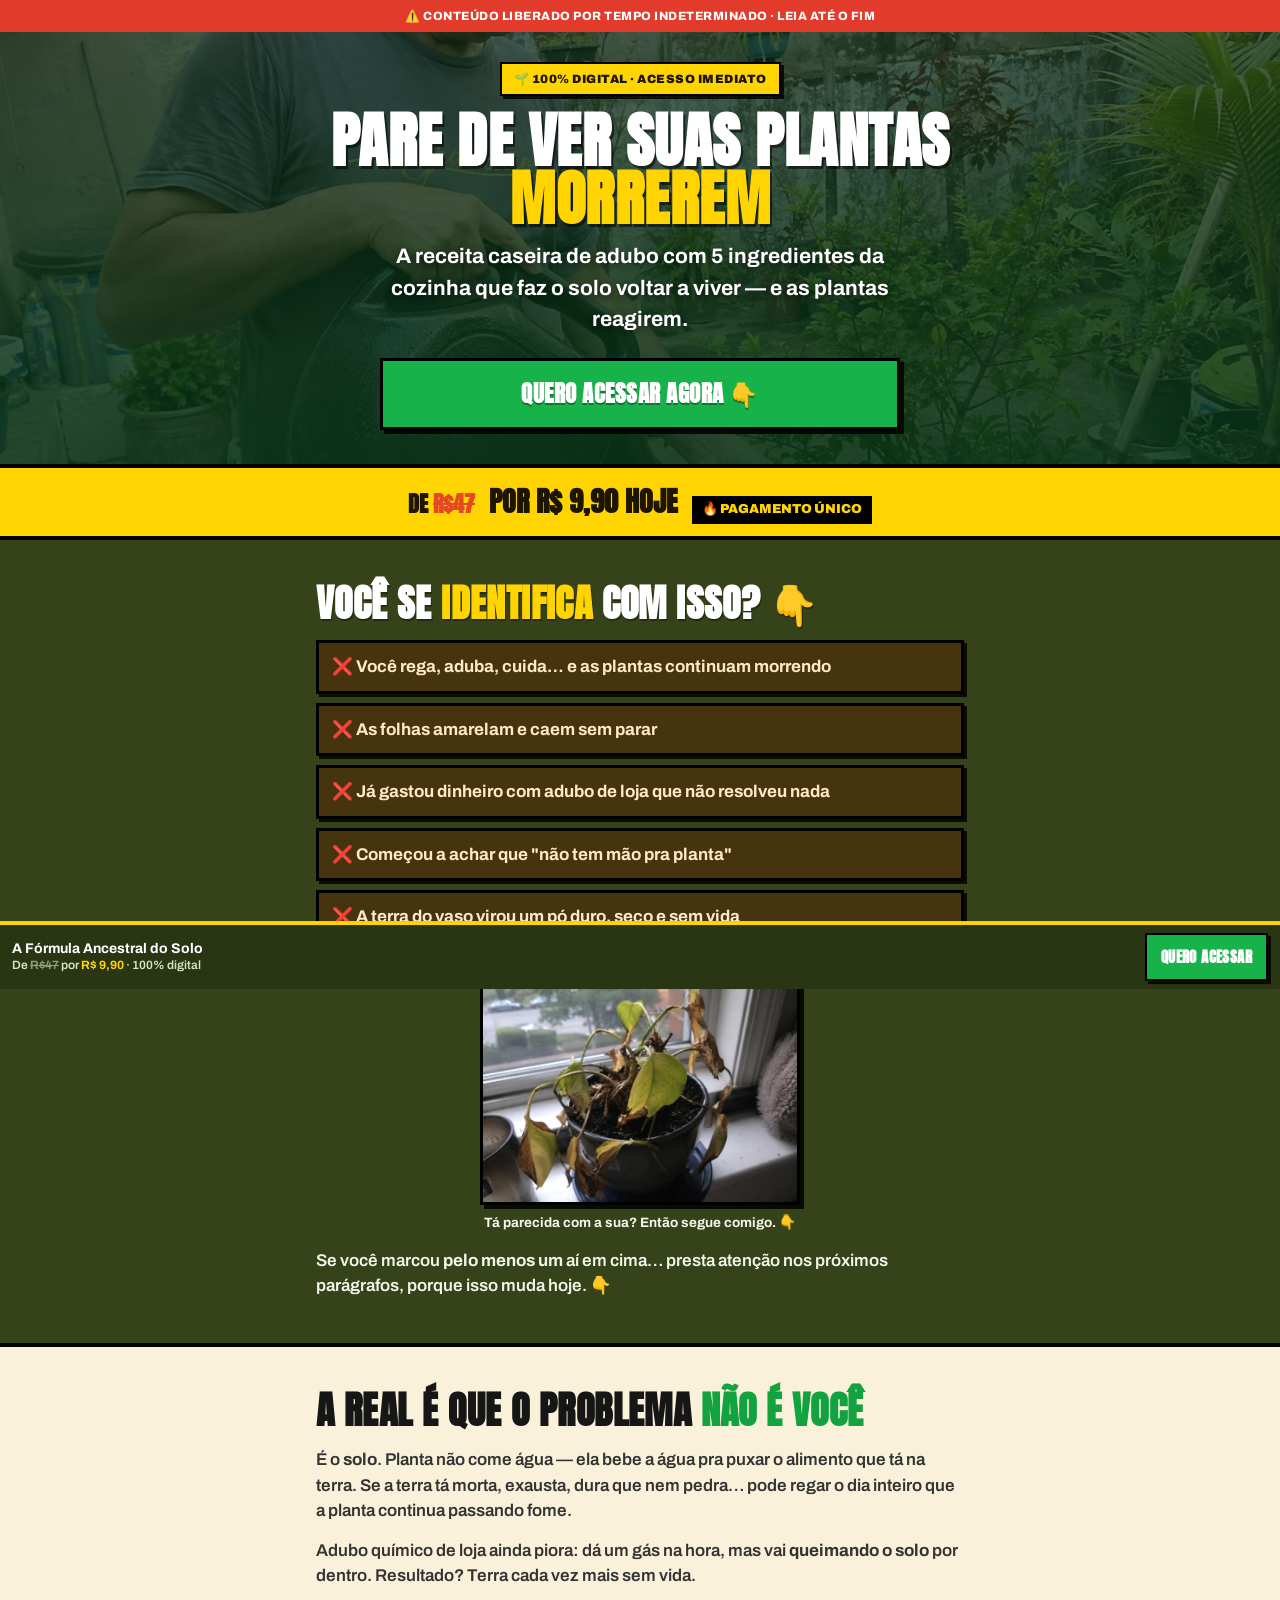
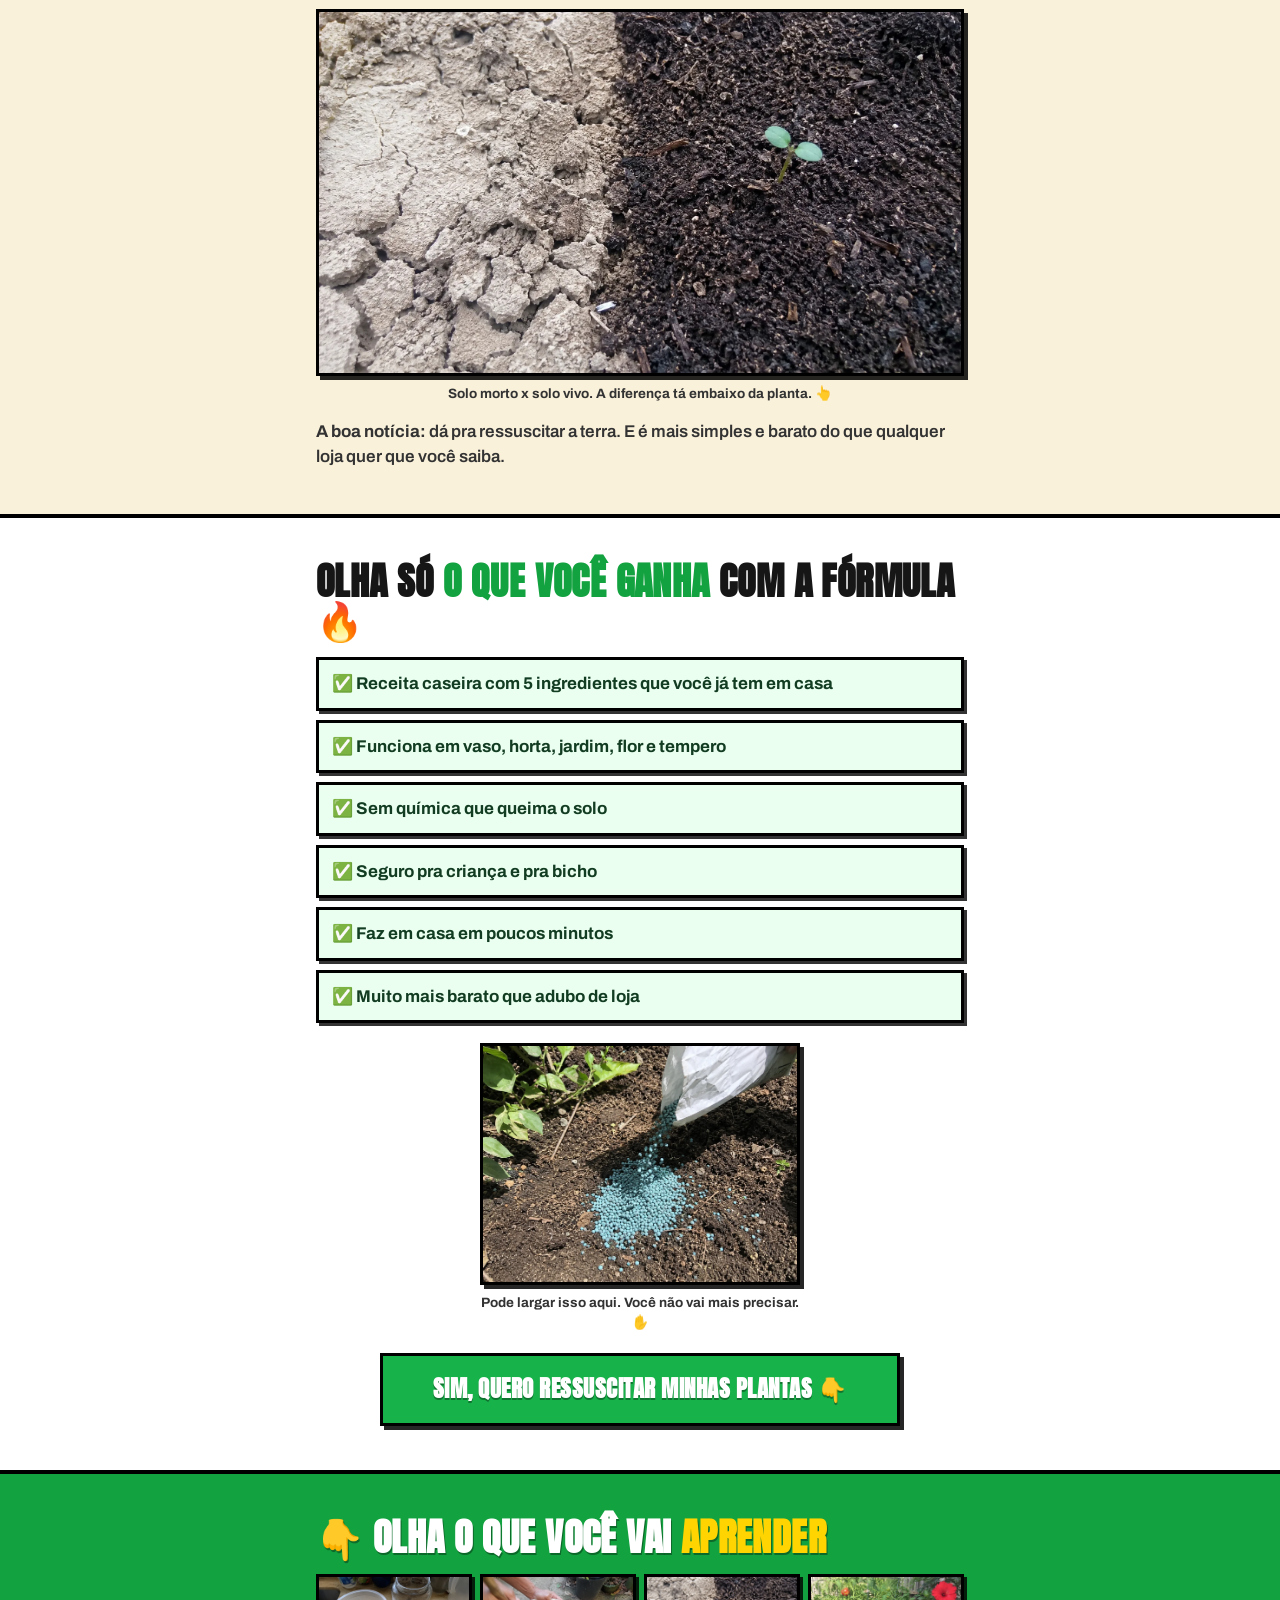
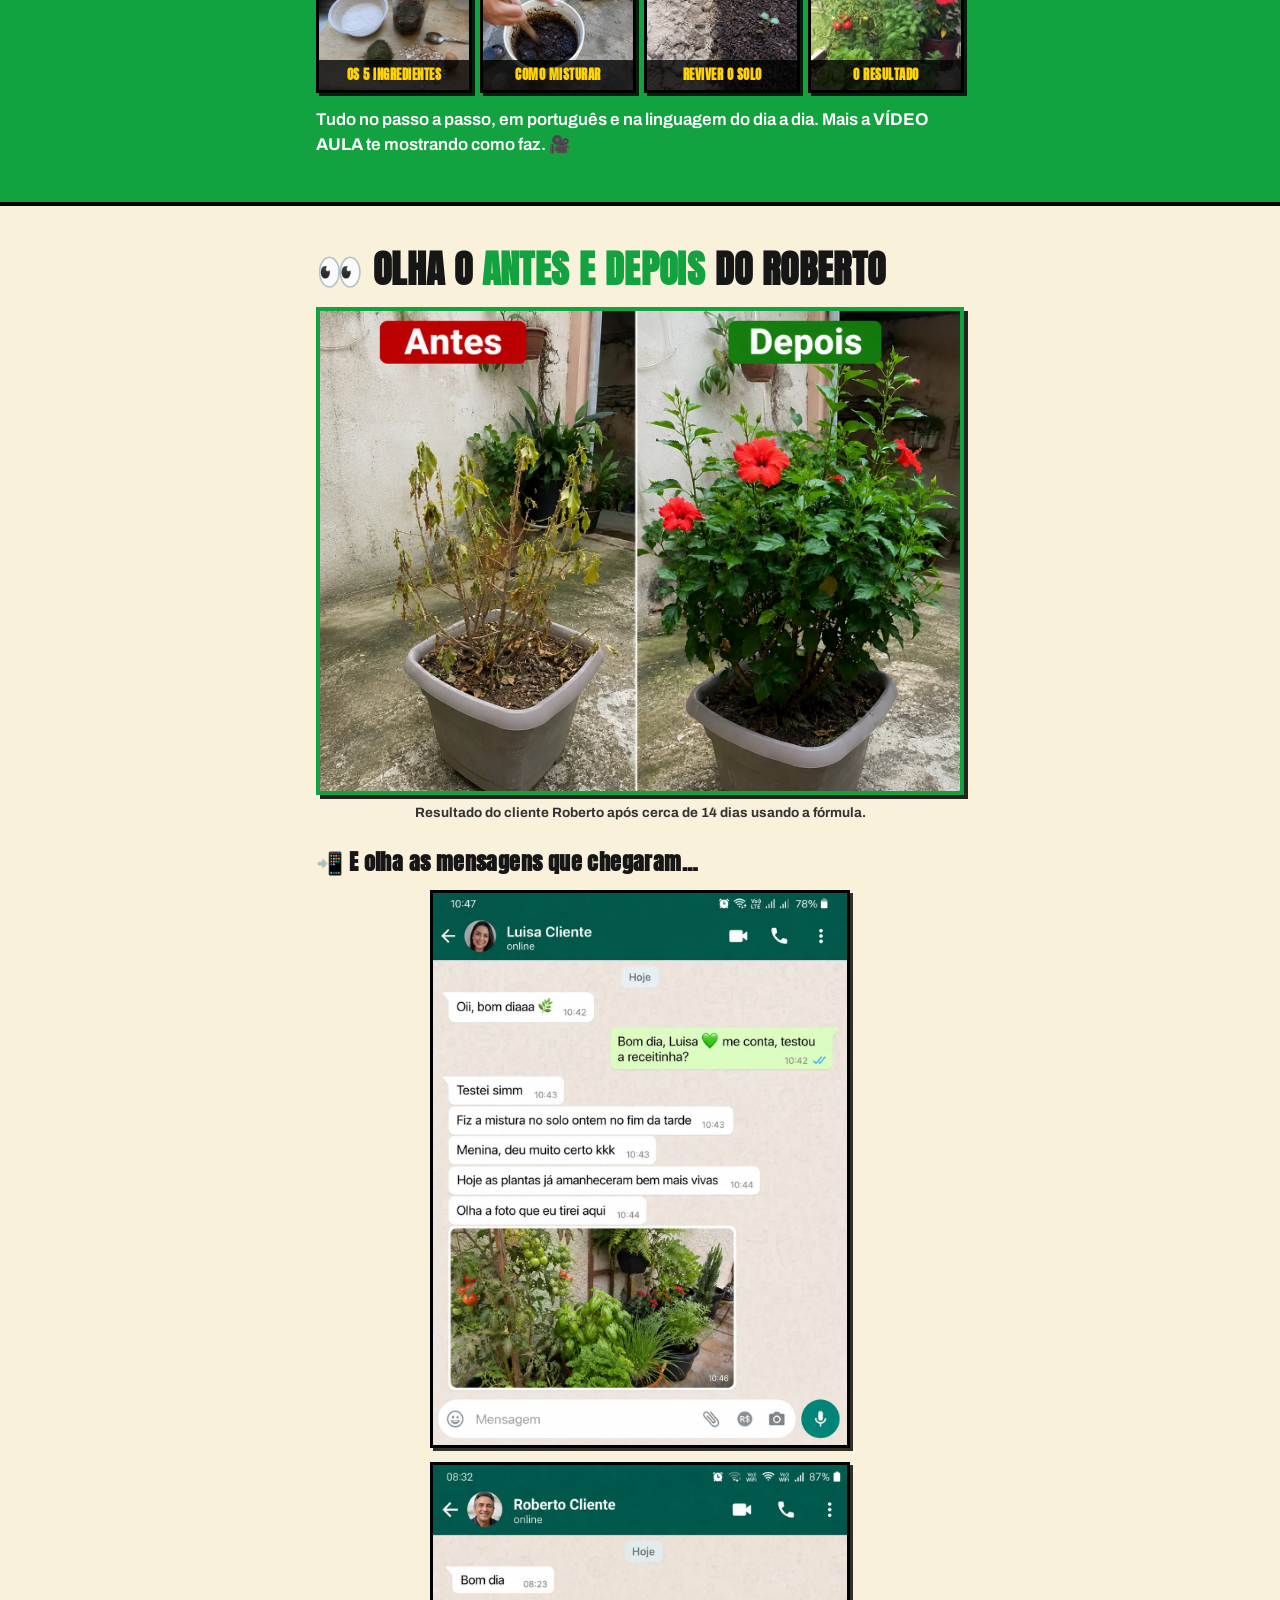
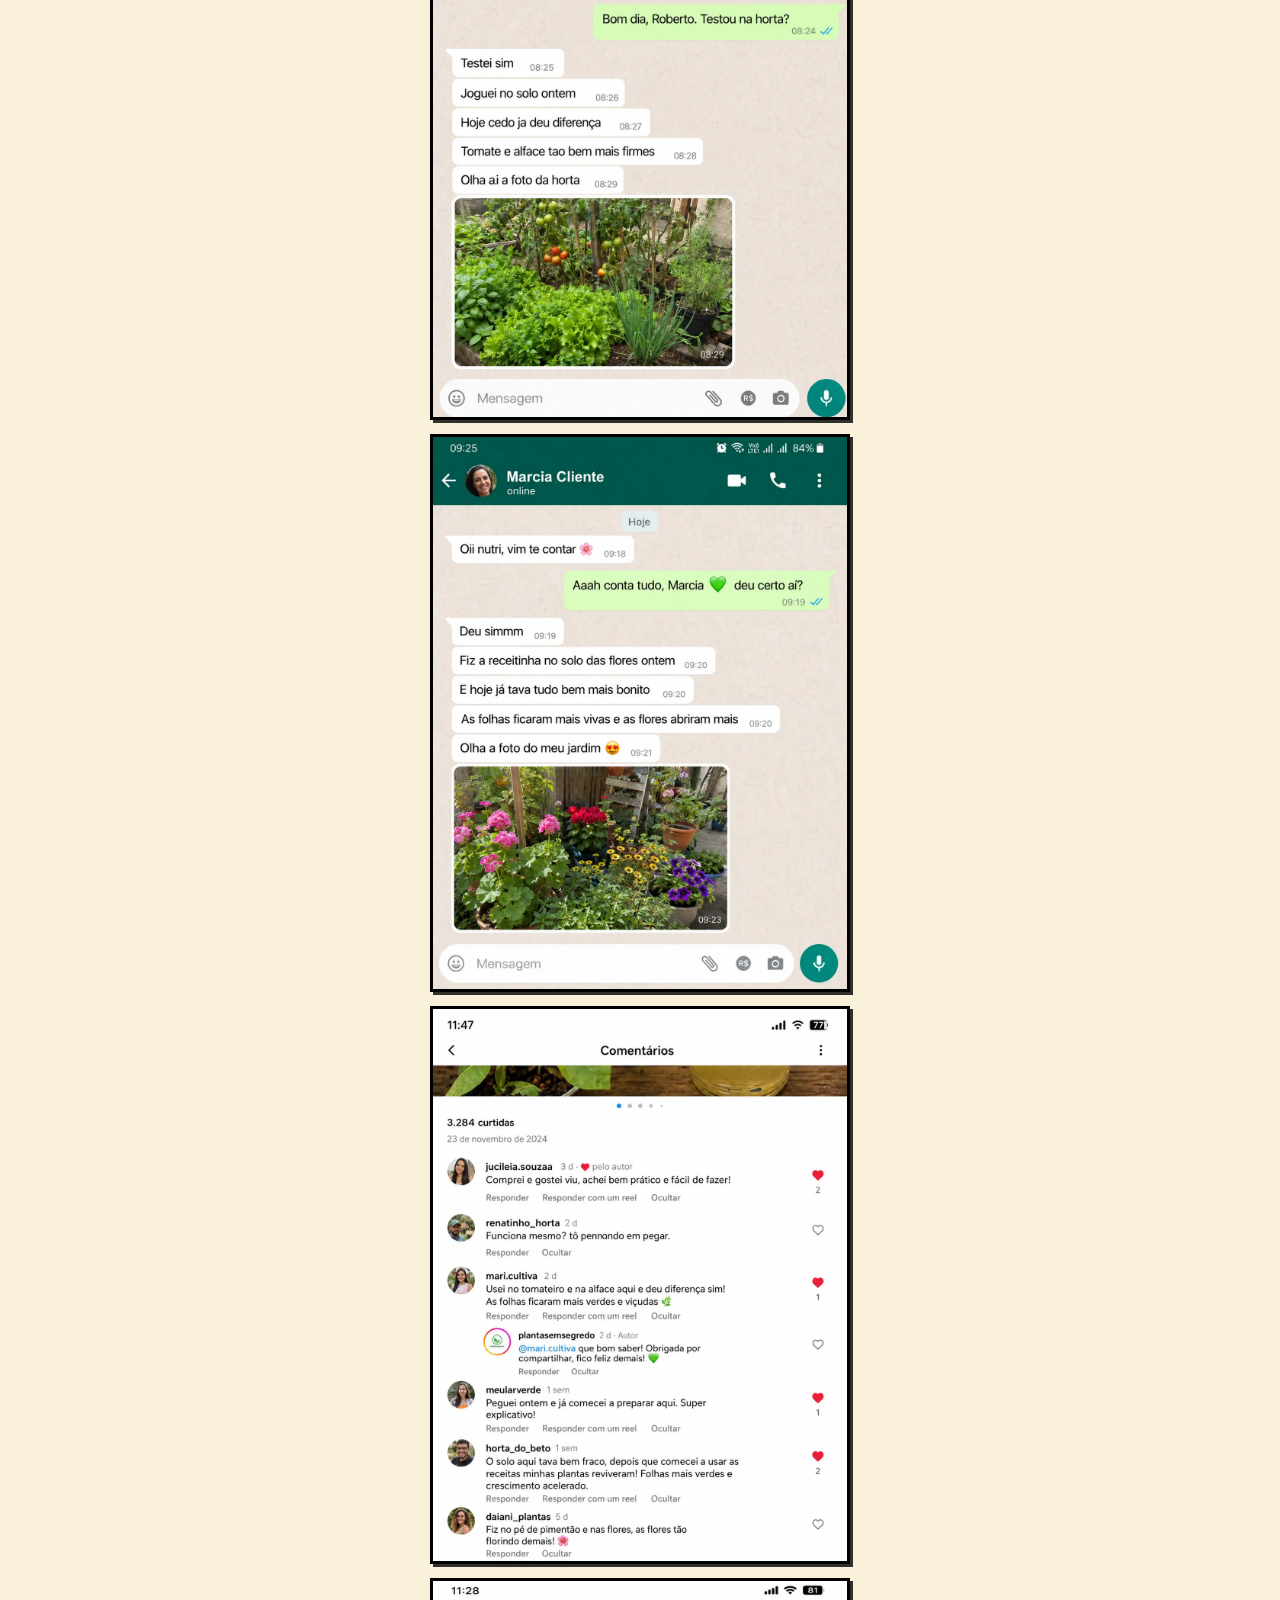
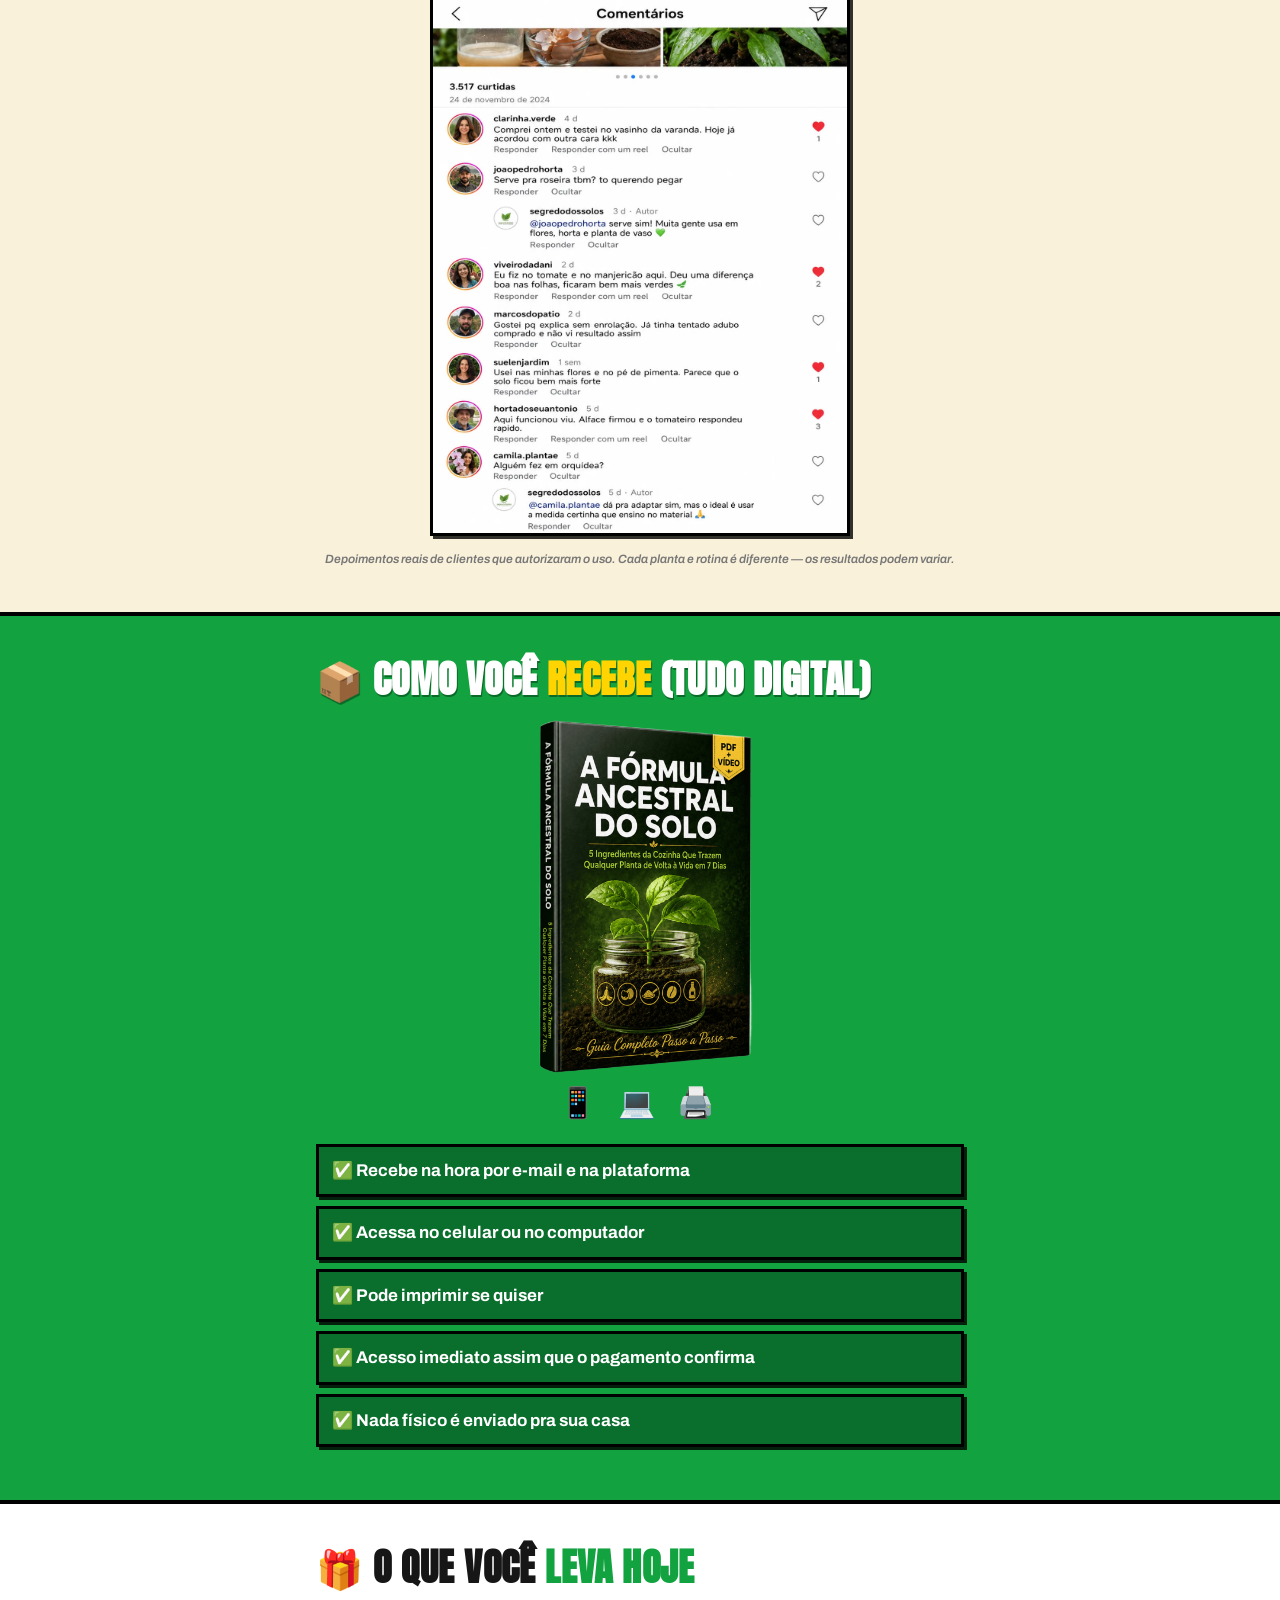
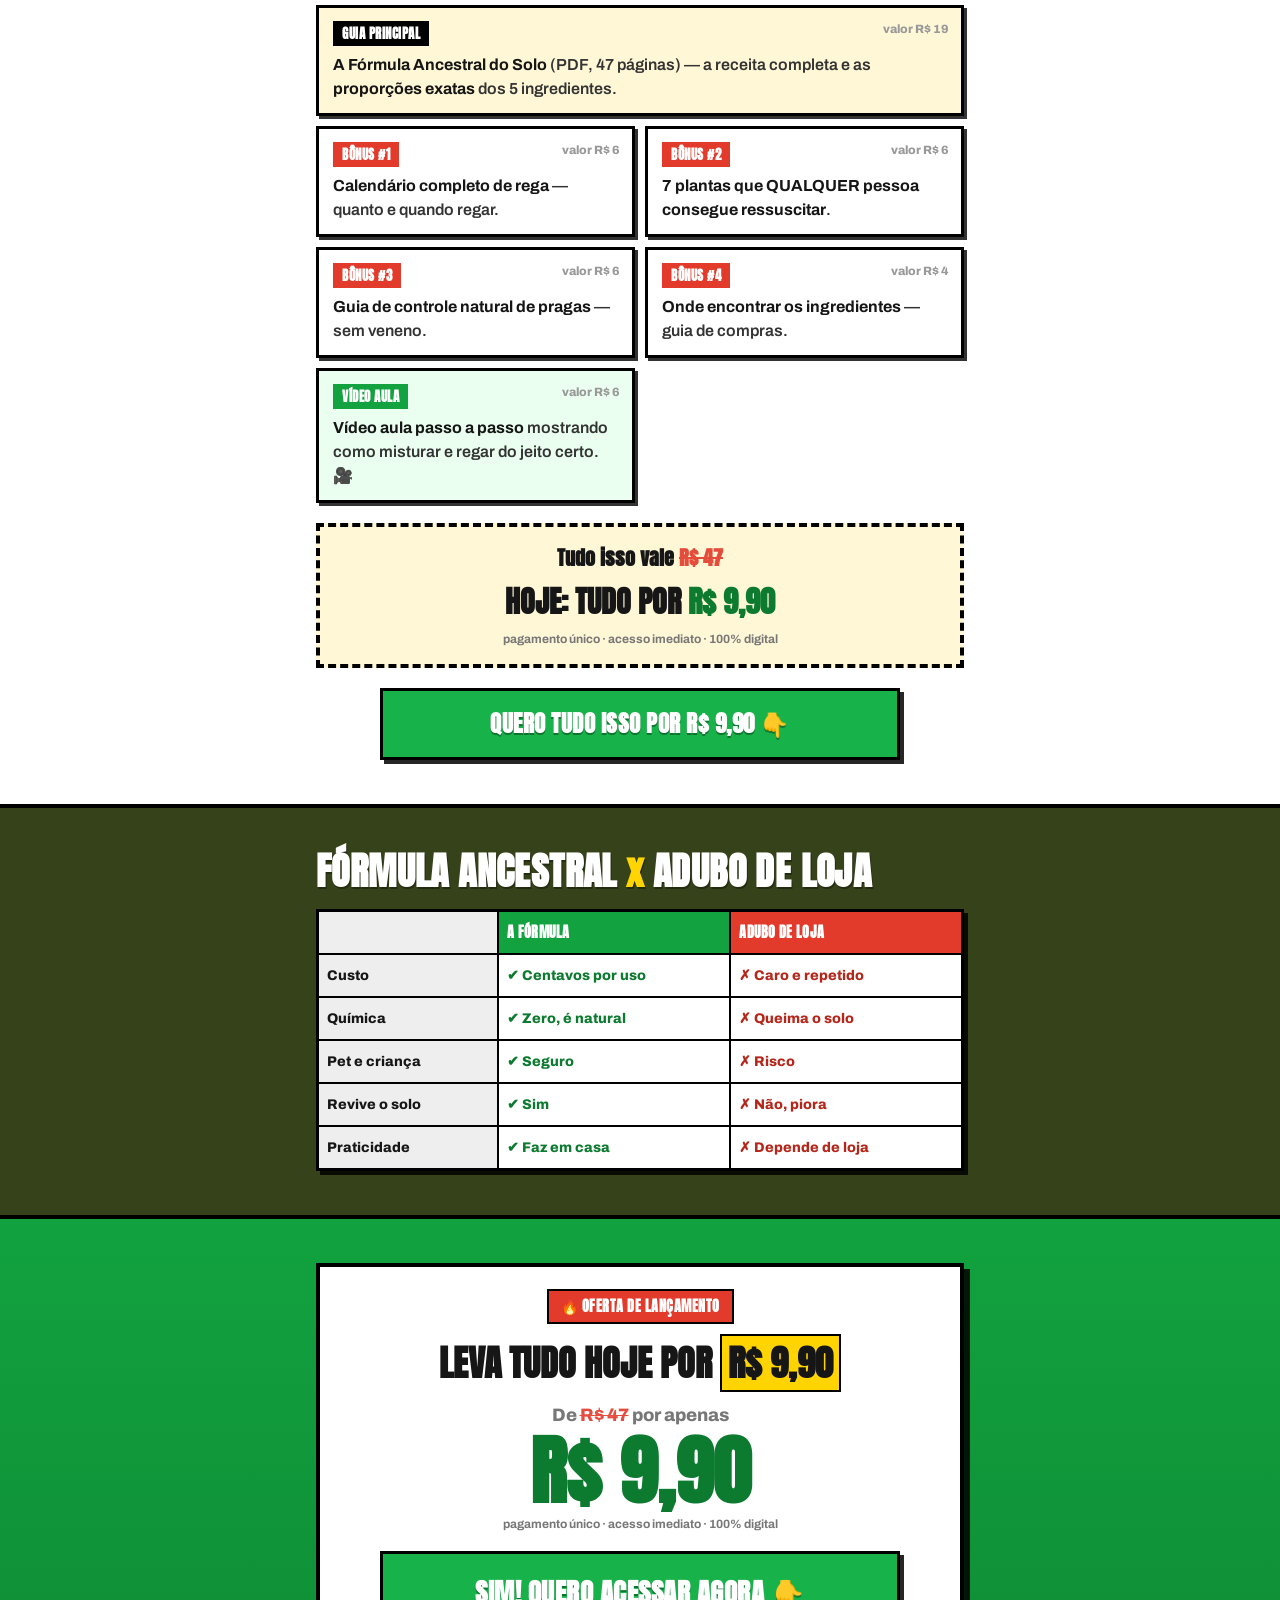
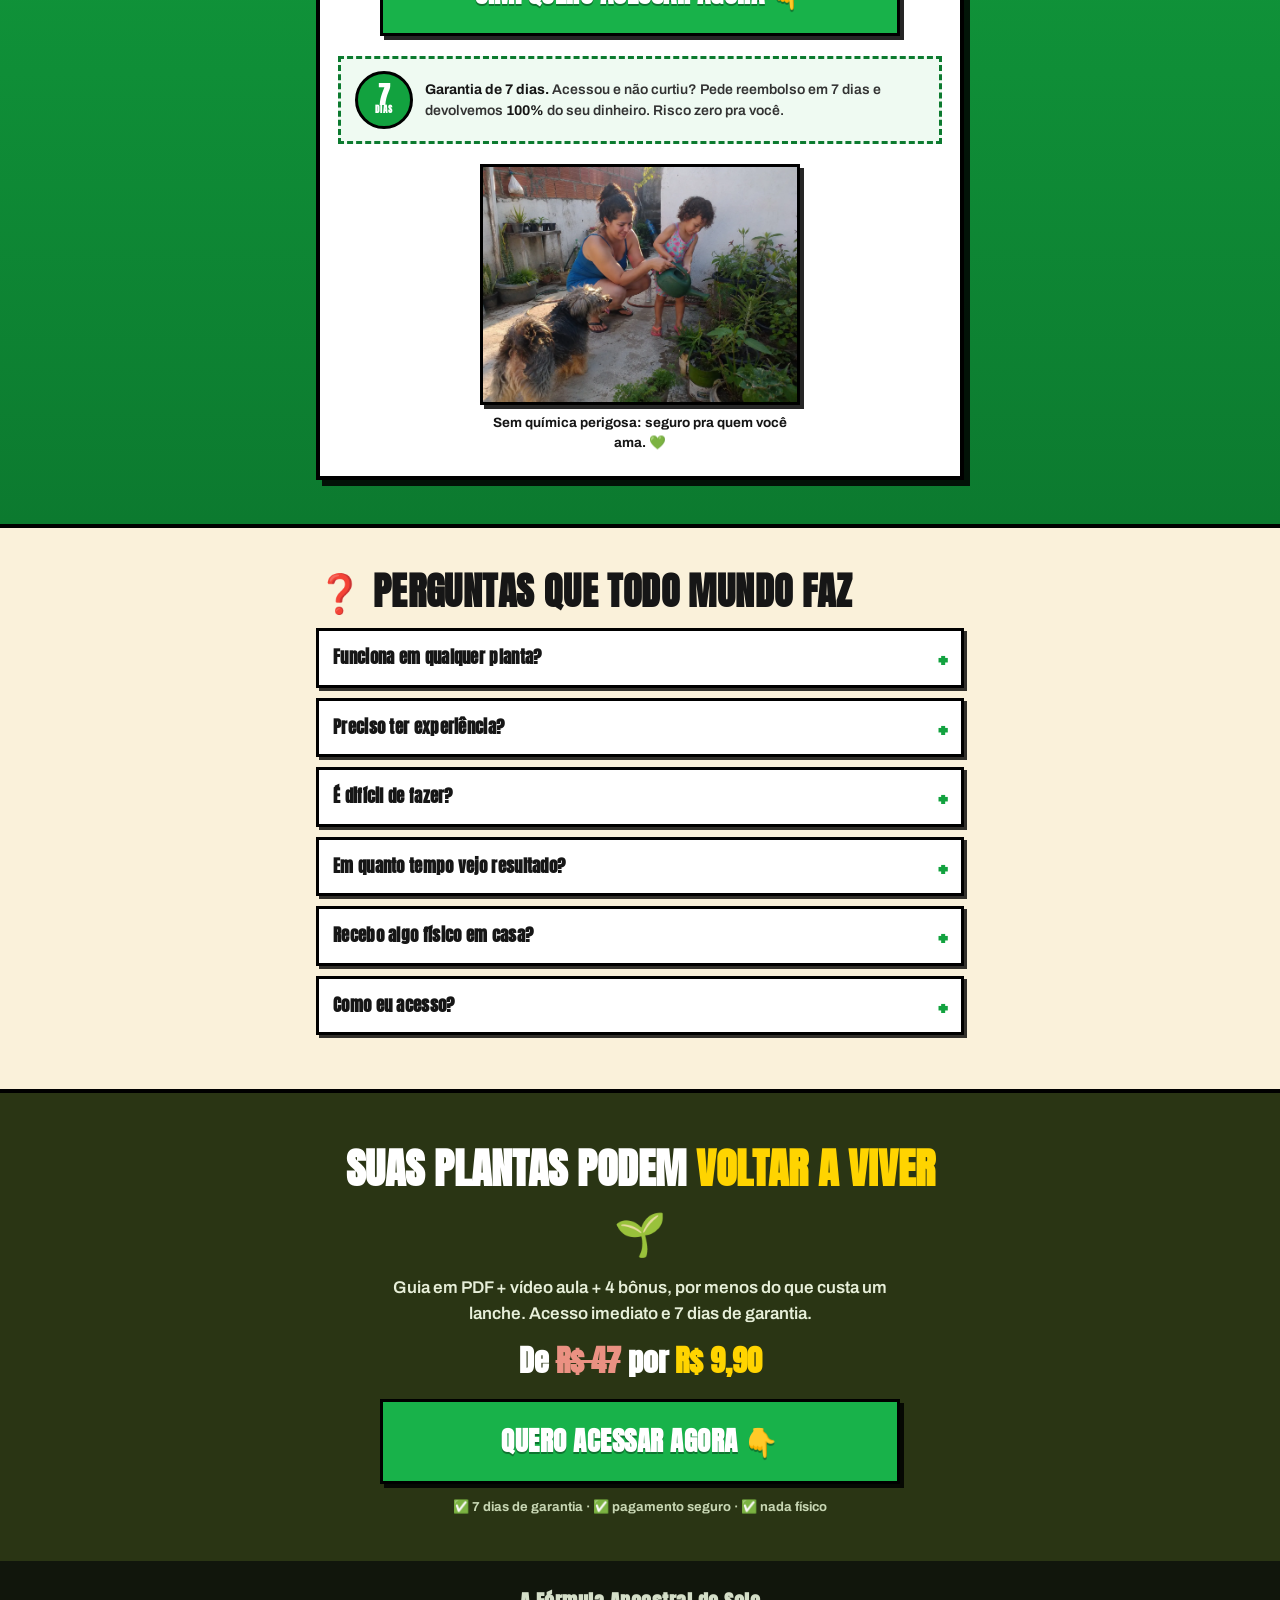
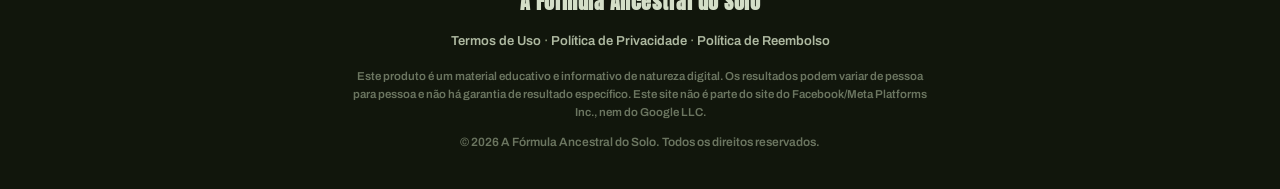
==== 2/index.html @ ae2955c7 "LP 1-4: link unico de checkout + Pixel do Facebook + repasse de UTMs - Cada LP (R$9,90) agora aponta" ====
<!DOCTYPE html>
<html lang="pt-BR">
<head>
  <meta charset="UTF-8">
  <meta name="viewport" content="width=device-width, initial-scale=1.0">
  <title>PARE de ver suas plantas morrerem — A Fórmula Ancestral do Solo (R$ 9,90)</title>
  <meta name="description" content="A receita caseira de adubo com 5 ingredientes da cozinha que faz o solo voltar a viver. Guia digital em PDF + vídeo aula. 100% digital, acesso imediato. De R$47 por R$ 9,90 hoje.">

  <meta property="og:title" content="PARE de ver suas plantas morrerem — A Fórmula Ancestral do Solo">
  <meta property="og:description" content="A receita caseira de adubo com 5 ingredientes da cozinha que faz o solo voltar a viver. 100% digital. De R$47 por R$ 9,90 hoje.">
  <meta property="og:image" content="../images/plants-thriving.webp">
  <meta property="og:type" content="website">
  <meta name="twitter:card" content="summary_large_image">

  <link rel="preconnect" href="https://fonts.googleapis.com">
  <link rel="preconnect" href="https://fonts.gstatic.com" crossorigin>
  <link href="https://fonts.googleapis.com/css2?family=Anton&family=Archivo:wght@600;700;800;900&display=swap" rel="stylesheet">
  <link rel="stylesheet" href="style.css">
  <!-- Meta Pixel Code -->
  <script>
    !function(f,b,e,v,n,t,s)
    {if(f.fbq)return;n=f.fbq=function(){n.callMethod?
    n.callMethod.apply(n,arguments):n.queue.push(arguments)};
    if(!f._fbq)f._fbq=n;n.push=n;n.loaded=!0;n.version='2.0';
    n.queue=[];t=b.createElement(e);t.async=!0;
    t.src=v;s=b.getElementsByTagName(e)[0];
    s.parentNode.insertBefore(t,s)}(window, document,'script',
    'https://connect.facebook.net/en_US/fbevents.js');
    fbq('init', '2196370131762753');
    fbq('track', 'PageView');
  </script>
  <noscript><img height="1" width="1" style="display:none"
    src="https://www.facebook.com/tr?id=2196370131762753&ev=PageView&noscript=1"
  /></noscript>
  <!-- End Meta Pixel Code -->
</head>
<body>

  <!-- Selo topo -->
  <div class="topbar">⚠️ CONTEÚDO LIBERADO POR TEMPO INDETERMINADO &middot; LEIA ATÉ O FIM</div>

  <!-- ====== 1. HERO BANNER ====== -->
  <header class="hero">
    <div class="hero__overlay"></div>
    <div class="hero__inner">
      <span class="hero__badge">🌱 100% DIGITAL &middot; ACESSO IMEDIATO</span>
      <h1 class="hero__title">PARE DE VER SUAS PLANTAS <span class="txt-yellow">MORREREM</span></h1>
      <p class="hero__sub">A receita caseira de adubo com <b>5 ingredientes da cozinha</b> que faz o solo voltar a viver — e as plantas reagirem.</p>
      <a href="https://pay.hotmart.com/N106351965H?off=jktg8pqb&checkoutMode=10" class="btn btn--hero">QUERO ACESSAR AGORA 👇</a>
    </div>
  </header>

  <!-- Faixa de preço -->
  <div class="pricebar">
    <span class="pricebar__old">DE <s>R$47</s></span>
    <span class="pricebar__new">POR R$ 9,90 HOJE</span>
    <span class="pricebar__tag">🔥 PAGAMENTO ÚNICO</span>
  </div>

  <!-- ====== 2. CTA STICKY ====== -->
  <div class="sticky" id="stickyCta" aria-hidden="true">
    <div class="sticky__txt">
      <strong>A Fórmula Ancestral do Solo</strong>
      <span>De <s>R$47</s> por <b>R$ 9,90</b> &middot; 100% digital</span>
    </div>
    <a href="https://pay.hotmart.com/N106351965H?off=jktg8pqb&checkoutMode=10" class="sticky__btn">QUERO ACESSAR</a>
  </div>

  <main>

    <!-- ====== 3. PRA QUEM É / VOCÊ SE IDENTIFICA ====== -->
    <section class="blk blk--olive">
      <div class="wrap">
        <h2 class="blk__h">VOCÊ SE <span class="txt-yellow">IDENTIFICA</span> COM ISSO? 👇</h2>
        <ul class="checklist checklist--bad">
          <li>❌ Você rega, aduba, cuida… e as plantas <b>continuam morrendo</b></li>
          <li>❌ As folhas <b>amarelam e caem</b> sem parar</li>
          <li>❌ Já gastou dinheiro com <b>adubo de loja</b> que não resolveu nada</li>
          <li>❌ Começou a achar que <b>"não tem mão pra planta"</b></li>
          <li>❌ A terra do vaso virou um <b>pó duro, seco e sem vida</b></li>
        </ul>
        <figure class="hardfig hardfig--small">
          <img src="../images/problem-dying-plant.webp" alt="Planta com folhas amareladas e murchas" loading="lazy" decoding="async">
          <figcaption>Tá parecida com a sua? Então segue comigo. 👇</figcaption>
        </figure>
        <p class="blk__p">Se você marcou <b>pelo menos um</b> aí em cima… presta atenção nos próximos parágrafos, porque isso muda hoje. 👇</p>
      </div>
    </section>

    <!-- ====== 4. O PROBLEMA NÃO É VOCÊ ====== -->
    <section class="blk blk--cream">
      <div class="wrap">
        <h2 class="blk__h blk__h--dark">A REAL É QUE O PROBLEMA <span class="txt-green">NÃO É VOCÊ</span></h2>
        <p class="blk__p blk__p--dark">É o <b>solo</b>. Planta não come água — ela bebe a água pra puxar o alimento que tá na terra. Se a terra tá morta, exausta, dura que nem pedra… pode regar o dia inteiro que a planta continua passando fome.</p>
        <p class="blk__p blk__p--dark">Adubo químico de loja ainda piora: dá um gás na hora, mas vai <b>queimando o solo</b> por dentro. Resultado? Terra cada vez mais sem vida.</p>
        <figure class="hardfig">
          <img src="../images/soil-dead-vs-rich.webp" alt="Comparação entre solo morto e seco e solo vivo e escuro" loading="lazy" decoding="async">
          <figcaption>Solo morto x solo vivo. A diferença tá embaixo da planta. 👆</figcaption>
        </figure>
        <p class="blk__p blk__p--dark"><b>A boa notícia:</b> dá pra ressuscitar a terra. E é mais simples e barato do que qualquer loja quer que você saiba.</p>
      </div>
    </section>

    <!-- ====== 5. VEJA AS VANTAGENS ====== -->
    <section class="blk blk--white">
      <div class="wrap">
        <h2 class="blk__h blk__h--dark">OLHA SÓ <span class="txt-green">O QUE VOCÊ GANHA</span> COM A FÓRMULA 🔥</h2>
        <ul class="checklist checklist--good">
          <li>✅ Receita caseira com <b>5 ingredientes</b> que você já tem em casa</li>
          <li>✅ Funciona em <b>vaso, horta, jardim, flor e tempero</b></li>
          <li>✅ <b>Sem química</b> que queima o solo</li>
          <li>✅ <b>Seguro</b> pra criança e pra bicho</li>
          <li>✅ Faz em casa em <b>poucos minutos</b></li>
          <li>✅ <b>Muito mais barato</b> que adubo de loja</li>
        </ul>
        <figure class="hardfig hardfig--small">
          <img src="../images/chemical-fertilizer.webp" alt="Adubo químico industrializado de loja" loading="lazy" decoding="async">
          <figcaption>Pode largar isso aqui. Você não vai mais precisar. ✋</figcaption>
        </figure>
        <a href="https://pay.hotmart.com/N106351965H?off=jktg8pqb&checkoutMode=10" class="btn btn--block">SIM, QUERO RESSUSCITAR MINHAS PLANTAS 👇</a>
      </div>
    </section>

    <!-- ====== 6. O QUE VOCÊ VAI APRENDER (grade densa) ====== -->
    <section class="blk blk--green">
      <div class="wrap">
        <h2 class="blk__h">👇 OLHA O QUE VOCÊ VAI <span class="txt-yellow">APRENDER</span></h2>
        <div class="grid">
          <figure class="grid__item">
            <img src="../images/ingredients-counter.webp" alt="Ingredientes de cozinha na bancada" loading="lazy" decoding="async">
            <figcaption>OS 5 INGREDIENTES</figcaption>
          </figure>
          <figure class="grid__item">
            <img src="../images/mixing-fertilizer.webp" alt="Mistura do adubo sendo preparada" loading="lazy" decoding="async">
            <figcaption>COMO MISTURAR</figcaption>
          </figure>
          <figure class="grid__item">
            <img src="../images/soil-dead-vs-rich.webp" alt="Solo morto comparado a solo vivo" loading="lazy" decoding="async">
            <figcaption>REVIVER O SOLO</figcaption>
          </figure>
          <figure class="grid__item">
            <img src="../images/plants-thriving.webp" alt="Plantas saudáveis e cheias de vida" loading="lazy" decoding="async">
            <figcaption>O RESULTADO</figcaption>
          </figure>
        </div>
        <p class="blk__p">Tudo no passo a passo, em português e na linguagem do dia a dia. Mais a <b>VÍDEO AULA</b> te mostrando como faz. 🎥</p>
      </div>
    </section>

    <!-- ====== 7. PROVA REAL ====== -->
    <section class="blk blk--cream">
      <div class="wrap">
        <h2 class="blk__h blk__h--dark">👀 OLHA O <span class="txt-green">ANTES E DEPOIS</span> DO ROBERTO</h2>
        <figure class="proof-ba">
          <img src="../images/antes-e-depois.webp" alt="Antes e depois das plantas do cliente Roberto" loading="lazy" decoding="async">
          <figcaption>Resultado do cliente Roberto após cerca de 14 dias usando a fórmula.</figcaption>
        </figure>

        <h3 class="proof-h3">📲 E olha as mensagens que chegaram…</h3>
        <div class="proof-prints">
          <img src="../images/print-wpp-luisa.webp" alt="Print de WhatsApp da cliente Luísa" loading="lazy" decoding="async">
          <img src="../images/print-wpp-roberto.webp" alt="Print de WhatsApp do cliente Roberto" loading="lazy" decoding="async">
          <img src="../images/print-wpp-marcia.webp" alt="Print de WhatsApp da cliente Márcia" loading="lazy" decoding="async">
          <img src="../images/print-instagram-1.webp" alt="Comentário de cliente no Instagram" loading="lazy" decoding="async">
          <img src="../images/print-instagram-2.webp" alt="Comentário de cliente no Instagram" loading="lazy" decoding="async">
        </div>
        <p class="microaviso">Depoimentos reais de clientes que autorizaram o uso. Cada planta e rotina é diferente — os resultados podem variar.</p>
      </div>
    </section>

    <!-- ====== 8. COMO VOCÊ RECEBE ====== -->
    <section class="blk blk--green">
      <div class="wrap">
        <h2 class="blk__h">📦 COMO VOCÊ <span class="txt-yellow">RECEBE</span> (TUDO DIGITAL)</h2>
        <figure class="devicefig">
          <img src="../images/product-mockup-main.png" alt="Mockup do guia digital A Fórmula Ancestral do Solo" loading="lazy" decoding="async">
          <span class="devicefig__icons">📱 💻 🖨️</span>
        </figure>
        <ul class="checklist checklist--good checklist--onGreen">
          <li>✅ Recebe na hora por <b>e-mail</b> e na <b>plataforma</b></li>
          <li>✅ Acessa no <b>celular ou no computador</b></li>
          <li>✅ Pode <b>imprimir</b> se quiser</li>
          <li>✅ <b>Acesso imediato</b> assim que o pagamento confirma</li>
          <li>✅ <b>Nada físico</b> é enviado pra sua casa</li>
        </ul>
      </div>
    </section>

    <!-- ====== 9. O QUE VOCÊ LEVA HOJE ====== -->
    <section class="blk blk--white">
      <div class="wrap">
        <h2 class="blk__h blk__h--dark">🎁 O QUE VOCÊ <span class="txt-green">LEVA HOJE</span></h2>

        <div class="deliver">
          <div class="deliver__card deliver__card--main">
            <span class="deliver__tag">GUIA PRINCIPAL</span>
            <p><b>A Fórmula Ancestral do Solo</b> (PDF, 47 páginas) — a receita completa e as <b>proporções exatas</b> dos 5 ingredientes.</p>
            <span class="deliver__val">valor R$ 19</span>
          </div>
          <div class="deliver__card">
            <span class="deliver__tag deliver__tag--bonus">BÔNUS #1</span>
            <p><b>Calendário completo de rega</b> — quanto e quando regar.</p>
            <span class="deliver__val">valor R$ 6</span>
          </div>
          <div class="deliver__card">
            <span class="deliver__tag deliver__tag--bonus">BÔNUS #2</span>
            <p><b>7 plantas que QUALQUER pessoa consegue ressuscitar</b>.</p>
            <span class="deliver__val">valor R$ 6</span>
          </div>
          <div class="deliver__card">
            <span class="deliver__tag deliver__tag--bonus">BÔNUS #3</span>
            <p><b>Guia de controle natural de pragas</b> — sem veneno.</p>
            <span class="deliver__val">valor R$ 6</span>
          </div>
          <div class="deliver__card">
            <span class="deliver__tag deliver__tag--bonus">BÔNUS #4</span>
            <p><b>Onde encontrar os ingredientes</b> — guia de compras.</p>
            <span class="deliver__val">valor R$ 4</span>
          </div>
          <div class="deliver__card deliver__card--video">
            <span class="deliver__tag deliver__tag--video">VÍDEO AULA</span>
            <p><b>Vídeo aula passo a passo</b> mostrando como misturar e regar do jeito certo. 🎥</p>
            <span class="deliver__val">valor R$ 6</span>
          </div>
        </div>

        <div class="anchor">
          <p class="anchor__line">Tudo isso vale <s>R$ 47</s></p>
          <p class="anchor__today">HOJE: TUDO POR <span class="anchor__price">R$ 9,90</span></p>
          <p class="anchor__note">pagamento único &middot; acesso imediato &middot; 100% digital</p>
        </div>
        <a href="https://pay.hotmart.com/N106351965H?off=jktg8pqb&checkoutMode=10" class="btn btn--block">QUERO TUDO ISSO POR R$ 9,90 👇</a>
      </div>
    </section>

    <!-- ====== 10. TABELA COMPARATIVA ====== -->
    <section class="blk blk--olive">
      <div class="wrap">
        <h2 class="blk__h">FÓRMULA ANCESTRAL <span class="txt-yellow">x</span> ADUBO DE LOJA</h2>
        <table class="vs">
          <thead>
            <tr><th>&nbsp;</th><th class="vs__win">A FÓRMULA</th><th class="vs__lose">ADUBO DE LOJA</th></tr>
          </thead>
          <tbody>
            <tr><td>Custo</td><td class="yes">Centavos por uso</td><td class="no">Caro e repetido</td></tr>
            <tr><td>Química</td><td class="yes">Zero, é natural</td><td class="no">Queima o solo</td></tr>
            <tr><td>Pet e criança</td><td class="yes">Seguro</td><td class="no">Risco</td></tr>
            <tr><td>Revive o solo</td><td class="yes">Sim</td><td class="no">Não, piora</td></tr>
            <tr><td>Praticidade</td><td class="yes">Faz em casa</td><td class="no">Depende de loja</td></tr>
          </tbody>
        </table>
      </div>
    </section>

    <!-- ====== 11. OFERTA FINAL ====== -->
    <section class="blk blk--green blk--offer">
      <div class="wrap">
        <div class="offerbox">
          <span class="offerbox__eyebrow">🔥 OFERTA DE LANÇAMENTO</span>
          <h2 class="offerbox__h">LEVA TUDO HOJE POR <span class="txt-yellow">R$ 9,90</span></h2>
          <p class="offerbox__from">De <s>R$ 47</s> por apenas</p>
          <p class="offerbox__price">R$ 9,90</p>
          <p class="offerbox__note">pagamento único &middot; acesso imediato &middot; 100% digital</p>
          <a href="https://pay.hotmart.com/N106351965H?off=jktg8pqb&checkoutMode=10" class="btn btn--giant">SIM! QUERO ACESSAR AGORA 👇</a>

          <div class="guarantee">
            <div class="guarantee__seal">7<small>DIAS</small></div>
            <p><b>Garantia de 7 dias.</b> Acessou e não curtiu? Pede reembolso em 7 dias e devolvemos <b>100%</b> do seu dinheiro. Risco zero pra você.</p>
          </div>

          <figure class="hardfig hardfig--small">
            <img src="../images/family-pet-safe.webp" alt="Família com criança e pet perto das plantas, em segurança" loading="lazy" decoding="async">
            <figcaption>Sem química perigosa: seguro pra quem você ama. 💚</figcaption>
          </figure>
        </div>
      </div>
    </section>

    <!-- ====== 12. FAQ ====== -->
    <section class="blk blk--cream">
      <div class="wrap">
        <h2 class="blk__h blk__h--dark">❓ PERGUNTAS QUE TODO MUNDO FAZ</h2>
        <div class="faq">
          <details><summary>Funciona em qualquer planta?</summary><div><p>A fórmula age no solo, que é a base de quase toda planta de vaso ou horta — das suculentas e samambaias às hortaliças (alface, cebolinha, salsinha) e flores como rosa, girassol e orquídea. Cada planta tem seu tempo, mas todas se dão bem com solo vivo.</p></div></details>
          <details><summary>Preciso ter experiência?</summary><div><p>Não. Foi feito pra quem acha que tem "mão preta". É passo a passo e ainda tem a vídeo aula mostrando tudo na prática.</p></div></details>
          <details><summary>É difícil de fazer?</summary><div><p>Nada. São 5 ingredientes de cozinha e poucos minutos. Se você faz uma vitamina no liquidificador, faz a fórmula.</p></div></details>
          <details><summary>Em quanto tempo vejo resultado?</summary><div><p>Varia de planta pra planta. Na média que os clientes relatam, as plantas costumam começar a se revigorar <b>a partir de cerca de 14 dias</b>. Não é promessa cravada pra toda planta — é a tendência quando o solo volta a ficar vivo.</p></div></details>
          <details><summary>Recebo algo físico em casa?</summary><div><p>Não. É <b>100% digital</b>. Você recebe o guia em PDF + a vídeo aula e prepara o adubo você mesmo, em casa.</p></div></details>
          <details><summary>Como eu acesso?</summary><div><p>Assim que o pagamento confirma, o acesso libera <b>na hora</b>. Chega no seu e-mail e fica na plataforma, pra abrir no celular ou no PC quando quiser.</p></div></details>
        </div>
      </div>
    </section>

    <!-- ====== 13. CTA FINAL ====== -->
    <section class="blk blk--finalcta">
      <div class="wrap">
        <h2 class="finalcta__h">SUAS PLANTAS PODEM <span class="txt-yellow">VOLTAR A VIVER</span> 🌱</h2>
        <p class="finalcta__p">Guia em PDF + vídeo aula + 4 bônus, por menos do que custa um lanche. Acesso imediato e 7 dias de garantia.</p>
        <p class="finalcta__price">De <s>R$ 47</s> por <b>R$ 9,90</b></p>
        <a href="https://pay.hotmart.com/N106351965H?off=jktg8pqb&checkoutMode=10" class="btn btn--giant">QUERO ACESSAR AGORA 👇</a>
        <p class="finalcta__reassure">✅ 7 dias de garantia &middot; ✅ pagamento seguro &middot; ✅ nada físico</p>
      </div>
    </section>
  </main>

  <!-- ====== RODAPÉ ====== -->
  <footer class="foot">
    <p class="foot__brand">A Fórmula Ancestral do Solo</p>
    <nav class="foot__links">
      <a href="#">Termos de Uso</a> &middot;
      <a href="#">Política de Privacidade</a> &middot;
      <a href="#">Política de Reembolso</a>
    </nav>
    <p class="foot__disc">Este produto é um material educativo e informativo de natureza digital. Os resultados podem variar de pessoa para pessoa e não há garantia de resultado específico. Este site não é parte do site do Facebook/Meta Platforms Inc., nem do Google LLC.</p>
    <p class="foot__copy">&copy; 2026 A Fórmula Ancestral do Solo. Todos os direitos reservados.</p>
  </footer>

  <script src="script.js"></script>
</body>
</html>
---- 2/style.css ----
/* =========================================================
   A Fórmula Ancestral do Solo — LP 2 (vendedora longa)
   Estética crua/popular de afiliado: cores saturadas, caixa
   alta, bordas duras, sombras chapadas, alta densidade.
   ========================================================= */

:root {
  --green: #12a23f;
  --green-d: #0c7a2f;
  --green-cta: #18b24a;
  --green-cta-d: #0f8235;
  --olive: #36431a;
  --olive-d: #2a3514;
  --coral: #e23a2b;
  --yellow: #ffd400;
  --yellow-d: #e6bf00;
  --ink: #161616;
  --ink-2: #333;
  --cream: #faf1da;
  --white: #ffffff;
  --line: #111;

  --maxw: 680px;
  --display: 'Anton', 'Arial Narrow', Arial, sans-serif;
  --body: 'Archivo', -apple-system, BlinkMacSystemFont, 'Segoe UI', Arial, sans-serif;
  --hard: 4px 4px 0 rgba(0,0,0,.85);
  --hard-sm: 3px 3px 0 rgba(0,0,0,.8);
}

* { box-sizing: border-box; }
html { -webkit-text-size-adjust: 100%; scroll-behavior: smooth; }
body {
  margin: 0;
  font-family: var(--body);
  background: var(--cream);
  color: var(--ink);
  font-size: 17px;
  line-height: 1.5;
  font-weight: 600;
  overflow-x: hidden;
}
img { max-width: 100%; height: auto; display: block; }
s { opacity: .9; }

.wrap { width: 100%; max-width: var(--maxw); margin: 0 auto; padding: 0 16px; }

/* ---------- Topbar ---------- */
.topbar {
  background: var(--coral);
  color: #fff;
  text-align: center;
  font-family: var(--body);
  font-weight: 800;
  font-size: 12px;
  letter-spacing: .5px;
  padding: 7px 10px;
}

/* ---------- HERO ---------- */
.hero {
  position: relative;
  background: #24340f url('../images/hero-gardener.webp') center/cover no-repeat;
  text-align: center;
  isolation: isolate;
}
.hero__overlay {
  position: absolute; inset: 0;
  background: linear-gradient(180deg, rgba(12,40,18,.72), rgba(8,50,22,.88));
  z-index: -1;
}
.hero__inner { padding: 30px 18px 34px; color: #fff; max-width: var(--maxw); margin: 0 auto; }
.hero__badge {
  display: inline-block;
  background: var(--yellow);
  color: #1d1500;
  font-weight: 900;
  font-size: 12px;
  letter-spacing: .5px;
  padding: 6px 12px;
  border: 2px solid #000;
  box-shadow: var(--hard-sm);
  margin-bottom: 16px;
}
.hero__title {
  font-family: var(--display);
  font-size: clamp(34px, 10vw, 60px);
  line-height: .96;
  margin: 0 0 14px;
  text-shadow: 2px 3px 0 rgba(0,0,0,.55);
  letter-spacing: .5px;
}
.hero__sub {
  font-size: clamp(16px, 4.3vw, 21px);
  font-weight: 700;
  margin: 0 auto 22px;
  max-width: 540px;
  text-shadow: 0 2px 6px rgba(0,0,0,.5);
}

/* ---------- Faixa de preço ---------- */
.pricebar {
  background: var(--yellow);
  border-top: 4px solid #000;
  border-bottom: 4px solid #000;
  text-align: center;
  padding: 12px 14px;
  display: flex;
  flex-wrap: wrap;
  gap: 6px 14px;
  align-items: baseline;
  justify-content: center;
  color: #1d1500;
}
.pricebar__old { font-family: var(--display); font-size: 22px; }
.pricebar__old s { color: var(--coral); }
.pricebar__new { font-family: var(--display); font-size: 28px; }
.pricebar__tag { font-weight: 900; font-size: 13px; background:#000; color: var(--yellow); padding: 4px 10px; }

/* ---------- Botões ---------- */
.btn {
  display: block;
  width: 100%;
  max-width: 520px;
  margin: 0 auto;
  text-align: center;
  text-decoration: none;
  font-family: var(--display);
  font-size: clamp(17px, 4.6vw, 23px);
  letter-spacing: .5px;
  background: var(--green-cta);
  color: #fff;
  padding: 16px 18px;
  border: 3px solid #000;
  box-shadow: var(--hard);
  text-shadow: 0 2px 0 rgba(0,0,0,.35);
  transition: transform .07s ease, box-shadow .07s ease;
  animation: pulse 1.9s infinite;
}
.btn:active { transform: translate(2px,2px); box-shadow: 2px 2px 0 rgba(0,0,0,.85); }
.btn--hero { margin-top: 6px; }
.btn--block { margin-top: 20px; }
.btn--giant { font-size: clamp(19px, 5.2vw, 27px); padding: 19px 18px; }
@keyframes pulse {
  0%,100% { box-shadow: var(--hard); }
  50% { box-shadow: 4px 4px 0 rgba(0,0,0,.85), 0 0 0 5px rgba(24,178,74,.35); }
}

/* ---------- Sticky CTA ---------- */
.sticky {
  position: fixed; left: 0; right: 0; bottom: 0; z-index: 70;
  display: flex; align-items: center; gap: 10px;
  background: var(--olive-d);
  border-top: 4px solid var(--yellow);
  padding: 8px 12px calc(8px + env(safe-area-inset-bottom, 0px));
  transform: translateY(130%);
  transition: transform .3s ease;
}
.sticky.is-visible { transform: translateY(0); }
.sticky__txt { display: flex; flex-direction: column; color: #fff; line-height: 1.2; min-width: 0; }
.sticky__txt strong { font-size: 14px; }
.sticky__txt span { font-size: 12px; color: #d7e4c4; }
.sticky__txt s { color: #9bb083; }
.sticky__txt b { color: var(--yellow); }
.sticky__btn {
  margin-left: auto; flex: 0 0 auto;
  font-family: var(--display); font-size: 15px; letter-spacing: .4px;
  background: var(--green-cta); color: #fff; text-decoration: none;
  padding: 11px 14px; border: 2px solid #000; box-shadow: var(--hard-sm);
  white-space: nowrap;
}
.sticky__btn:active { transform: translate(2px,2px); box-shadow: 1px 1px 0 #000; }

/* ---------- Blocos ---------- */
.blk { padding: 30px 0; border-bottom: 4px solid #000; }
.blk--olive { background: var(--olive); color: #f3f6e9; }
.blk--green { background: var(--green); color: #fff; }
.blk--cream { background: var(--cream); color: var(--ink); }
.blk--white { background: var(--white); color: var(--ink); }
.blk--offer { background: linear-gradient(180deg, var(--green), var(--green-d)); }
.blk--finalcta { background: var(--olive-d); color: #fff; text-align: center; border-bottom: none; }

.blk__h {
  font-family: var(--display);
  font-size: clamp(24px, 6.4vw, 38px);
  line-height: 1.02;
  margin: 0 0 18px;
  letter-spacing: .4px;
  color: #fff;
  text-shadow: 1px 2px 0 rgba(0,0,0,.35);
}
.blk__h--dark { color: var(--ink); text-shadow: none; }
.blk__p { font-size: 17px; margin: 14px 0 0; }
.blk__p--dark { color: var(--ink-2); }

.txt-yellow { color: var(--yellow); }
.txt-green { color: var(--green); }

/* ---------- Checklists ---------- */
.checklist { list-style: none; margin: 0; padding: 0; }
.checklist li {
  font-size: 17px;
  font-weight: 700;
  padding: 11px 13px;
  margin-bottom: 9px;
  border: 3px solid #000;
  box-shadow: var(--hard-sm);
}
.checklist--bad li { background: #46340f; color: #ffe9c7; border-color: #000; }
.checklist--good li { background: #eafff0; color: #133d22; }
.checklist--good.checklist--onGreen li { background: #0a6e2c; color: #fff; border-color: #000; }
.checklist li b { color: inherit; }

/* ---------- Figuras "duras" ---------- */
.hardfig { margin: 20px 0 0; }
.hardfig img { width: 100%; border: 3px solid #000; box-shadow: var(--hard); }
.hardfig figcaption {
  font-size: 13.5px; font-weight: 700; margin-top: 8px; text-align: center;
}
.blk--cream .hardfig figcaption, .blk--white .hardfig figcaption { color: var(--ink-2); }
.hardfig--small { max-width: 320px; margin-left: auto; margin-right: auto; }

/* ---------- Grade densa ---------- */
.grid {
  display: grid;
  grid-template-columns: 1fr 1fr;
  gap: 8px;
}
.grid__item { margin: 0; position: relative; border: 3px solid #000; box-shadow: var(--hard-sm); background:#000; }
.grid__item img { width: 100%; aspect-ratio: 4/3; object-fit: cover; display: block; }
.grid__item figcaption {
  position: absolute; left: 0; right: 0; bottom: 0;
  background: rgba(0,0,0,.78); color: var(--yellow);
  font-family: var(--display); font-size: 13px; letter-spacing: .5px;
  padding: 5px 8px; text-align: center;
}

/* ---------- Prova ---------- */
.proof-ba { margin: 0 0 8px; }
.proof-ba img { width: 100%; border: 4px solid var(--green); box-shadow: var(--hard); }
.proof-ba figcaption { font-size: 13.5px; font-weight: 700; color: var(--ink-2); text-align: center; margin-top: 8px; }
.proof-h3 { font-family: var(--display); font-size: 22px; margin: 22px 0 12px; color: var(--ink); letter-spacing: .4px; }
.proof-prints { display: flex; flex-direction: column; gap: 14px; align-items: center; }
.proof-prints img { width: 100%; max-width: 420px; border: 3px solid #000; box-shadow: var(--hard-sm); }
.microaviso { font-size: 12px; color: #777; font-style: italic; text-align: center; margin: 14px 0 0; }

/* ---------- Device / como recebe ---------- */
.devicefig { margin: 0 auto 18px; max-width: 360px; text-align: center; }
.devicefig img { width: 100%; }
.devicefig__icons { font-size: 30px; letter-spacing: 8px; display: inline-block; margin-top: 4px; }

/* ---------- O que você leva (cards) ---------- */
.deliver { display: flex; flex-direction: column; gap: 10px; }
.deliver__card {
  background: #fff; border: 3px solid #000; box-shadow: var(--hard-sm);
  padding: 12px 14px; position: relative;
}
.deliver__card p { margin: 6px 0 0; font-size: 16px; color: var(--ink-2); }
.deliver__card p b { color: var(--ink); }
.deliver__card--main { background: #fff7d6; }
.deliver__card--video { background: #eafff0; }
.deliver__tag {
  display: inline-block; font-family: var(--display); font-size: 13px; letter-spacing: .5px;
  background: #000; color: #fff; padding: 3px 9px;
}
.deliver__tag--bonus { background: var(--coral); }
.deliver__tag--video { background: var(--green); }
.deliver__val { position: absolute; top: 12px; right: 12px; font-weight: 800; font-size: 12px; color: #999; }

.anchor { text-align: center; margin: 20px 0 0; padding: 16px; border: 4px dashed #000; background: #fff7d6; }
.anchor__line { font-family: var(--display); font-size: 20px; margin: 0; }
.anchor__line s { color: var(--coral); }
.anchor__today { font-family: var(--display); font-size: clamp(22px,6vw,30px); margin: 6px 0 0; }
.anchor__price { color: var(--green-d); }
.anchor__note { font-size: 12px; font-weight: 700; color: #777; margin: 6px 0 0; }

/* ---------- Tabela comparativa ---------- */
.vs { width: 100%; border-collapse: collapse; table-layout: fixed; border: 3px solid #000; background: #fff; box-shadow: var(--hard); }
.vs th, .vs td { padding: 10px 8px; border: 2px solid #000; text-align: left; font-size: 14px; vertical-align: middle; }
.vs thead th { font-family: var(--display); font-size: 14px; letter-spacing: .3px; color: #fff; }
.vs__win { background: var(--green); }
.vs__lose { background: var(--coral); }
.vs td:first-child, .vs th:first-child { width: 28%; font-weight: 800; background: #eee; color: var(--ink); }
.vs td.yes { color: #0c7a2f; font-weight: 800; }
.vs td.no { color: #b5271a; font-weight: 800; }
.vs td.yes::before { content: "✔ "; }
.vs td.no::before { content: "✗ "; }

/* ---------- Oferta final ---------- */
.offerbox {
  background: #fff; color: var(--ink);
  border: 4px solid #000; box-shadow: 6px 6px 0 rgba(0,0,0,.85);
  padding: 22px 18px; text-align: center;
}
.offerbox__eyebrow {
  display: inline-block; font-family: var(--display); font-size: 14px; letter-spacing: .5px;
  background: var(--coral); color: #fff; padding: 5px 12px; border: 2px solid #000; margin-bottom: 12px;
}
.offerbox__h { font-family: var(--display); font-size: clamp(24px,6.4vw,36px); margin: 0 0 12px; color: var(--ink); }
.offerbox__h .txt-yellow { color: var(--ink); background: var(--yellow); padding: 0 6px; border: 2px solid #000; }
.offerbox__from { font-weight: 800; margin: 0; color: #777; }
.offerbox__from s { color: var(--coral); }
.offerbox__price { font-family: var(--display); font-size: clamp(50px,15vw,76px); line-height: 1; color: var(--green-d); margin: 4px 0 6px; }
.offerbox__note { font-size: 12px; font-weight: 700; color: #777; margin: 0 0 18px; }

.guarantee {
  display: flex; align-items: center; gap: 12px; text-align: left;
  background: #effaf2;
  border: 3px dashed var(--green-d); padding: 12px 14px; margin: 20px 0 0;
}
.guarantee__seal {
  flex: 0 0 auto; width: 58px; height: 58px; border-radius: 50%;
  background: var(--green); color: #fff; border: 3px solid #000;
  font-family: var(--display); font-size: 24px; line-height: .85;
  display: flex; flex-direction: column; align-items: center; justify-content: center;
}
.guarantee__seal small { font-size: 9px; letter-spacing: 1px; }
.guarantee p { margin: 0; font-size: 14px; color: var(--ink-2); }
.guarantee p b { color: var(--ink); }

/* ---------- FAQ ---------- */
.faq details {
  background: #fff; border: 3px solid #000; box-shadow: var(--hard-sm); margin-bottom: 10px;
}
.faq summary {
  cursor: pointer; list-style: none; padding: 14px 42px 14px 14px; position: relative;
  font-family: var(--display); font-size: 17px; letter-spacing: .3px; color: var(--ink);
}
.faq summary::-webkit-details-marker { display: none; }
.faq summary::after { content: "+"; position: absolute; right: 14px; top: 50%; transform: translateY(-50%); font-size: 26px; color: var(--green); }
.faq details[open] summary::after { content: "–"; }
.faq details > div { padding: 0 14px 14px; }
.faq details p { margin: 0; font-weight: 600; font-size: 15.5px; color: var(--ink-2); }

/* ---------- CTA final ---------- */
.finalcta__h { font-family: var(--display); font-size: clamp(26px,7vw,42px); margin: 0 0 12px; color: #fff; }
.finalcta__p { font-size: 17px; color: #e7efd9; max-width: 540px; margin: 0 auto 12px; }
.finalcta__price { font-family: var(--display); font-size: 30px; margin: 0 0 16px; }
.finalcta__price s { color: #ff9b8f; } .finalcta__price b { color: var(--yellow); }
.finalcta__reassure { font-size: 13px; font-weight: 700; color: #c7d6b3; margin: 14px 0 0; }

/* ---------- Rodapé ---------- */
.foot { background: #11160c; color: #8b9678; text-align: center; padding: 26px 16px 38px; font-size: 13px; }
.foot__brand { font-family: var(--display); font-size: 20px; color: #d4dec8; letter-spacing: .5px; margin: 0 0 12px; }
.foot__links { margin: 0 0 14px; line-height: 1.9; }
.foot__links a { color: #aeb9a1; text-decoration: none; }
.foot__disc { font-size: 11.5px; line-height: 1.55; color: #6b7560; max-width: 580px; margin: 0 auto 12px; }
.foot__copy { font-size: 12px; color: #6b7560; margin: 0; }

/* =========================================================
   RESPONSIVO
   ========================================================= */
@media (min-width: 760px) {
  body { font-size: 18px; }
  .blk { padding: 44px 0; }
  .grid { grid-template-columns: repeat(4, 1fr); }
  .deliver { display: grid; grid-template-columns: 1fr 1fr; }
  .deliver__card--main { grid-column: 1 / -1; }
}

@media (max-width: 360px) {
  .pricebar__new { font-size: 24px; }
  .sticky__txt strong { font-size: 13px; }
  .sticky__btn { font-size: 13px; padding: 10px 11px; }
}

@media (prefers-reduced-motion: reduce) {
  .btn { animation: none; }
  html { scroll-behavior: auto; }
}
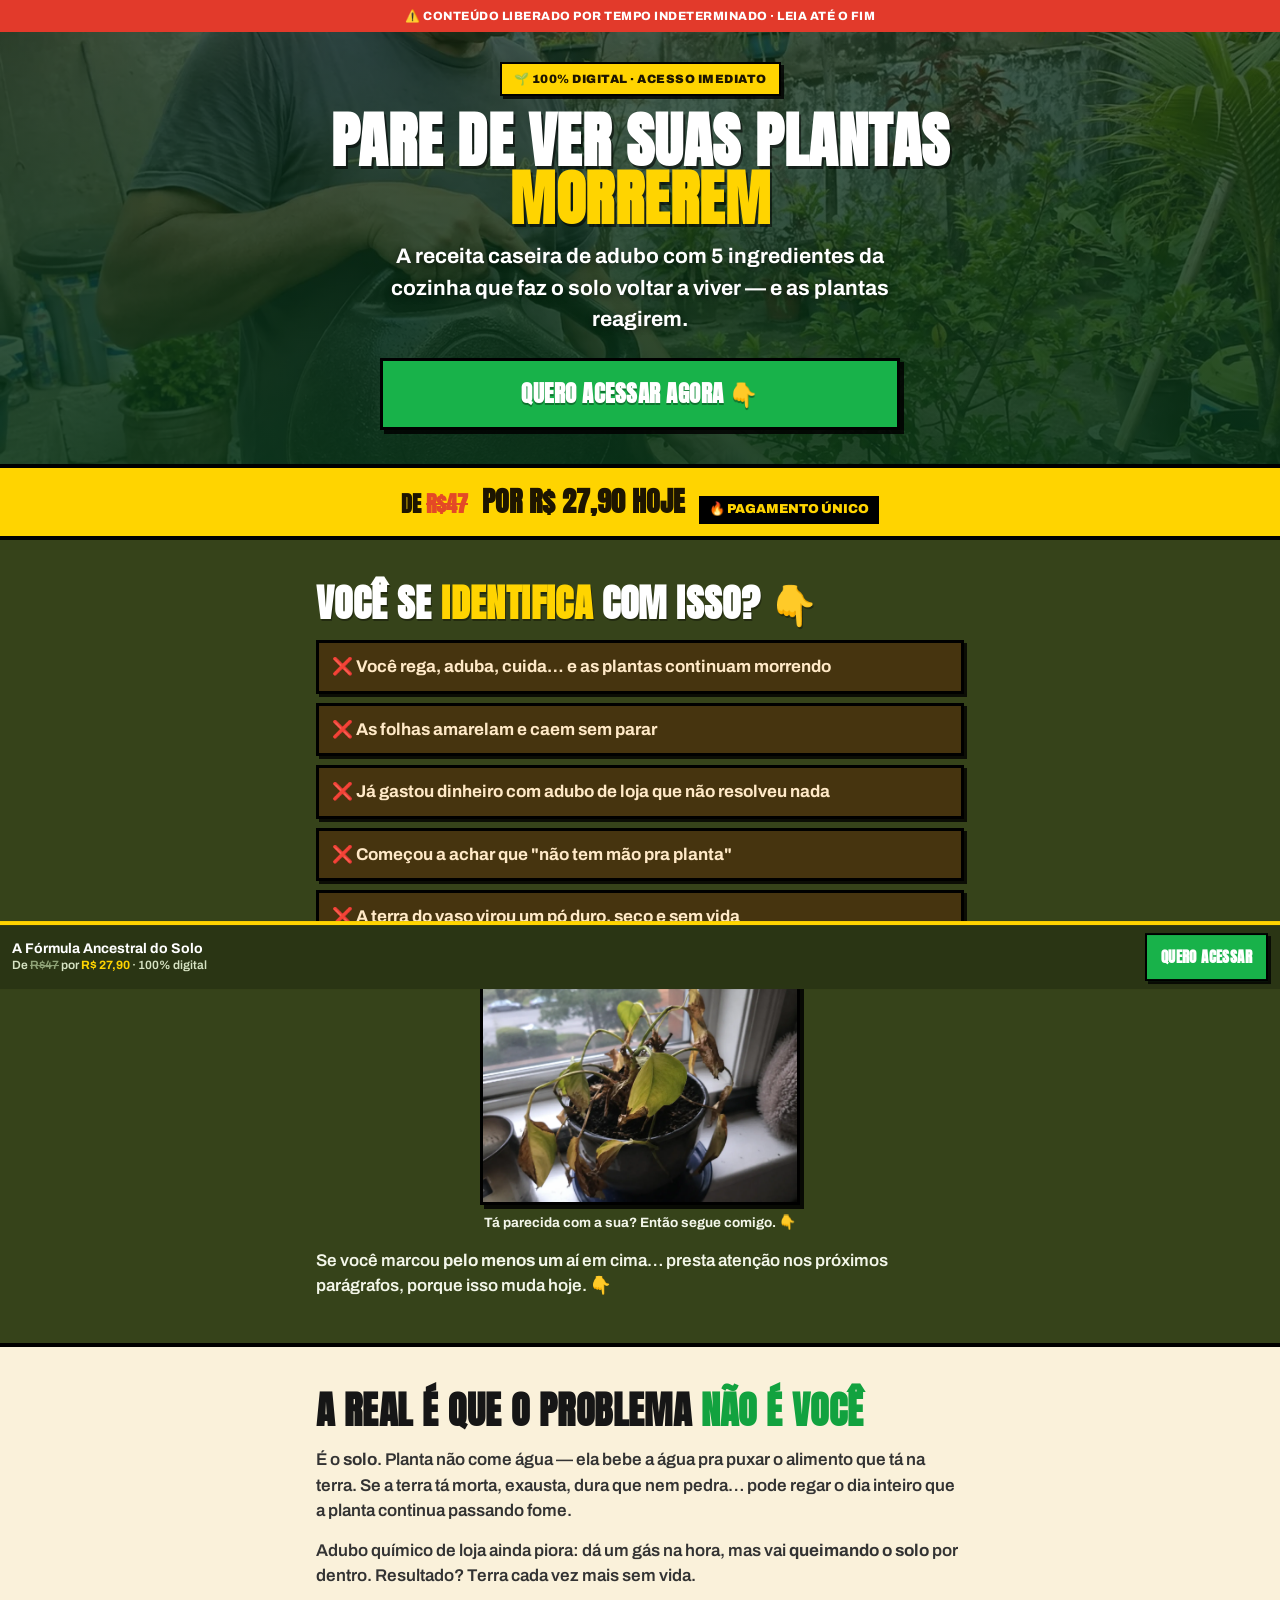
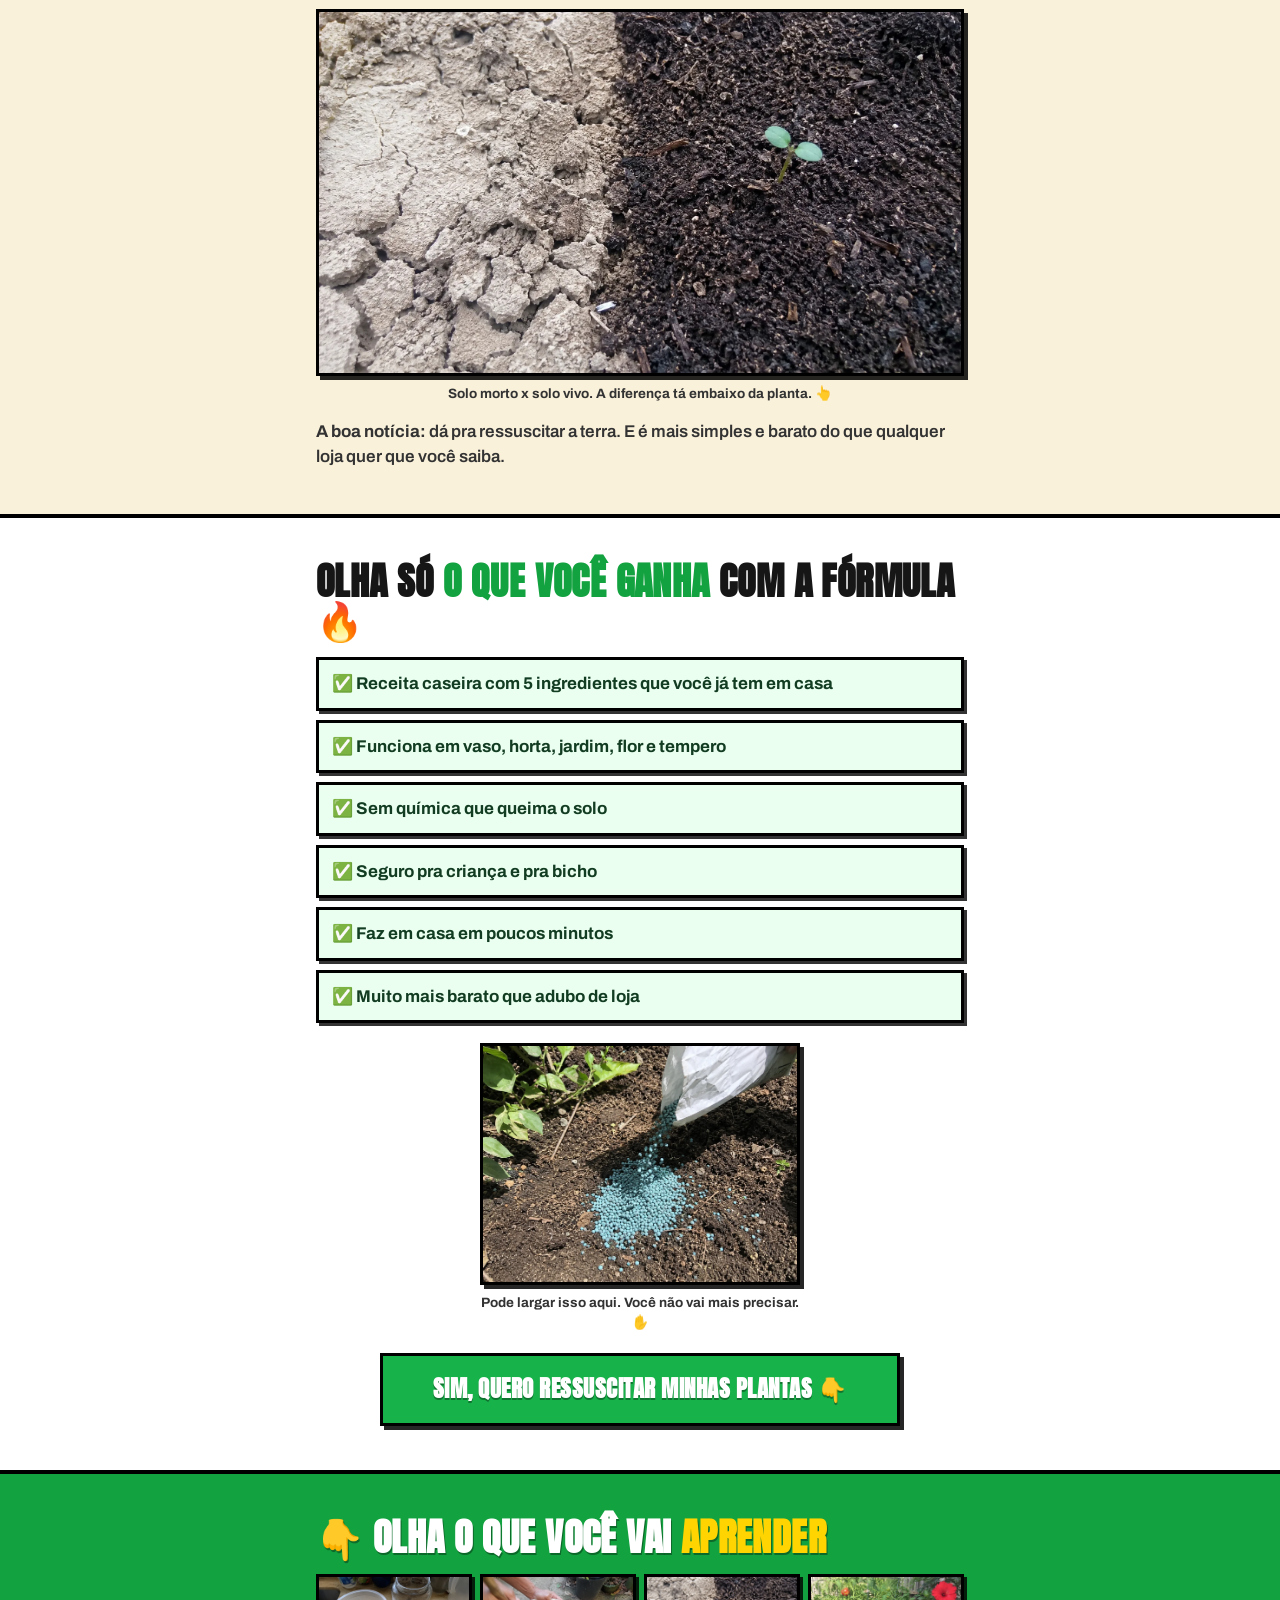
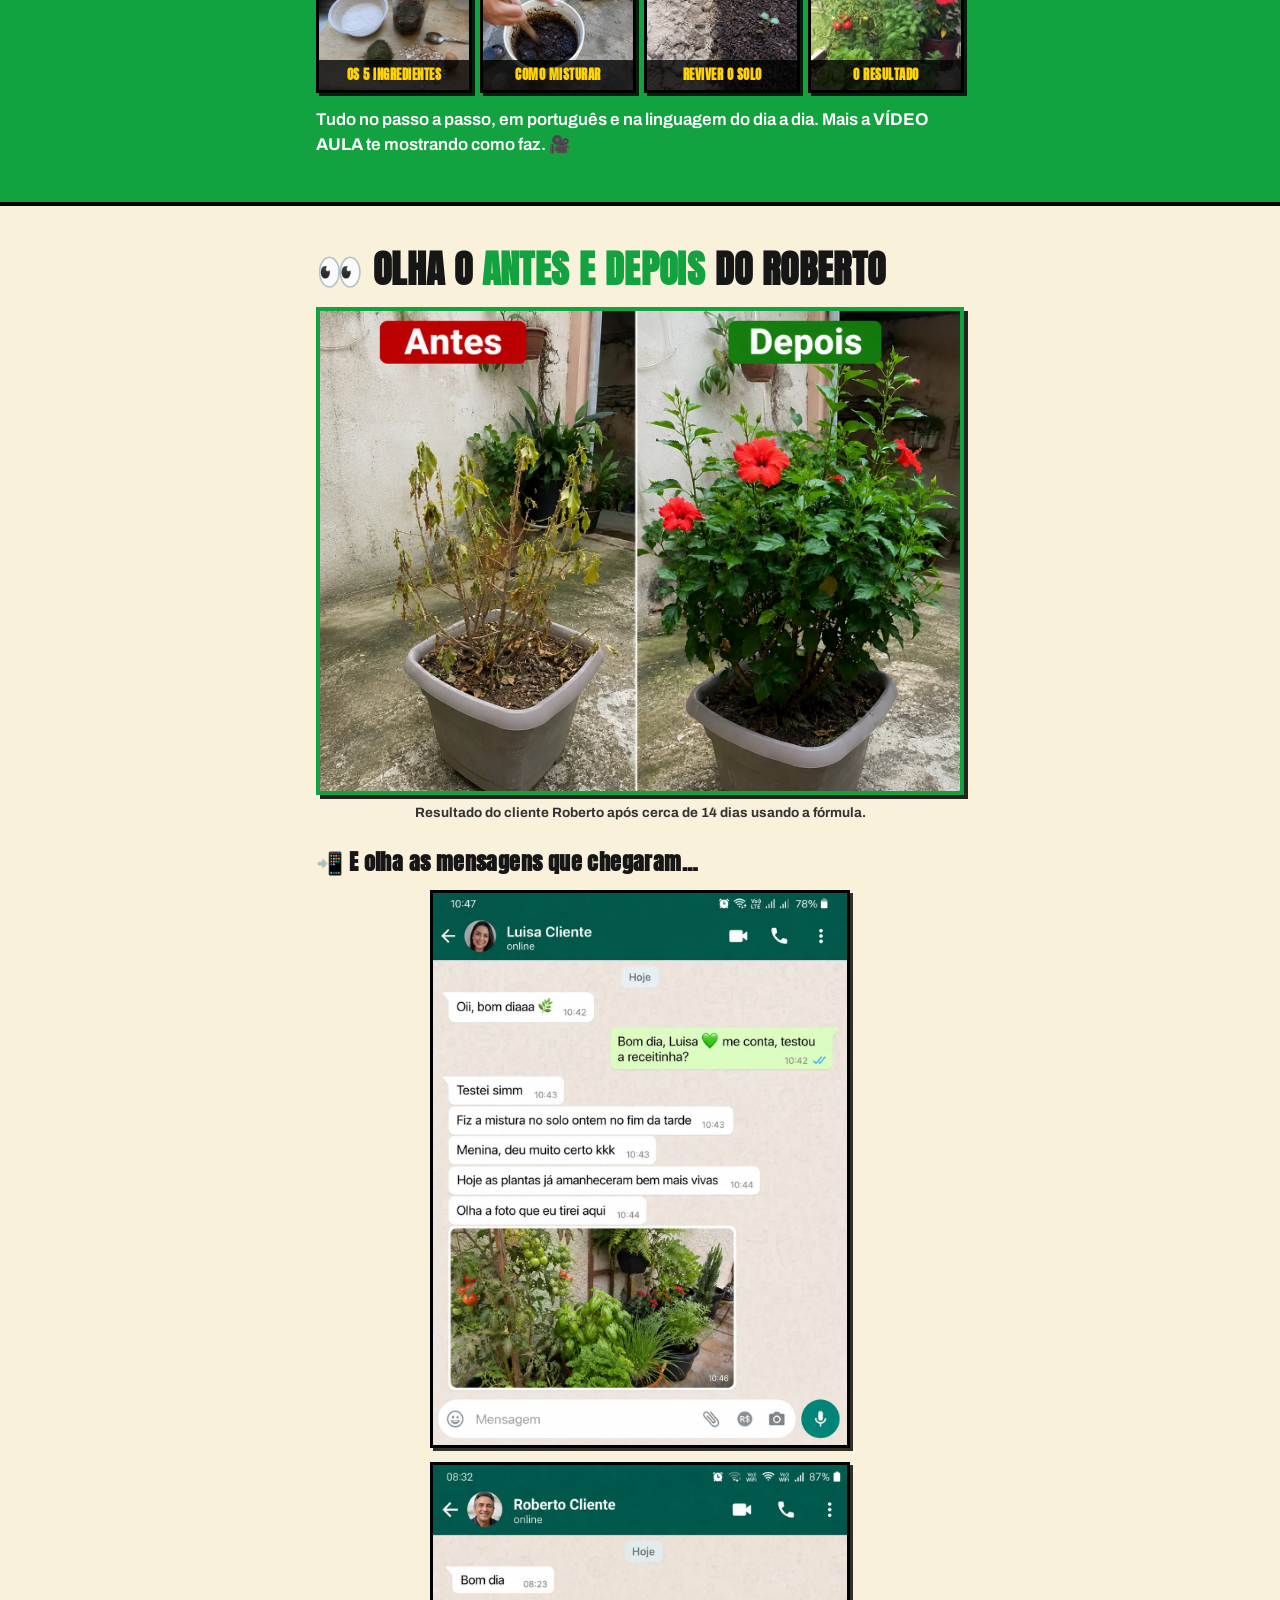
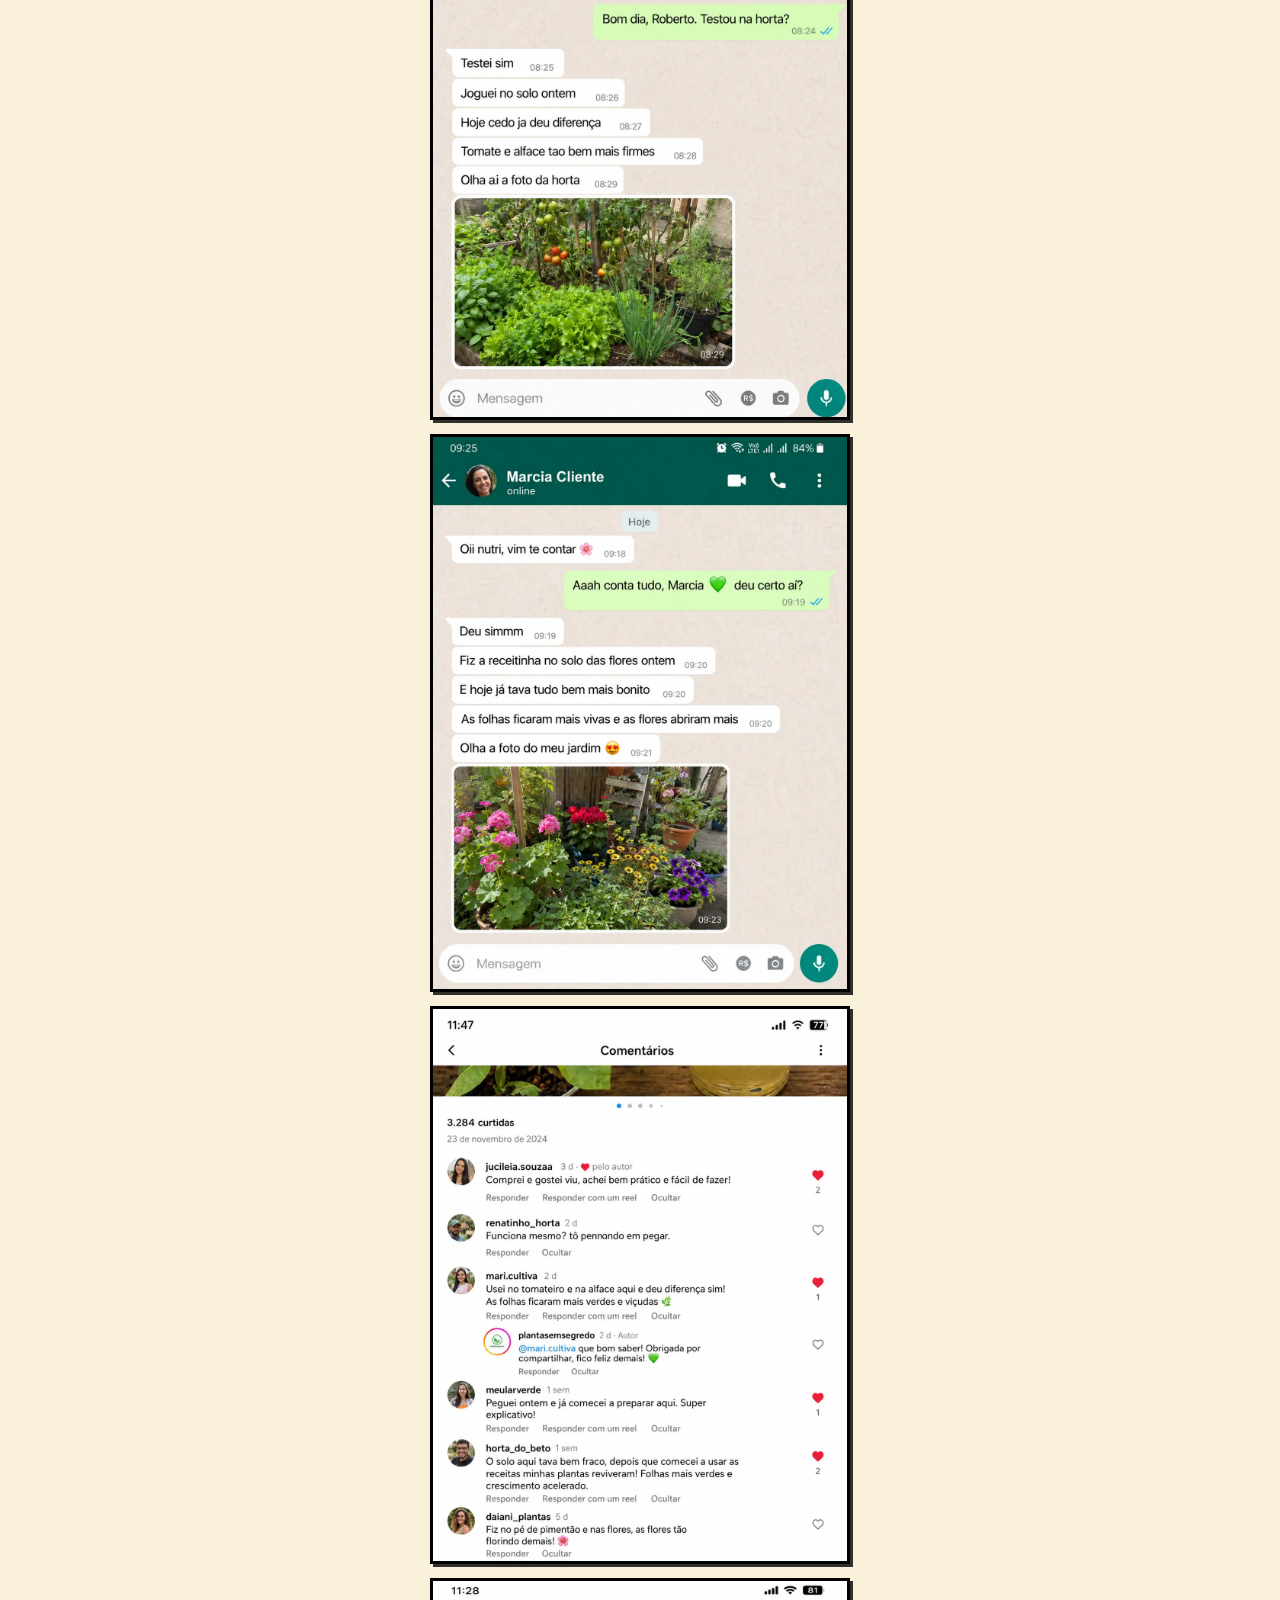
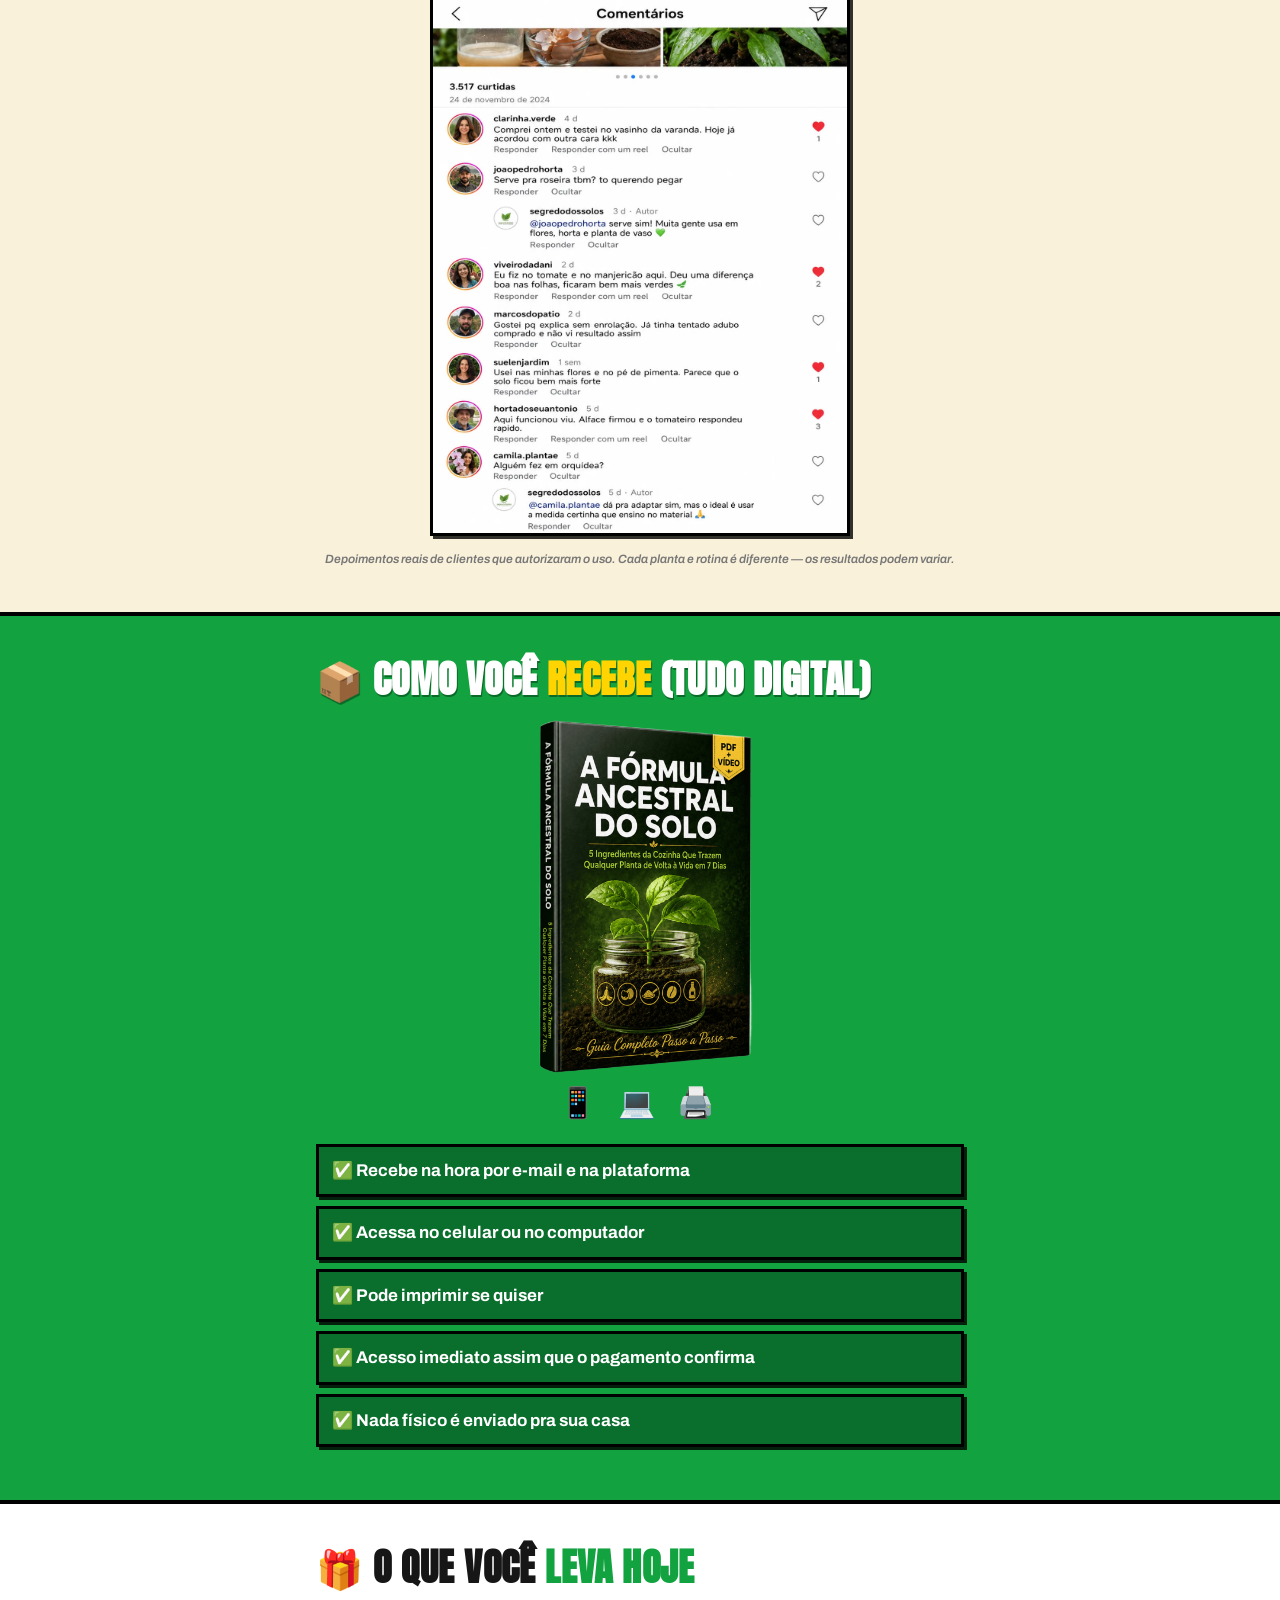
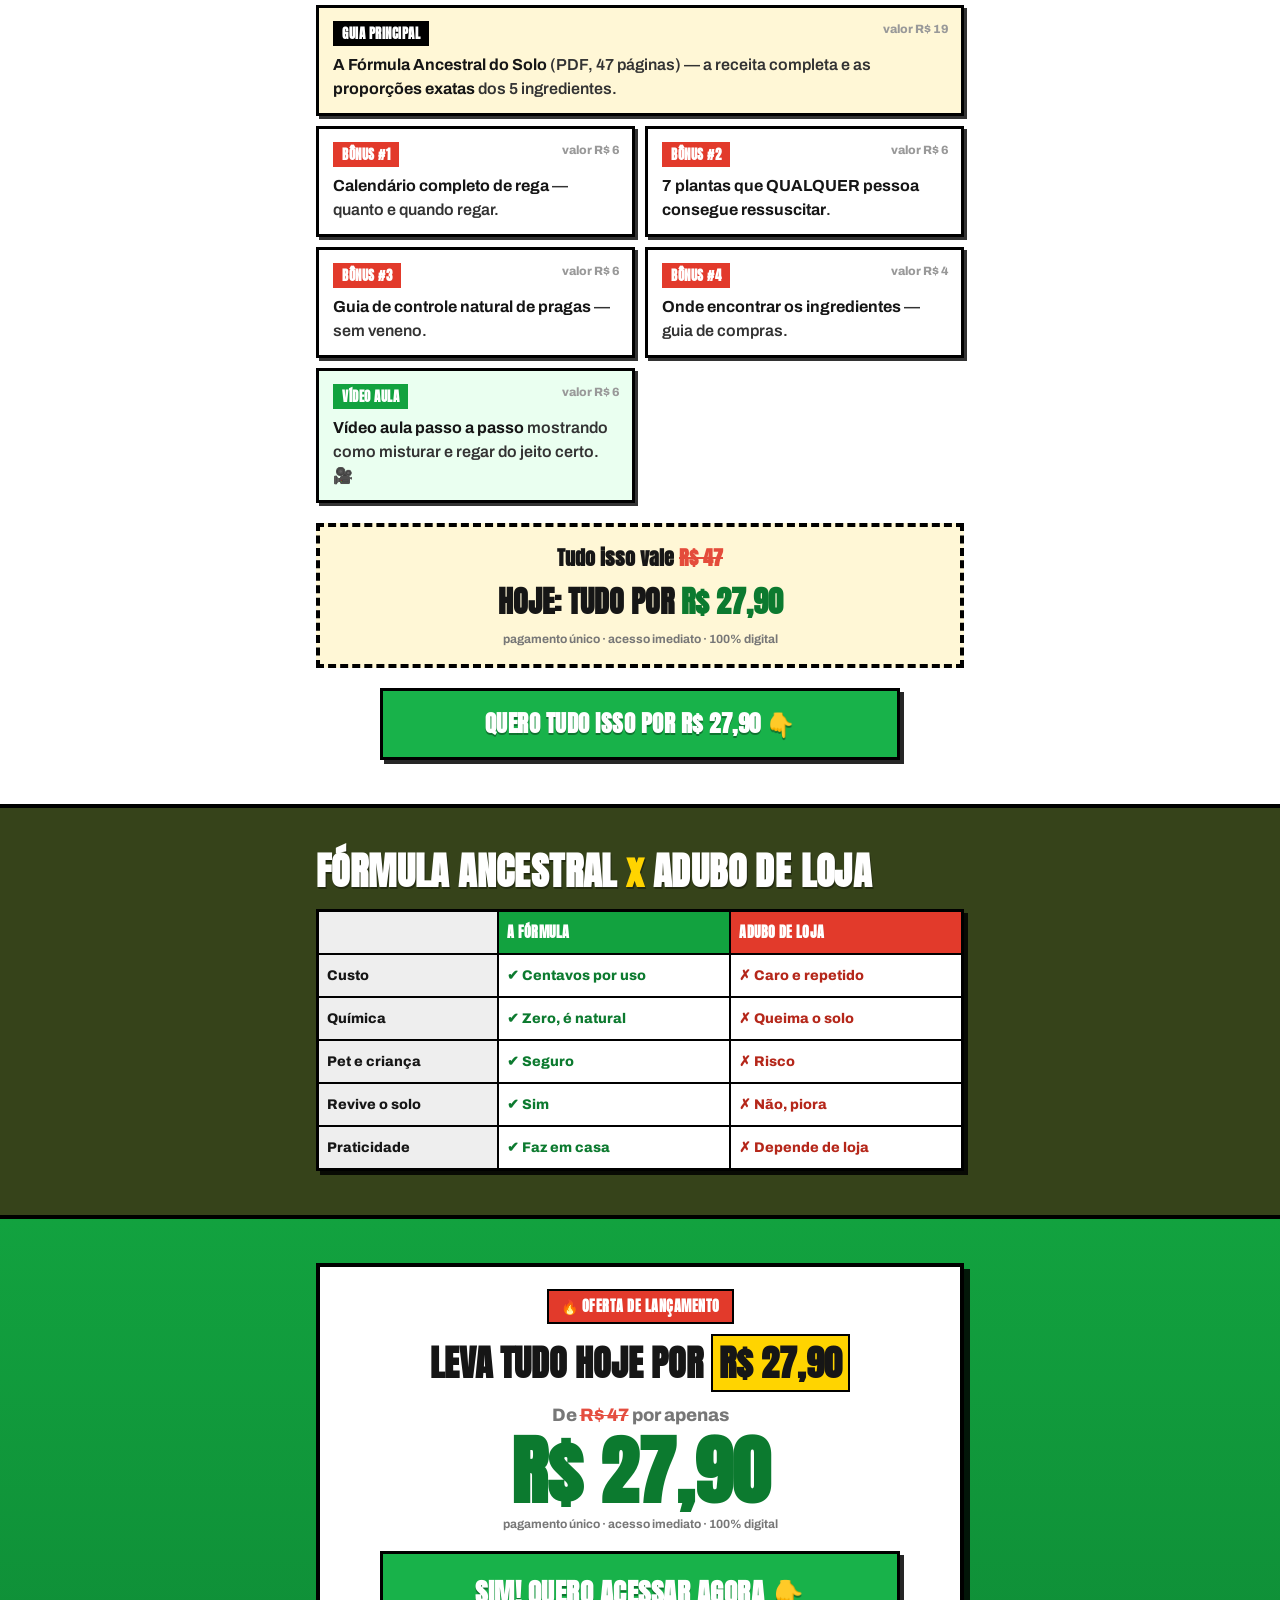
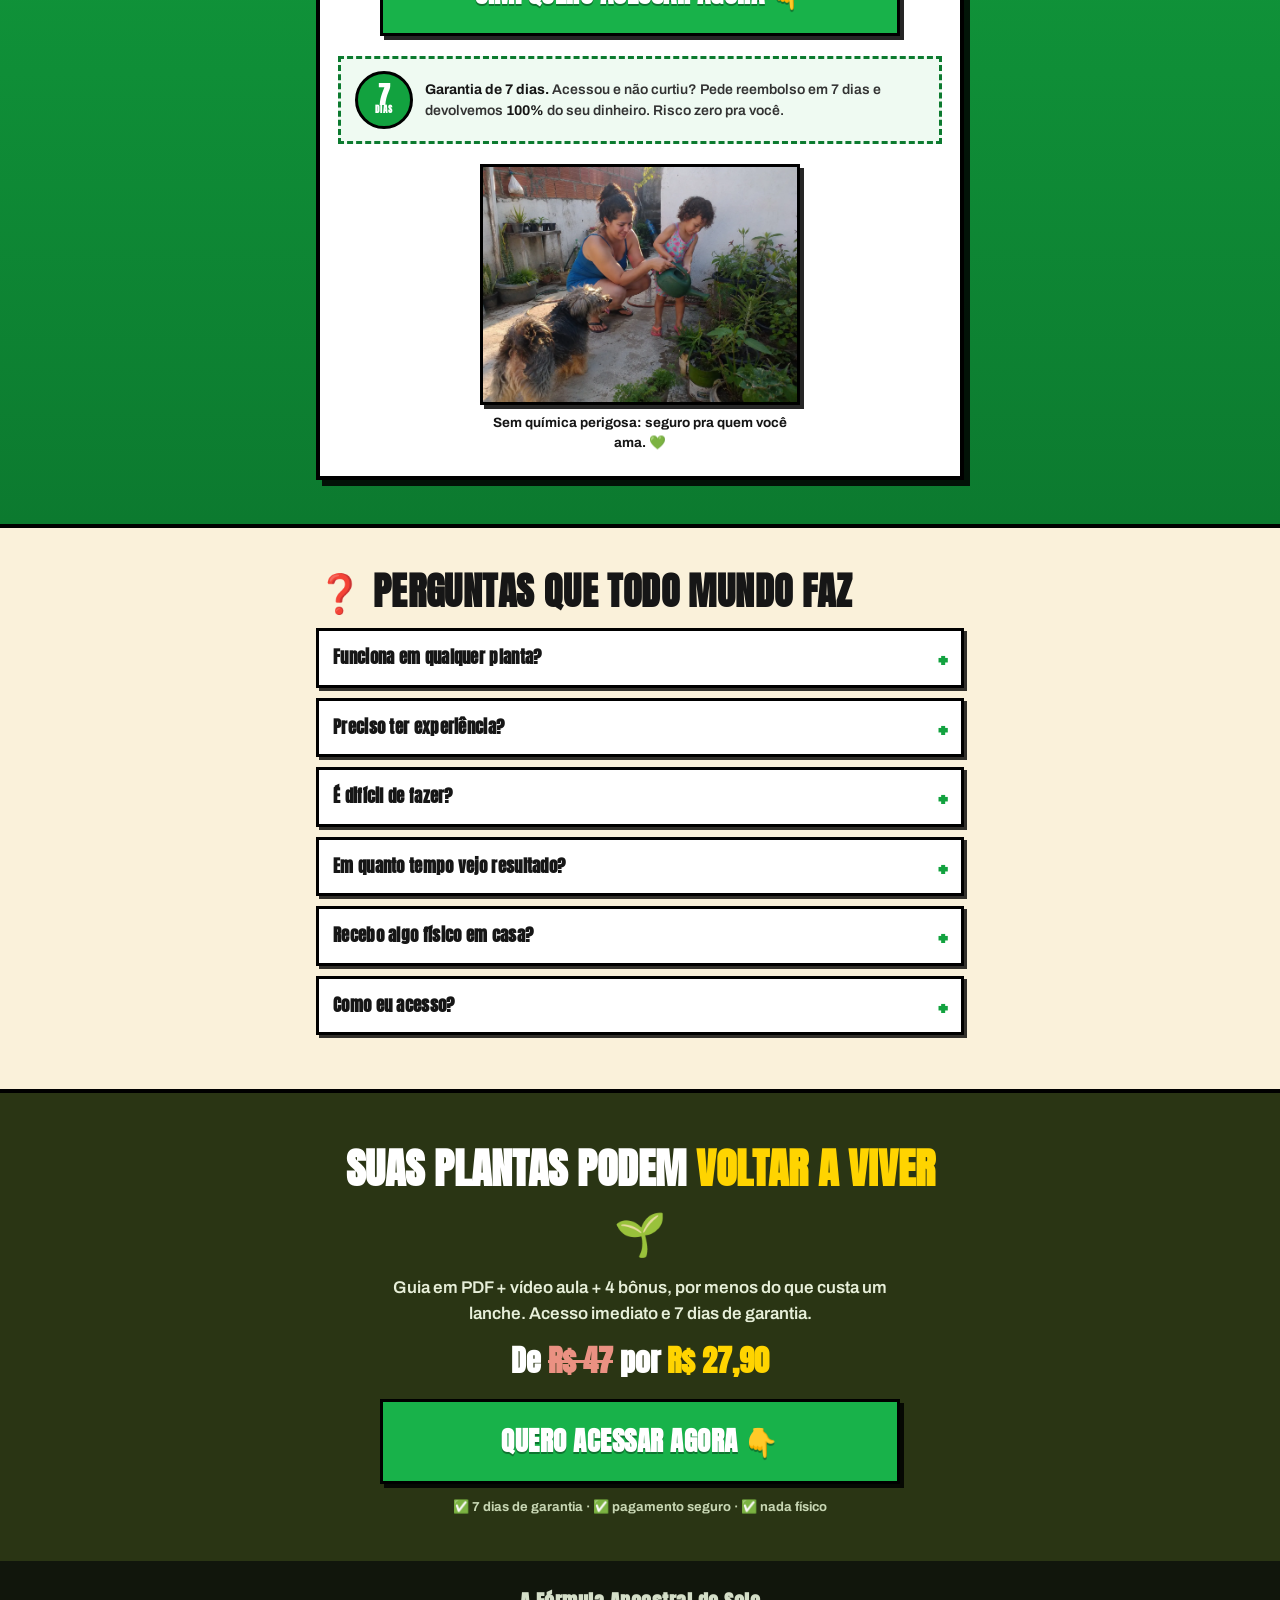
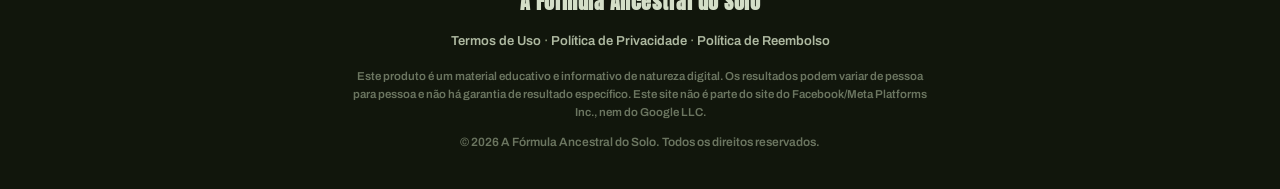
==== commit 32ad29e5: "LP 1-3: preco exibido alterado de R$9,90 para R$27,90 Troca apenas do texto exibido (titulo, meta ta" ====
--- a/2/index.html
+++ b/2/index.html
@@ -3,11 +3,11 @@
 <head>
   <meta charset="UTF-8">
   <meta name="viewport" content="width=device-width, initial-scale=1.0">
-  <title>PARE de ver suas plantas morrerem — A Fórmula Ancestral do Solo (R$ 9,90)</title>
-  <meta name="description" content="A receita caseira de adubo com 5 ingredientes da cozinha que faz o solo voltar a viver. Guia digital em PDF + vídeo aula. 100% digital, acesso imediato. De R$47 por R$ 9,90 hoje.">
+  <title>PARE de ver suas plantas morrerem — A Fórmula Ancestral do Solo (R$ 27,90)</title>
+  <meta name="description" content="A receita caseira de adubo com 5 ingredientes da cozinha que faz o solo voltar a viver. Guia digital em PDF + vídeo aula. 100% digital, acesso imediato. De R$47 por R$ 27,90 hoje.">
 
   <meta property="og:title" content="PARE de ver suas plantas morrerem — A Fórmula Ancestral do Solo">
-  <meta property="og:description" content="A receita caseira de adubo com 5 ingredientes da cozinha que faz o solo voltar a viver. 100% digital. De R$47 por R$ 9,90 hoje.">
+  <meta property="og:description" content="A receita caseira de adubo com 5 ingredientes da cozinha que faz o solo voltar a viver. 100% digital. De R$47 por R$ 27,90 hoje.">
   <meta property="og:image" content="../images/plants-thriving.webp">
   <meta property="og:type" content="website">
   <meta name="twitter:card" content="summary_large_image">
@@ -53,7 +53,7 @@
   <!-- Faixa de preço -->
   <div class="pricebar">
     <span class="pricebar__old">DE <s>R$47</s></span>
-    <span class="pricebar__new">POR R$ 9,90 HOJE</span>
+    <span class="pricebar__new">POR R$ 27,90 HOJE</span>
     <span class="pricebar__tag">🔥 PAGAMENTO ÚNICO</span>
   </div>
 
@@ -61,7 +61,7 @@
   <div class="sticky" id="stickyCta" aria-hidden="true">
     <div class="sticky__txt">
       <strong>A Fórmula Ancestral do Solo</strong>
-      <span>De <s>R$47</s> por <b>R$ 9,90</b> &middot; 100% digital</span>
+      <span>De <s>R$47</s> por <b>R$ 27,90</b> &middot; 100% digital</span>
     </div>
     <a href="https://pay.hotmart.com/N106351965H?off=jktg8pqb&checkoutMode=10" class="sticky__btn">QUERO ACESSAR</a>
   </div>
@@ -226,10 +226,10 @@
 
         <div class="anchor">
           <p class="anchor__line">Tudo isso vale <s>R$ 47</s></p>
-          <p class="anchor__today">HOJE: TUDO POR <span class="anchor__price">R$ 9,90</span></p>
+          <p class="anchor__today">HOJE: TUDO POR <span class="anchor__price">R$ 27,90</span></p>
           <p class="anchor__note">pagamento único &middot; acesso imediato &middot; 100% digital</p>
         </div>
-        <a href="https://pay.hotmart.com/N106351965H?off=jktg8pqb&checkoutMode=10" class="btn btn--block">QUERO TUDO ISSO POR R$ 9,90 👇</a>
+        <a href="https://pay.hotmart.com/N106351965H?off=jktg8pqb&checkoutMode=10" class="btn btn--block">QUERO TUDO ISSO POR R$ 27,90 👇</a>
       </div>
     </section>
 
@@ -257,9 +257,9 @@
       <div class="wrap">
         <div class="offerbox">
           <span class="offerbox__eyebrow">🔥 OFERTA DE LANÇAMENTO</span>
-          <h2 class="offerbox__h">LEVA TUDO HOJE POR <span class="txt-yellow">R$ 9,90</span></h2>
+          <h2 class="offerbox__h">LEVA TUDO HOJE POR <span class="txt-yellow">R$ 27,90</span></h2>
           <p class="offerbox__from">De <s>R$ 47</s> por apenas</p>
-          <p class="offerbox__price">R$ 9,90</p>
+          <p class="offerbox__price">R$ 27,90</p>
           <p class="offerbox__note">pagamento único &middot; acesso imediato &middot; 100% digital</p>
           <a href="https://pay.hotmart.com/N106351965H?off=jktg8pqb&checkoutMode=10" class="btn btn--giant">SIM! QUERO ACESSAR AGORA 👇</a>
 
@@ -296,7 +296,7 @@
       <div class="wrap">
         <h2 class="finalcta__h">SUAS PLANTAS PODEM <span class="txt-yellow">VOLTAR A VIVER</span> 🌱</h2>
         <p class="finalcta__p">Guia em PDF + vídeo aula + 4 bônus, por menos do que custa um lanche. Acesso imediato e 7 dias de garantia.</p>
-        <p class="finalcta__price">De <s>R$ 47</s> por <b>R$ 9,90</b></p>
+        <p class="finalcta__price">De <s>R$ 47</s> por <b>R$ 27,90</b></p>
         <a href="https://pay.hotmart.com/N106351965H?off=jktg8pqb&checkoutMode=10" class="btn btn--giant">QUERO ACESSAR AGORA 👇</a>
         <p class="finalcta__reassure">✅ 7 dias de garantia &middot; ✅ pagamento seguro &middot; ✅ nada físico</p>
       </div>
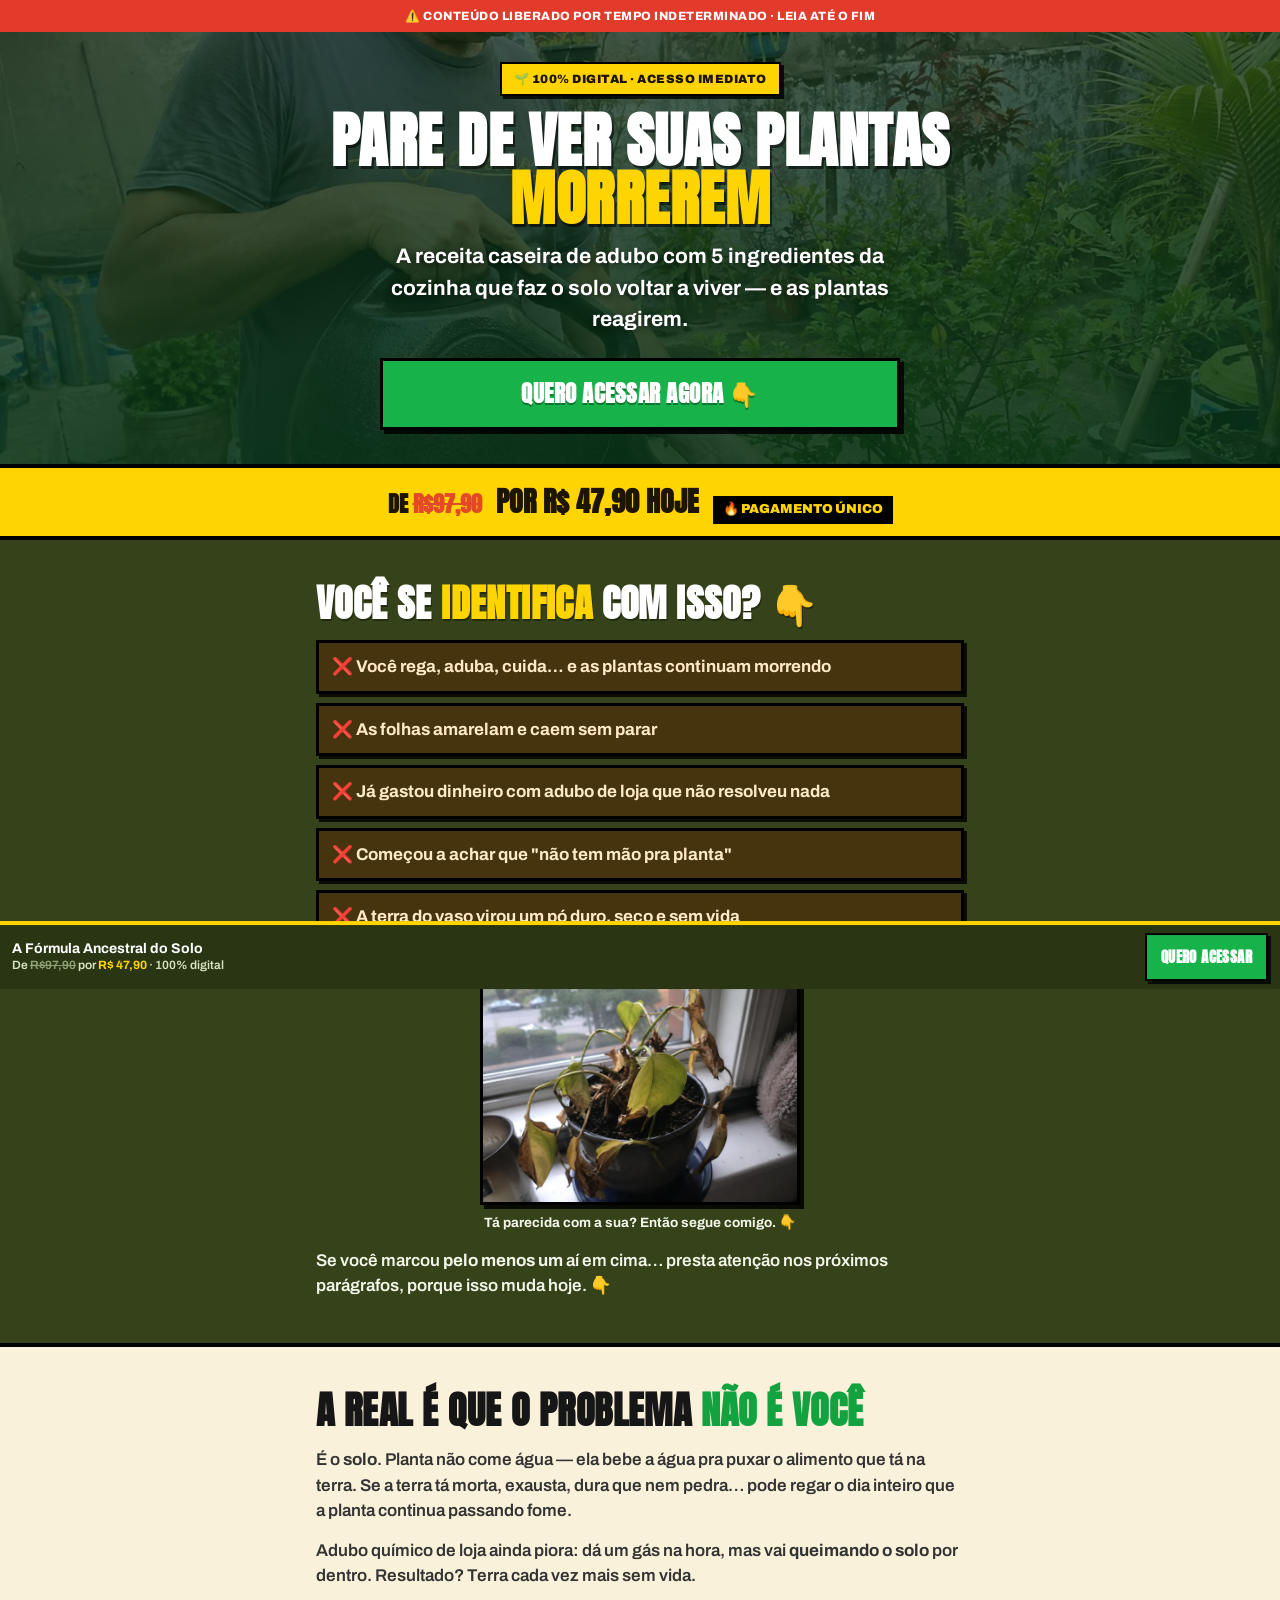
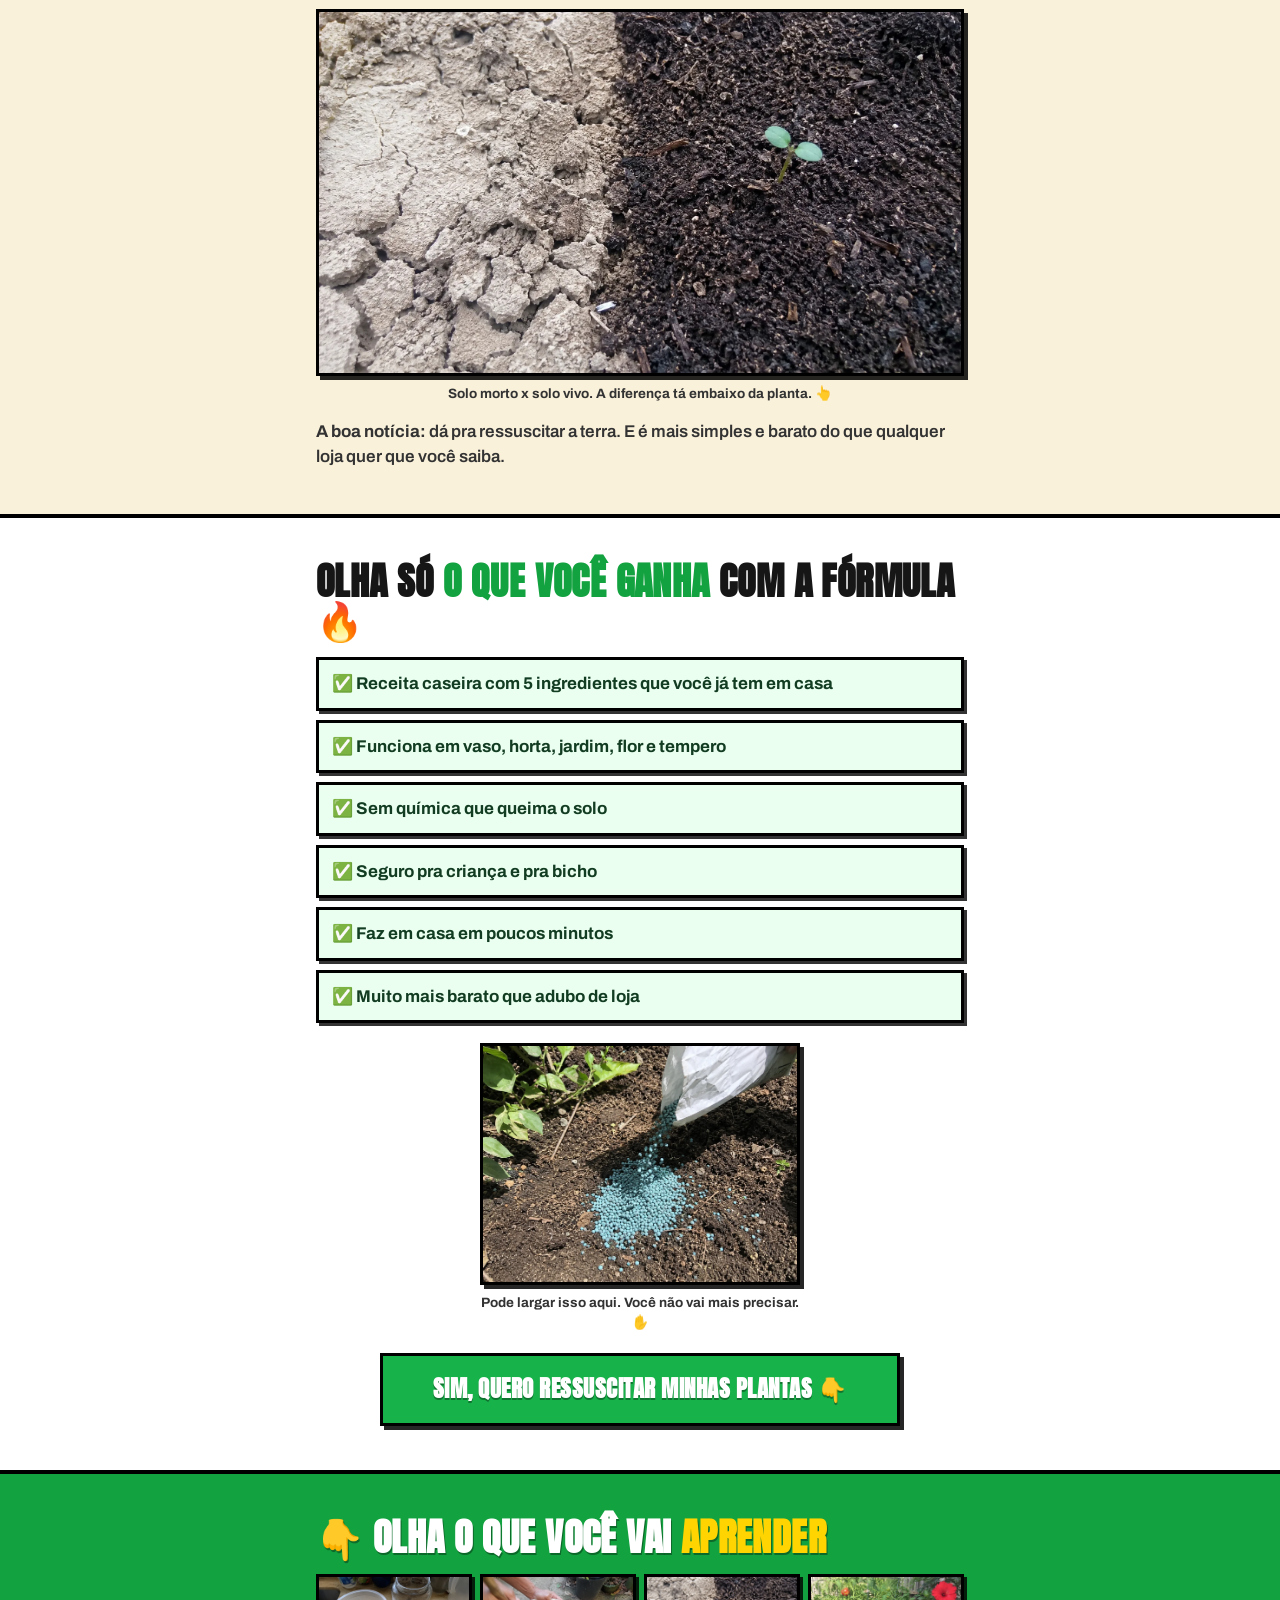
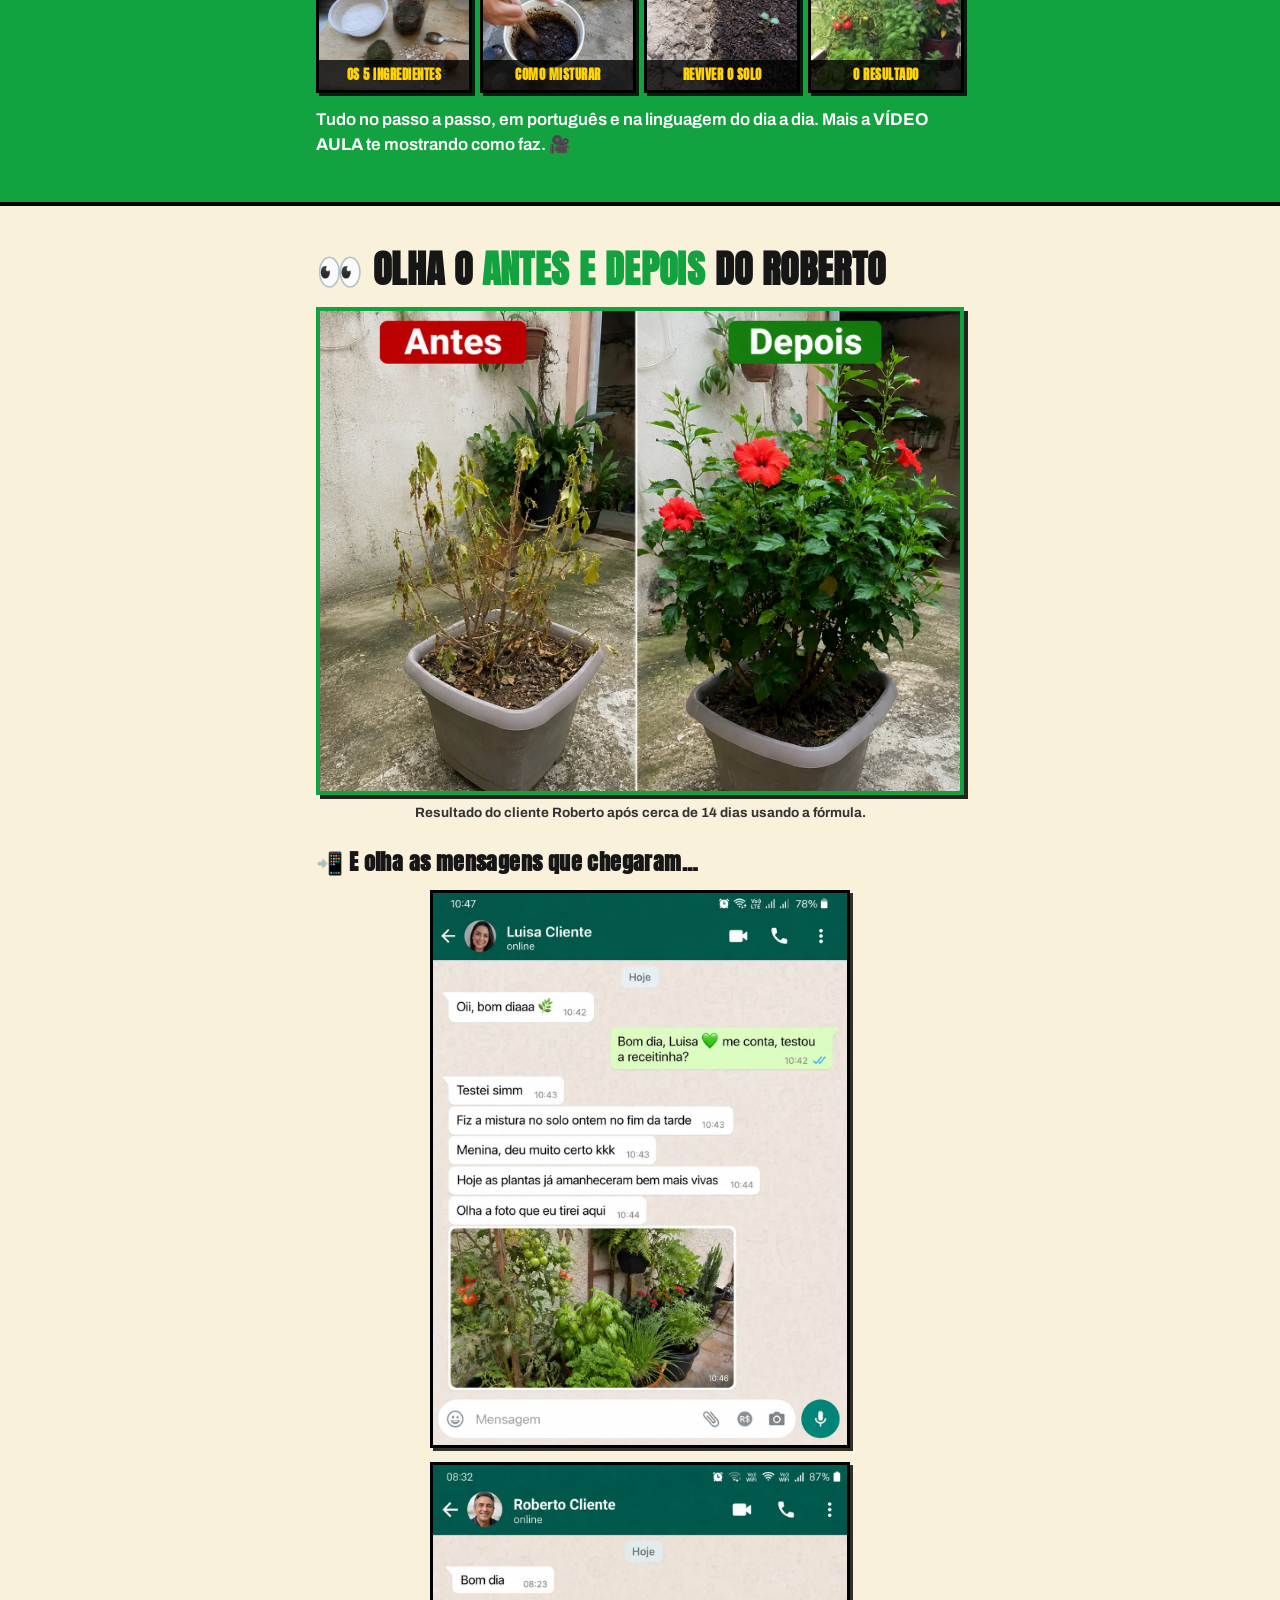
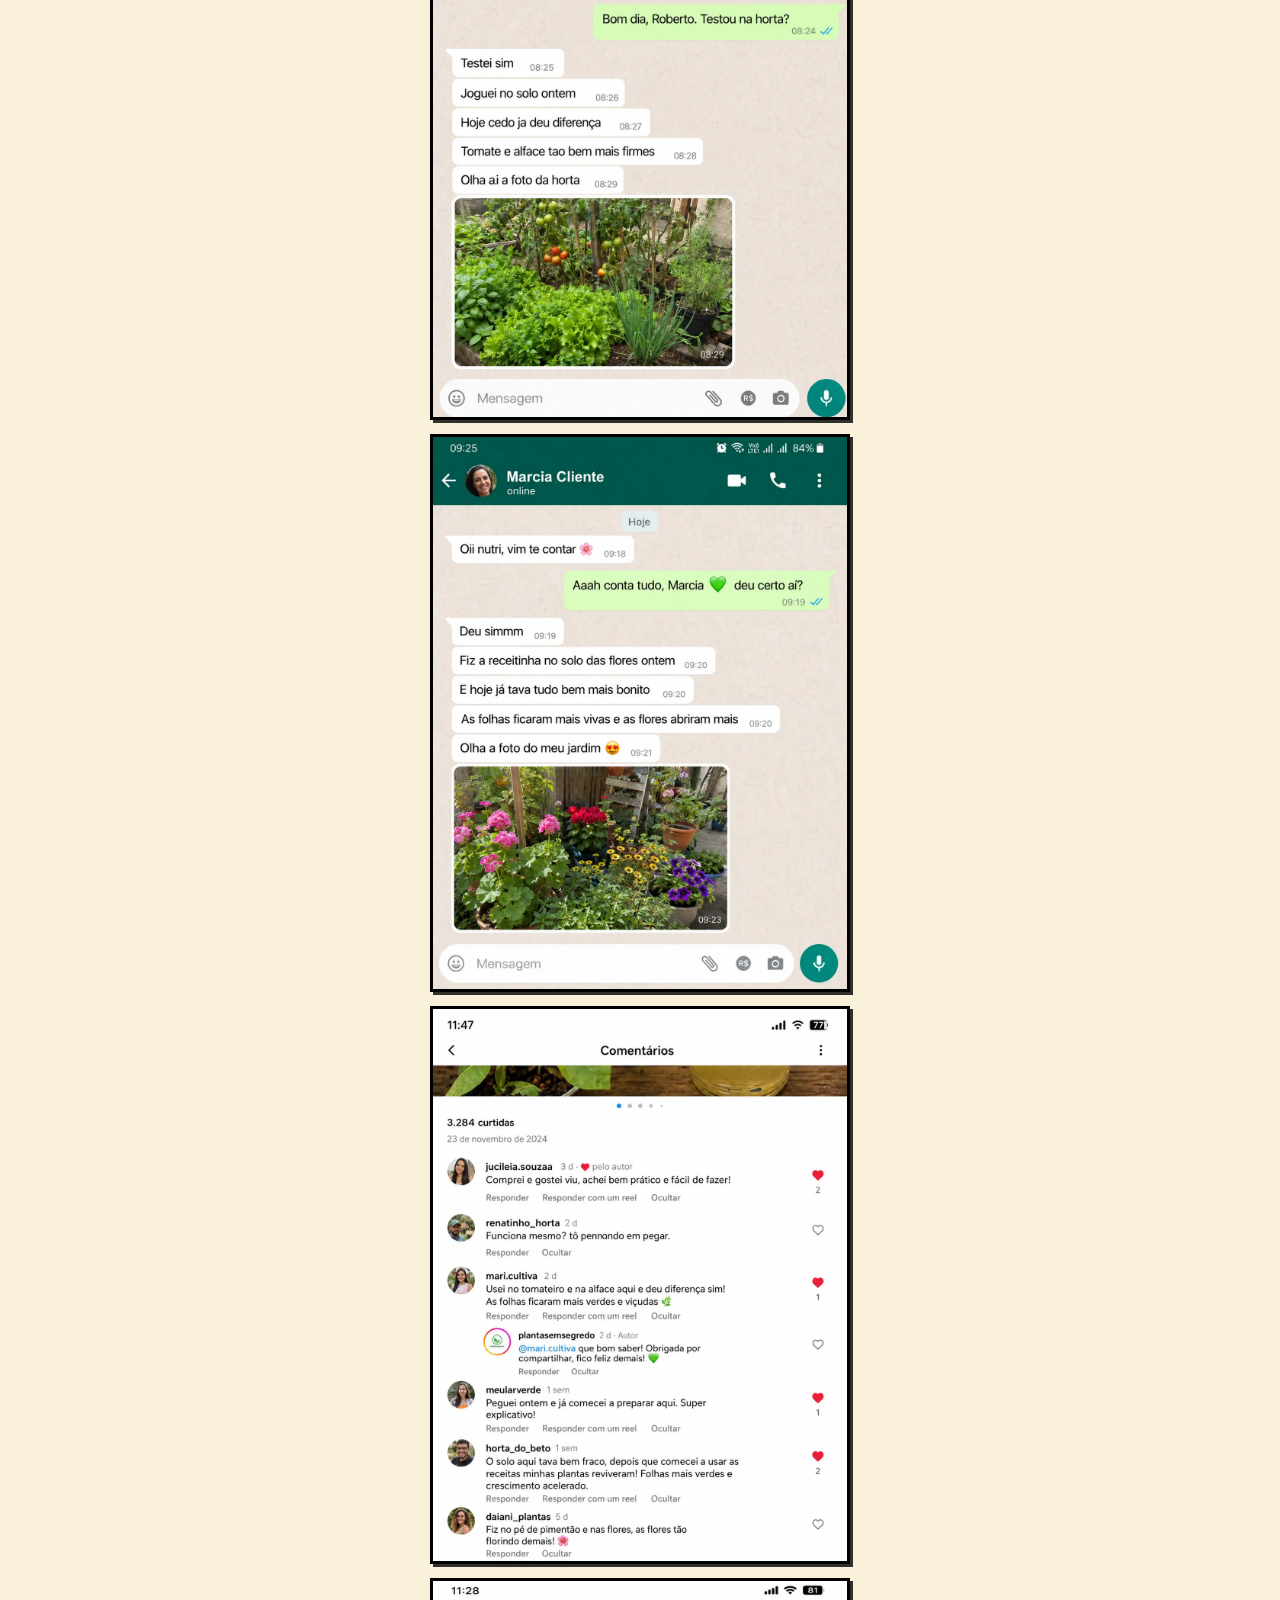
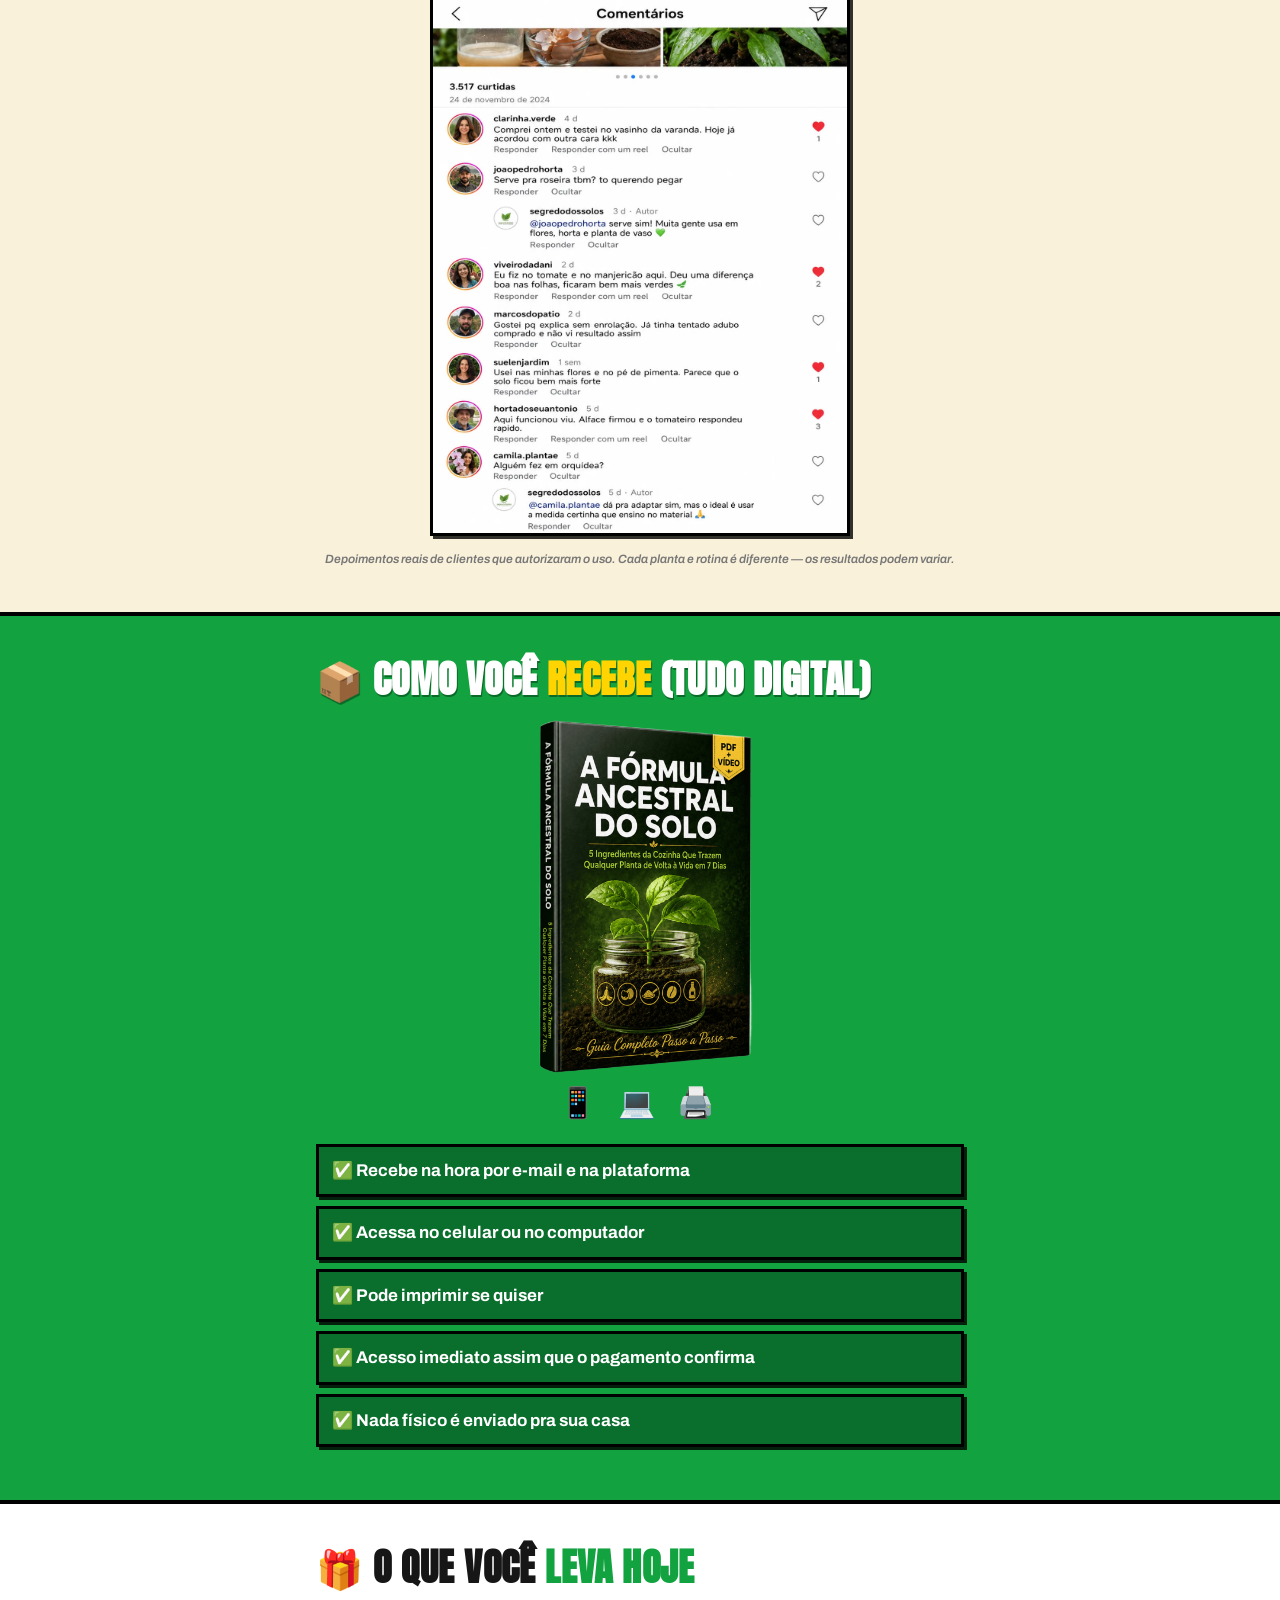
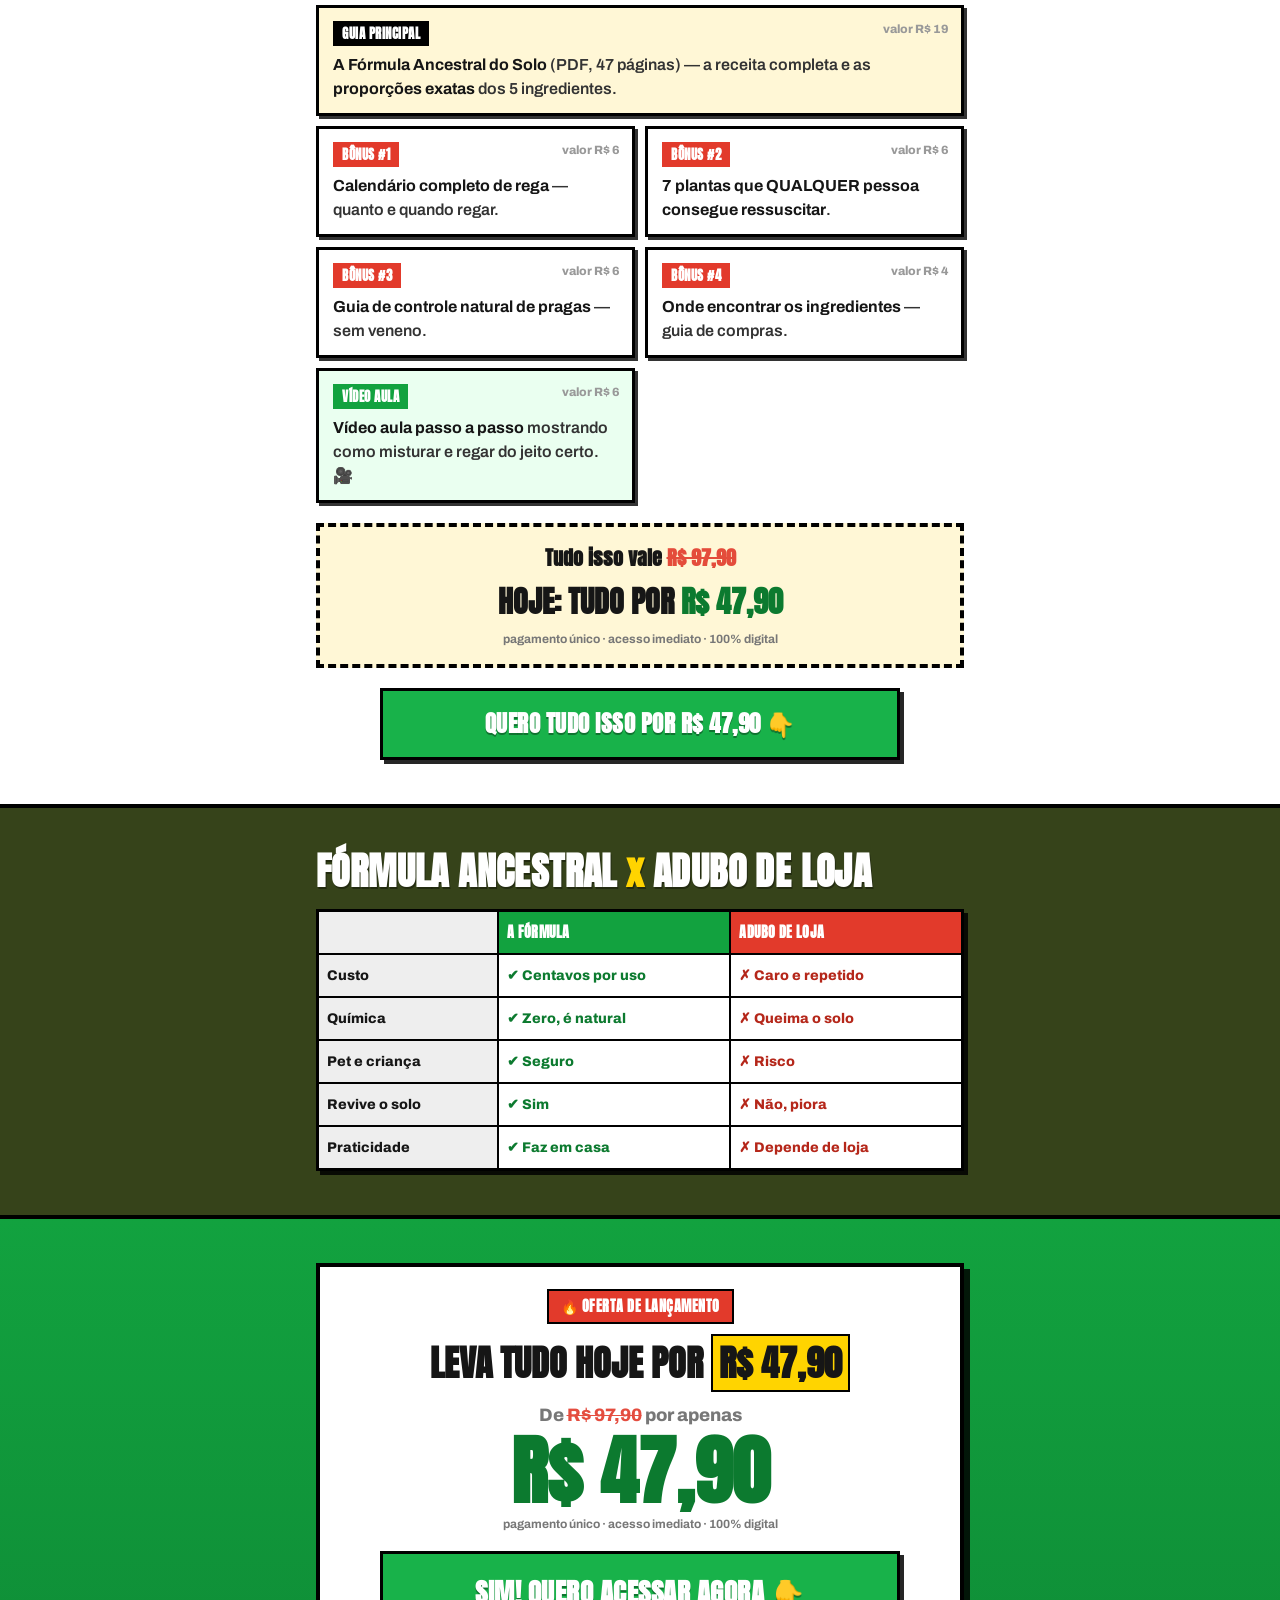
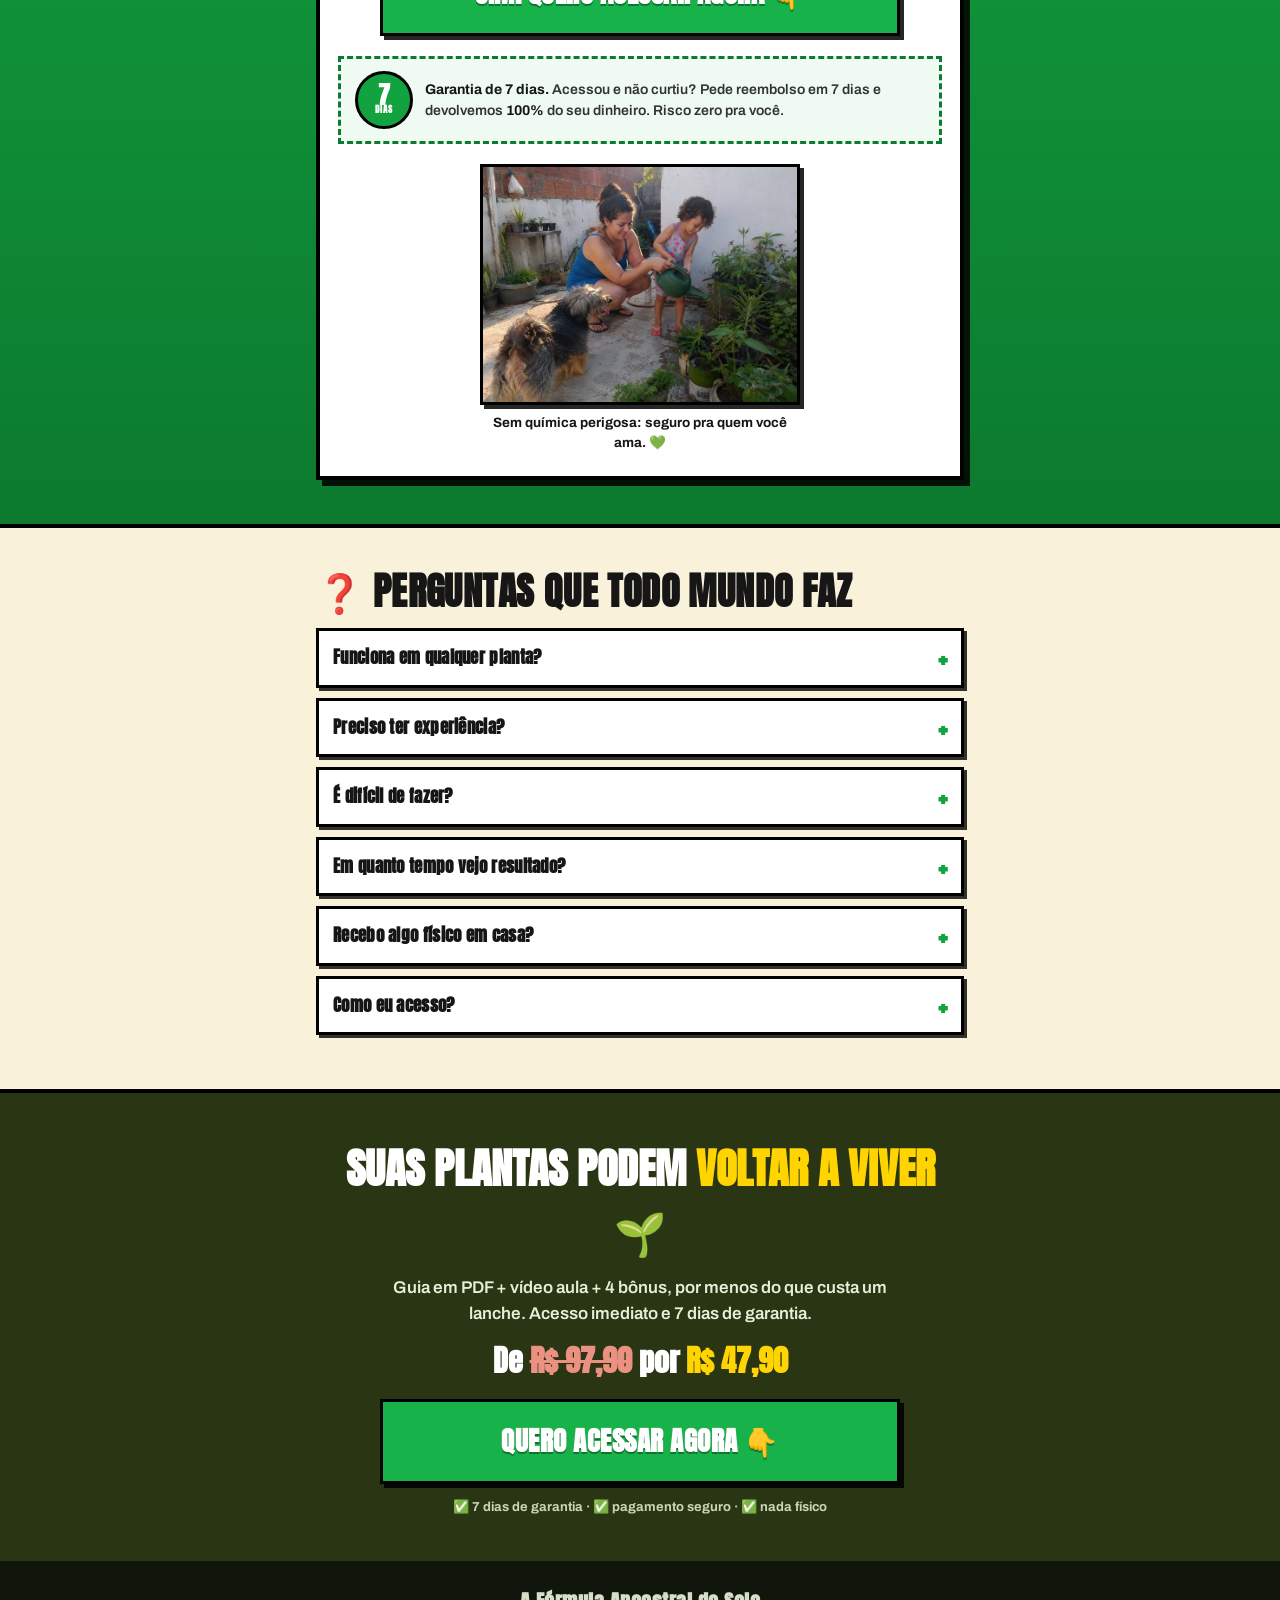
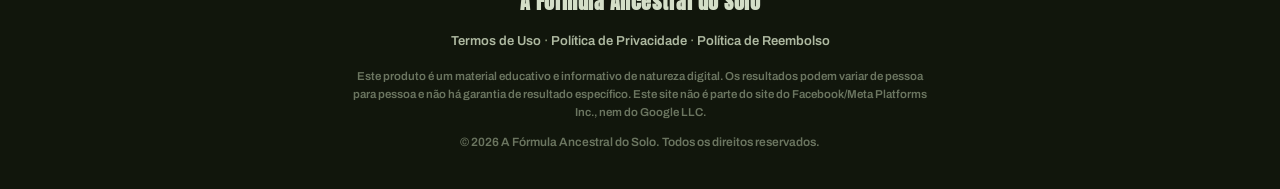
==== commit 89b1ed60: "LP 1-3: preco R$27,90 -> R$47,90; ancora R$47 -> R$97,90 Texto exibido (titulo, meta, price boxes, C" ====
--- a/2/index.html
+++ b/2/index.html
@@ -3,11 +3,11 @@
 <head>
   <meta charset="UTF-8">
   <meta name="viewport" content="width=device-width, initial-scale=1.0">
-  <title>PARE de ver suas plantas morrerem — A Fórmula Ancestral do Solo (R$ 27,90)</title>
-  <meta name="description" content="A receita caseira de adubo com 5 ingredientes da cozinha que faz o solo voltar a viver. Guia digital em PDF + vídeo aula. 100% digital, acesso imediato. De R$47 por R$ 27,90 hoje.">
+  <title>PARE de ver suas plantas morrerem — A Fórmula Ancestral do Solo (R$ 47,90)</title>
+  <meta name="description" content="A receita caseira de adubo com 5 ingredientes da cozinha que faz o solo voltar a viver. Guia digital em PDF + vídeo aula. 100% digital, acesso imediato. De R$97,90 por R$ 47,90 hoje.">
 
   <meta property="og:title" content="PARE de ver suas plantas morrerem — A Fórmula Ancestral do Solo">
-  <meta property="og:description" content="A receita caseira de adubo com 5 ingredientes da cozinha que faz o solo voltar a viver. 100% digital. De R$47 por R$ 27,90 hoje.">
+  <meta property="og:description" content="A receita caseira de adubo com 5 ingredientes da cozinha que faz o solo voltar a viver. 100% digital. De R$97,90 por R$ 47,90 hoje.">
   <meta property="og:image" content="../images/plants-thriving.webp">
   <meta property="og:type" content="website">
   <meta name="twitter:card" content="summary_large_image">
@@ -28,6 +28,7 @@
     'https://connect.facebook.net/en_US/fbevents.js');
     fbq('init', '2196370131762753');
     fbq('track', 'PageView');
+    fbq('track', 'ViewContent');
   </script>
   <noscript><img height="1" width="1" style="display:none"
     src="https://www.facebook.com/tr?id=2196370131762753&ev=PageView&noscript=1"
@@ -52,8 +53,8 @@
 
   <!-- Faixa de preço -->
   <div class="pricebar">
-    <span class="pricebar__old">DE <s>R$47</s></span>
-    <span class="pricebar__new">POR R$ 27,90 HOJE</span>
+    <span class="pricebar__old">DE <s>R$97,90</s></span>
+    <span class="pricebar__new">POR R$ 47,90 HOJE</span>
     <span class="pricebar__tag">🔥 PAGAMENTO ÚNICO</span>
   </div>
 
@@ -61,7 +62,7 @@
   <div class="sticky" id="stickyCta" aria-hidden="true">
     <div class="sticky__txt">
       <strong>A Fórmula Ancestral do Solo</strong>
-      <span>De <s>R$47</s> por <b>R$ 27,90</b> &middot; 100% digital</span>
+      <span>De <s>R$97,90</s> por <b>R$ 47,90</b> &middot; 100% digital</span>
     </div>
     <a href="https://pay.hotmart.com/N106351965H?off=jktg8pqb&checkoutMode=10" class="sticky__btn">QUERO ACESSAR</a>
   </div>
@@ -225,11 +226,11 @@
         </div>
 
         <div class="anchor">
-          <p class="anchor__line">Tudo isso vale <s>R$ 47</s></p>
-          <p class="anchor__today">HOJE: TUDO POR <span class="anchor__price">R$ 27,90</span></p>
+          <p class="anchor__line">Tudo isso vale <s>R$ 97,90</s></p>
+          <p class="anchor__today">HOJE: TUDO POR <span class="anchor__price">R$ 47,90</span></p>
           <p class="anchor__note">pagamento único &middot; acesso imediato &middot; 100% digital</p>
         </div>
-        <a href="https://pay.hotmart.com/N106351965H?off=jktg8pqb&checkoutMode=10" class="btn btn--block">QUERO TUDO ISSO POR R$ 27,90 👇</a>
+        <a href="https://pay.hotmart.com/N106351965H?off=jktg8pqb&checkoutMode=10" class="btn btn--block">QUERO TUDO ISSO POR R$ 47,90 👇</a>
       </div>
     </section>
 
@@ -257,9 +258,9 @@
       <div class="wrap">
         <div class="offerbox">
           <span class="offerbox__eyebrow">🔥 OFERTA DE LANÇAMENTO</span>
-          <h2 class="offerbox__h">LEVA TUDO HOJE POR <span class="txt-yellow">R$ 27,90</span></h2>
-          <p class="offerbox__from">De <s>R$ 47</s> por apenas</p>
-          <p class="offerbox__price">R$ 27,90</p>
+          <h2 class="offerbox__h">LEVA TUDO HOJE POR <span class="txt-yellow">R$ 47,90</span></h2>
+          <p class="offerbox__from">De <s>R$ 97,90</s> por apenas</p>
+          <p class="offerbox__price">R$ 47,90</p>
           <p class="offerbox__note">pagamento único &middot; acesso imediato &middot; 100% digital</p>
           <a href="https://pay.hotmart.com/N106351965H?off=jktg8pqb&checkoutMode=10" class="btn btn--giant">SIM! QUERO ACESSAR AGORA 👇</a>
 
@@ -296,7 +297,7 @@
       <div class="wrap">
         <h2 class="finalcta__h">SUAS PLANTAS PODEM <span class="txt-yellow">VOLTAR A VIVER</span> 🌱</h2>
         <p class="finalcta__p">Guia em PDF + vídeo aula + 4 bônus, por menos do que custa um lanche. Acesso imediato e 7 dias de garantia.</p>
-        <p class="finalcta__price">De <s>R$ 47</s> por <b>R$ 27,90</b></p>
+        <p class="finalcta__price">De <s>R$ 97,90</s> por <b>R$ 47,90</b></p>
         <a href="https://pay.hotmart.com/N106351965H?off=jktg8pqb&checkoutMode=10" class="btn btn--giant">QUERO ACESSAR AGORA 👇</a>
         <p class="finalcta__reassure">✅ 7 dias de garantia &middot; ✅ pagamento seguro &middot; ✅ nada físico</p>
       </div>
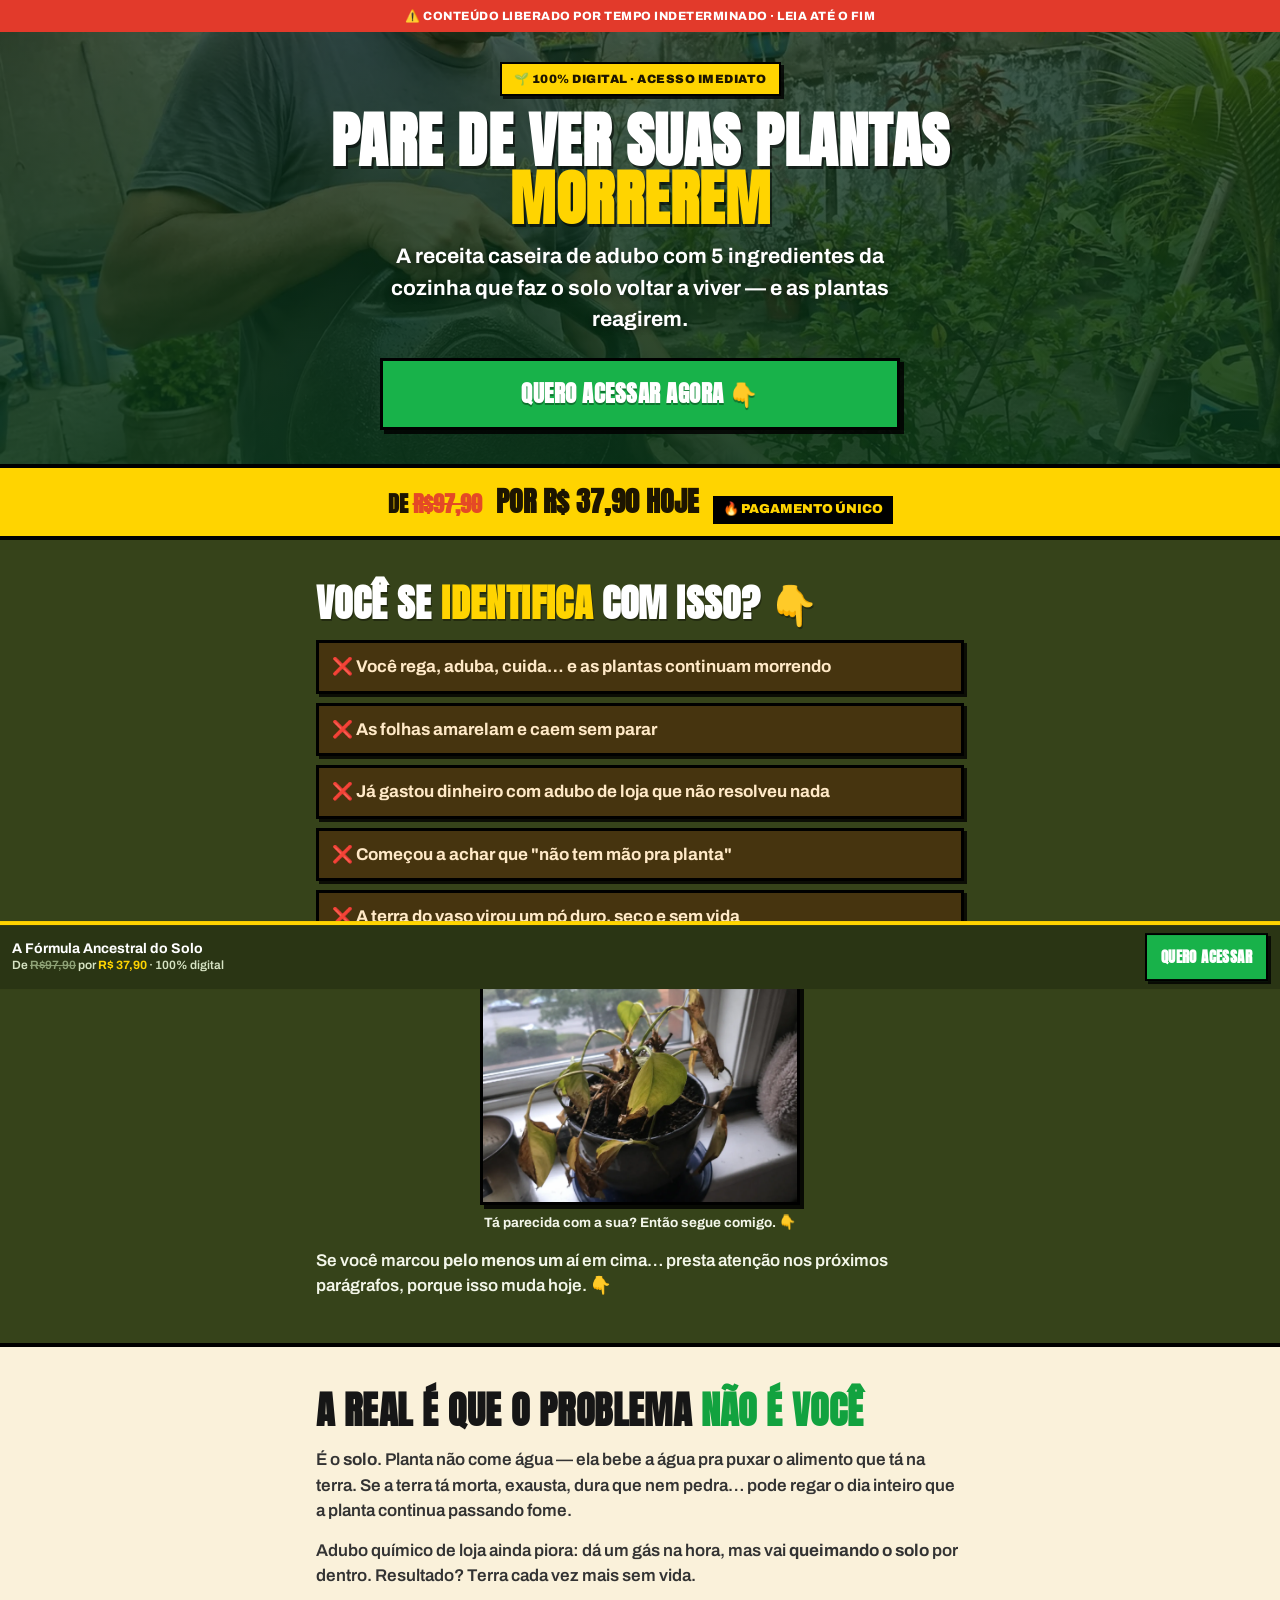
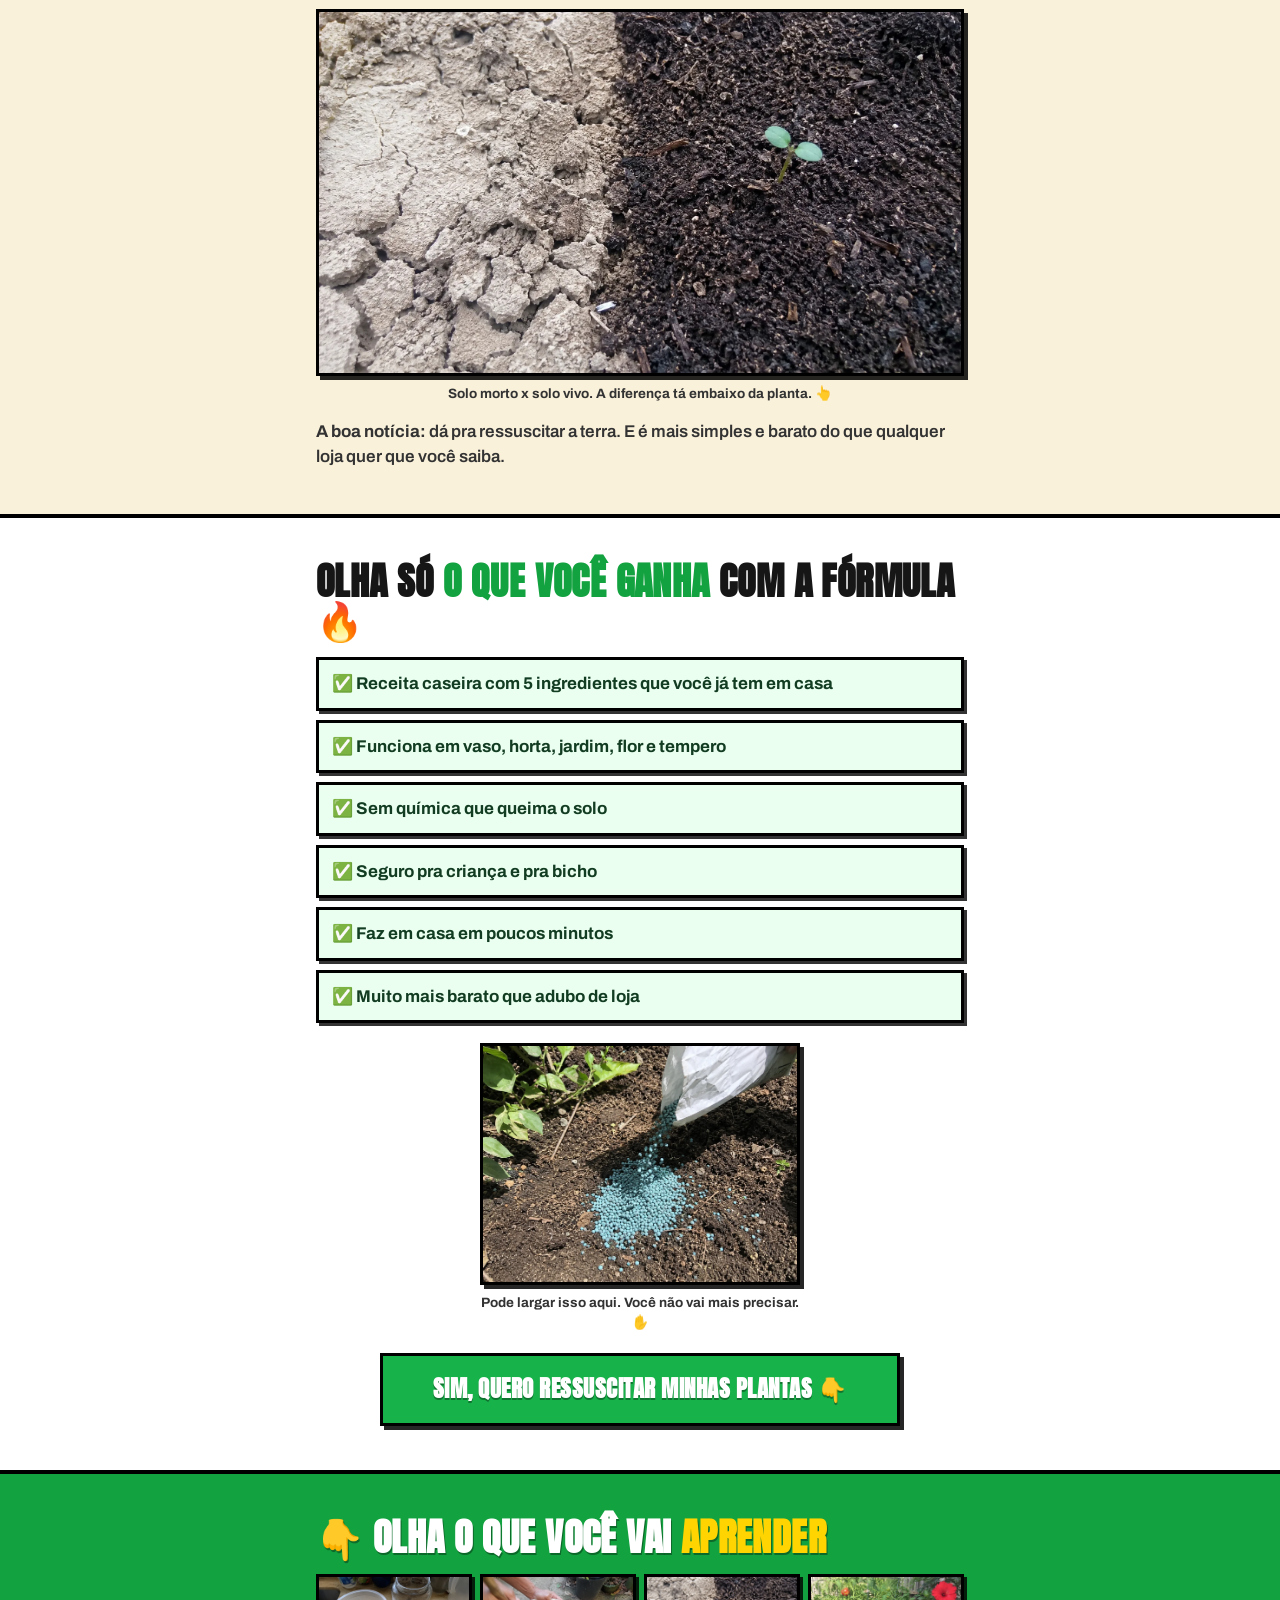
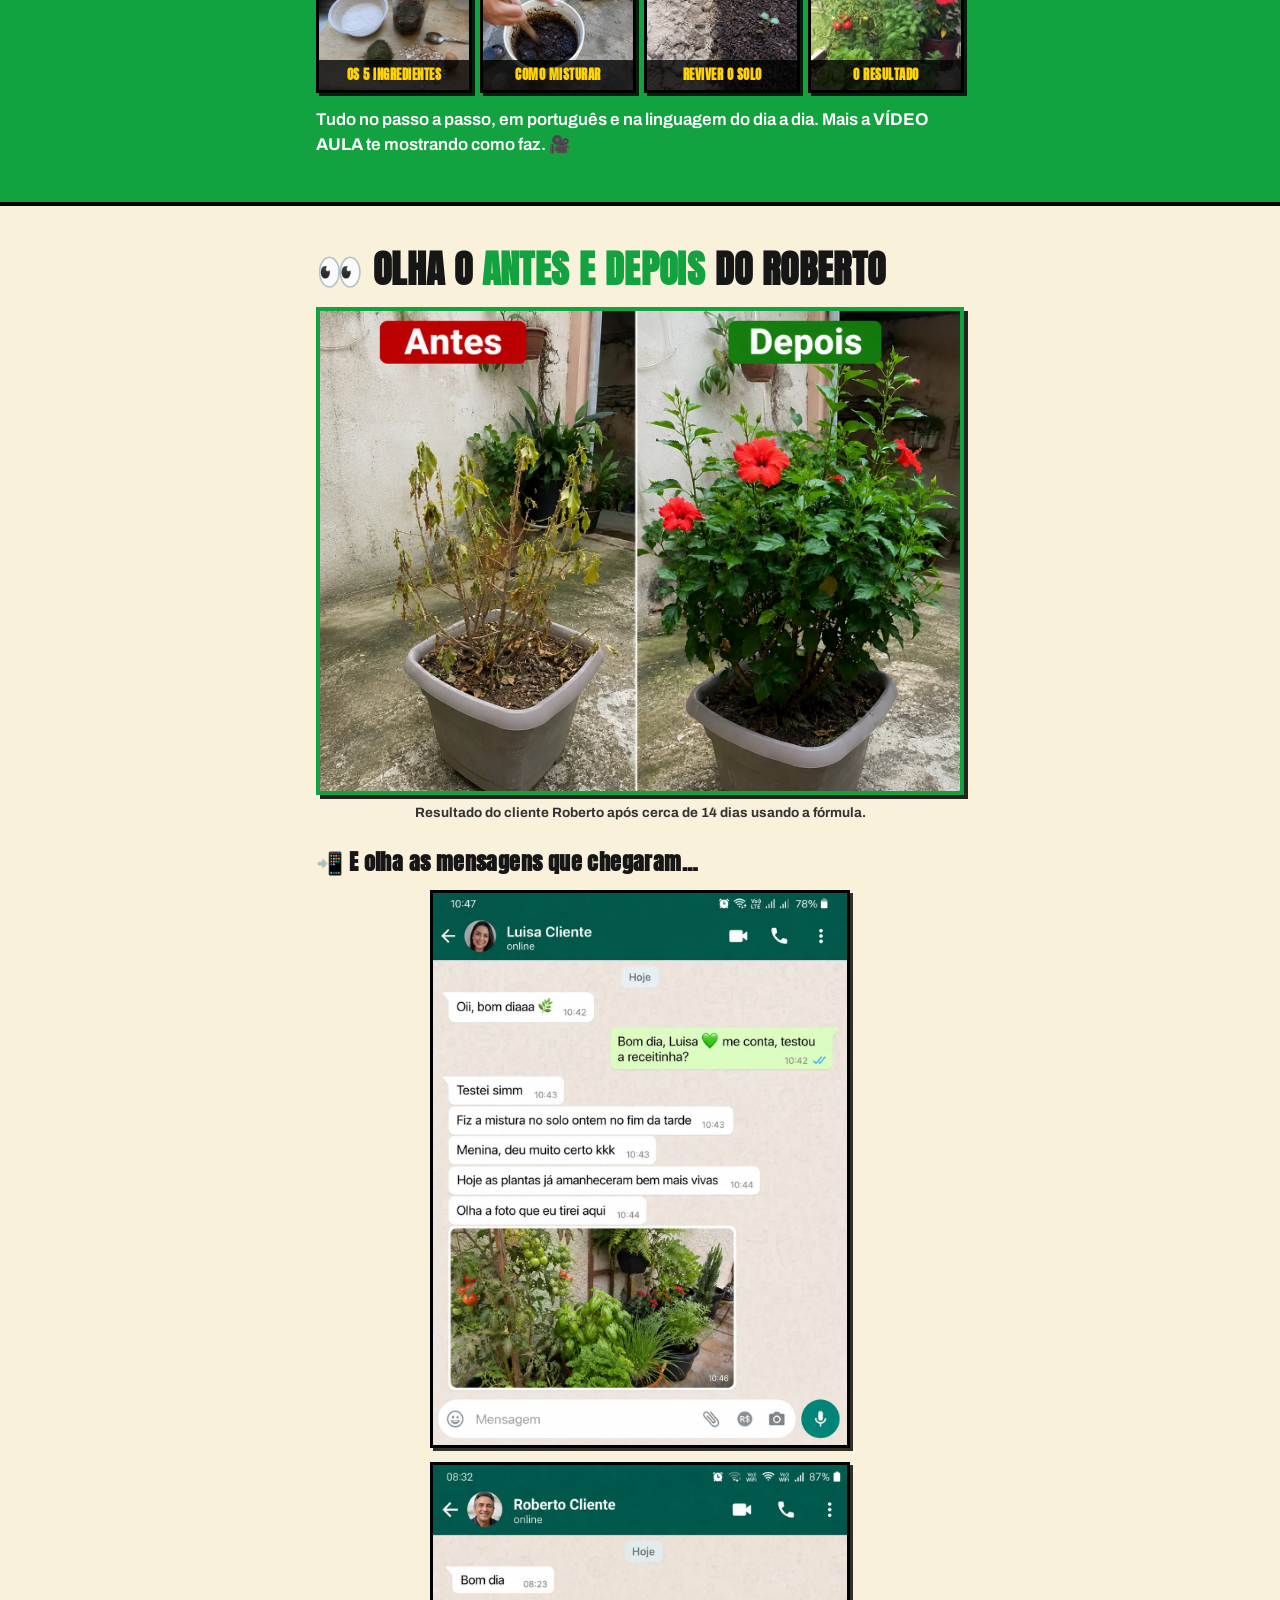
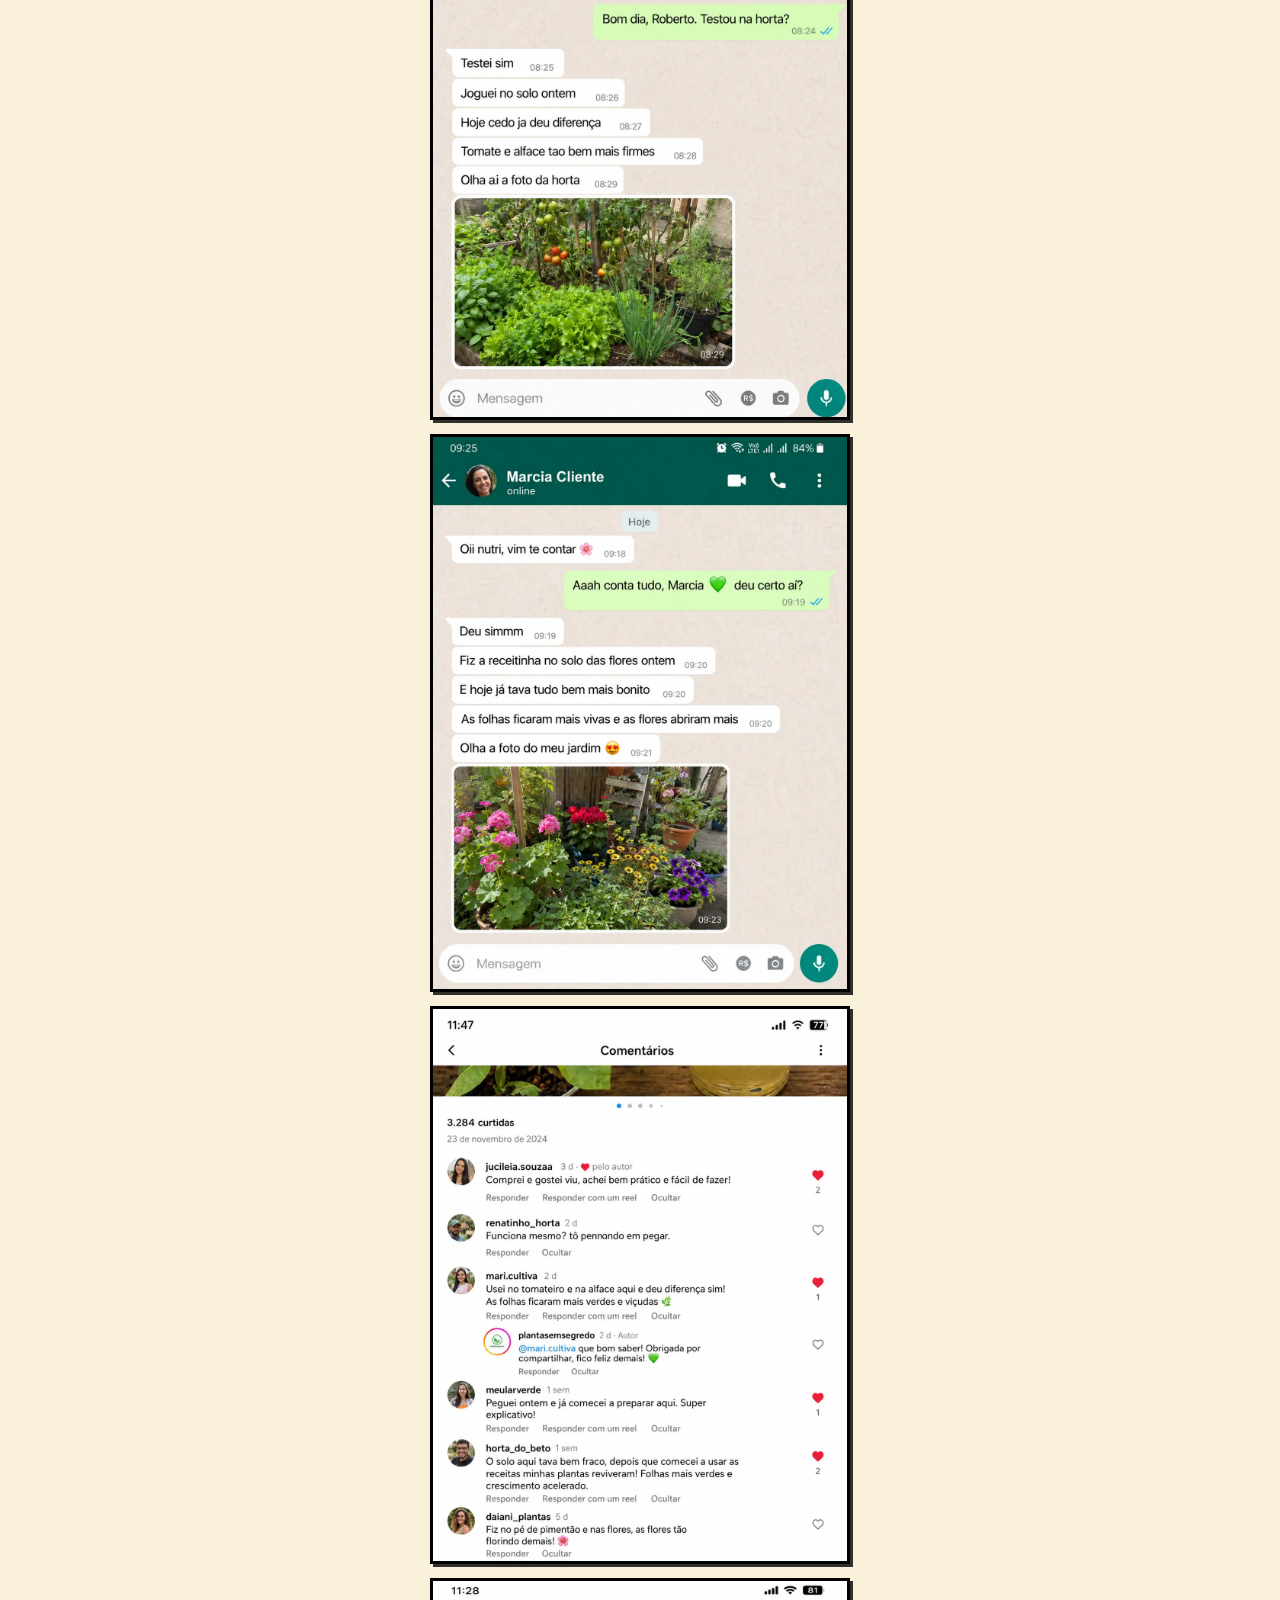
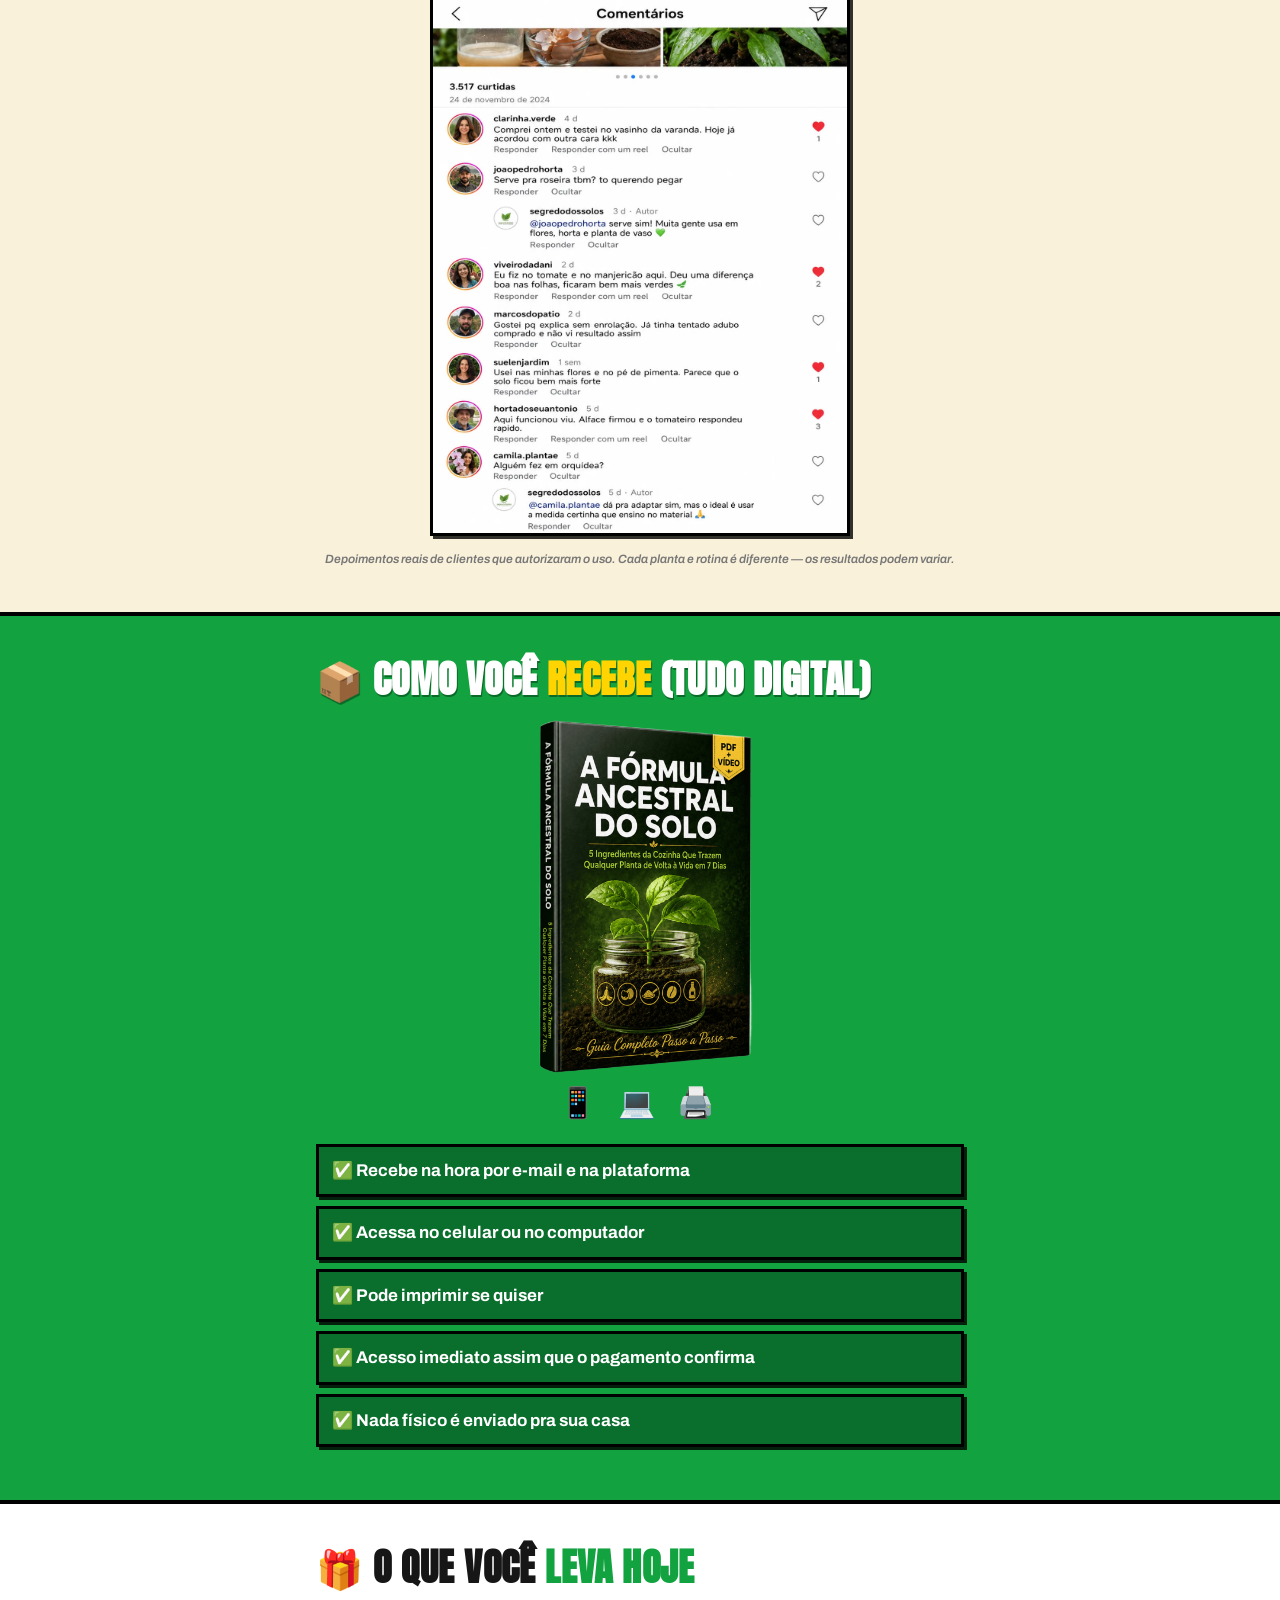
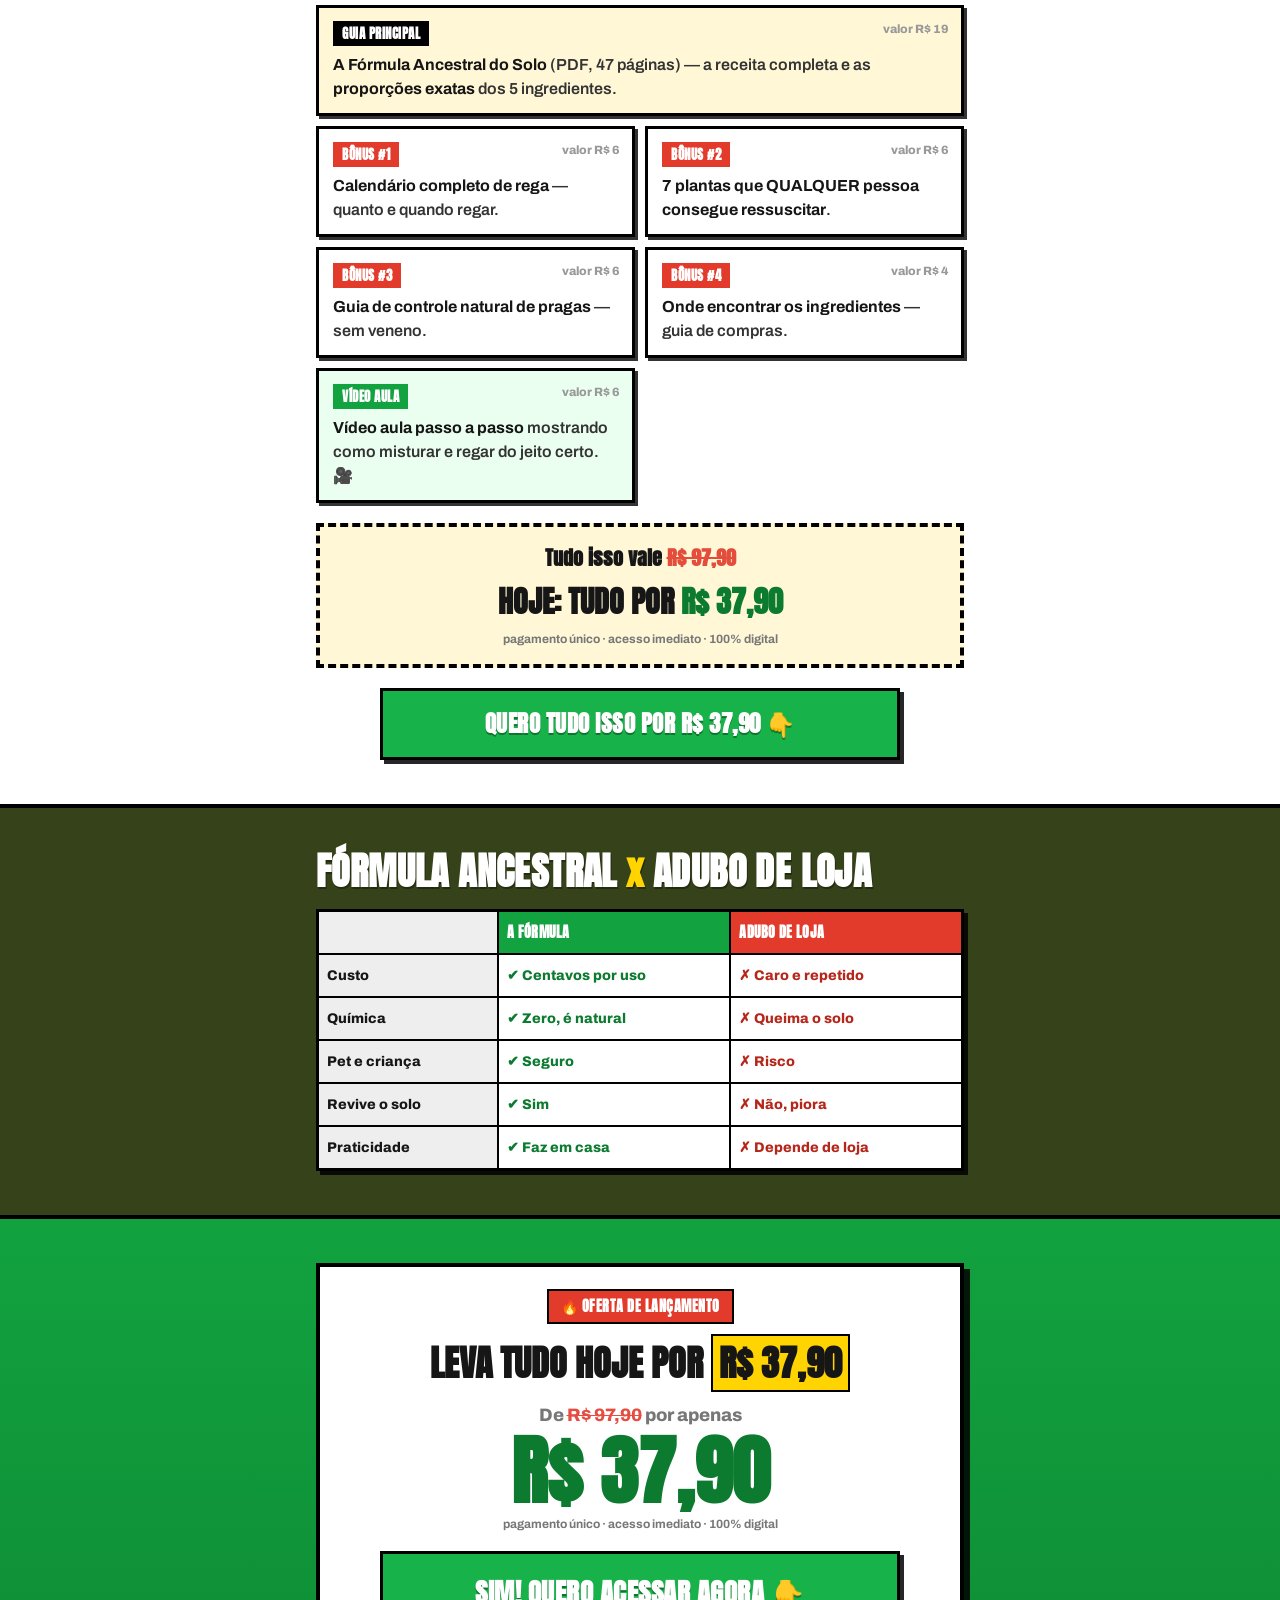
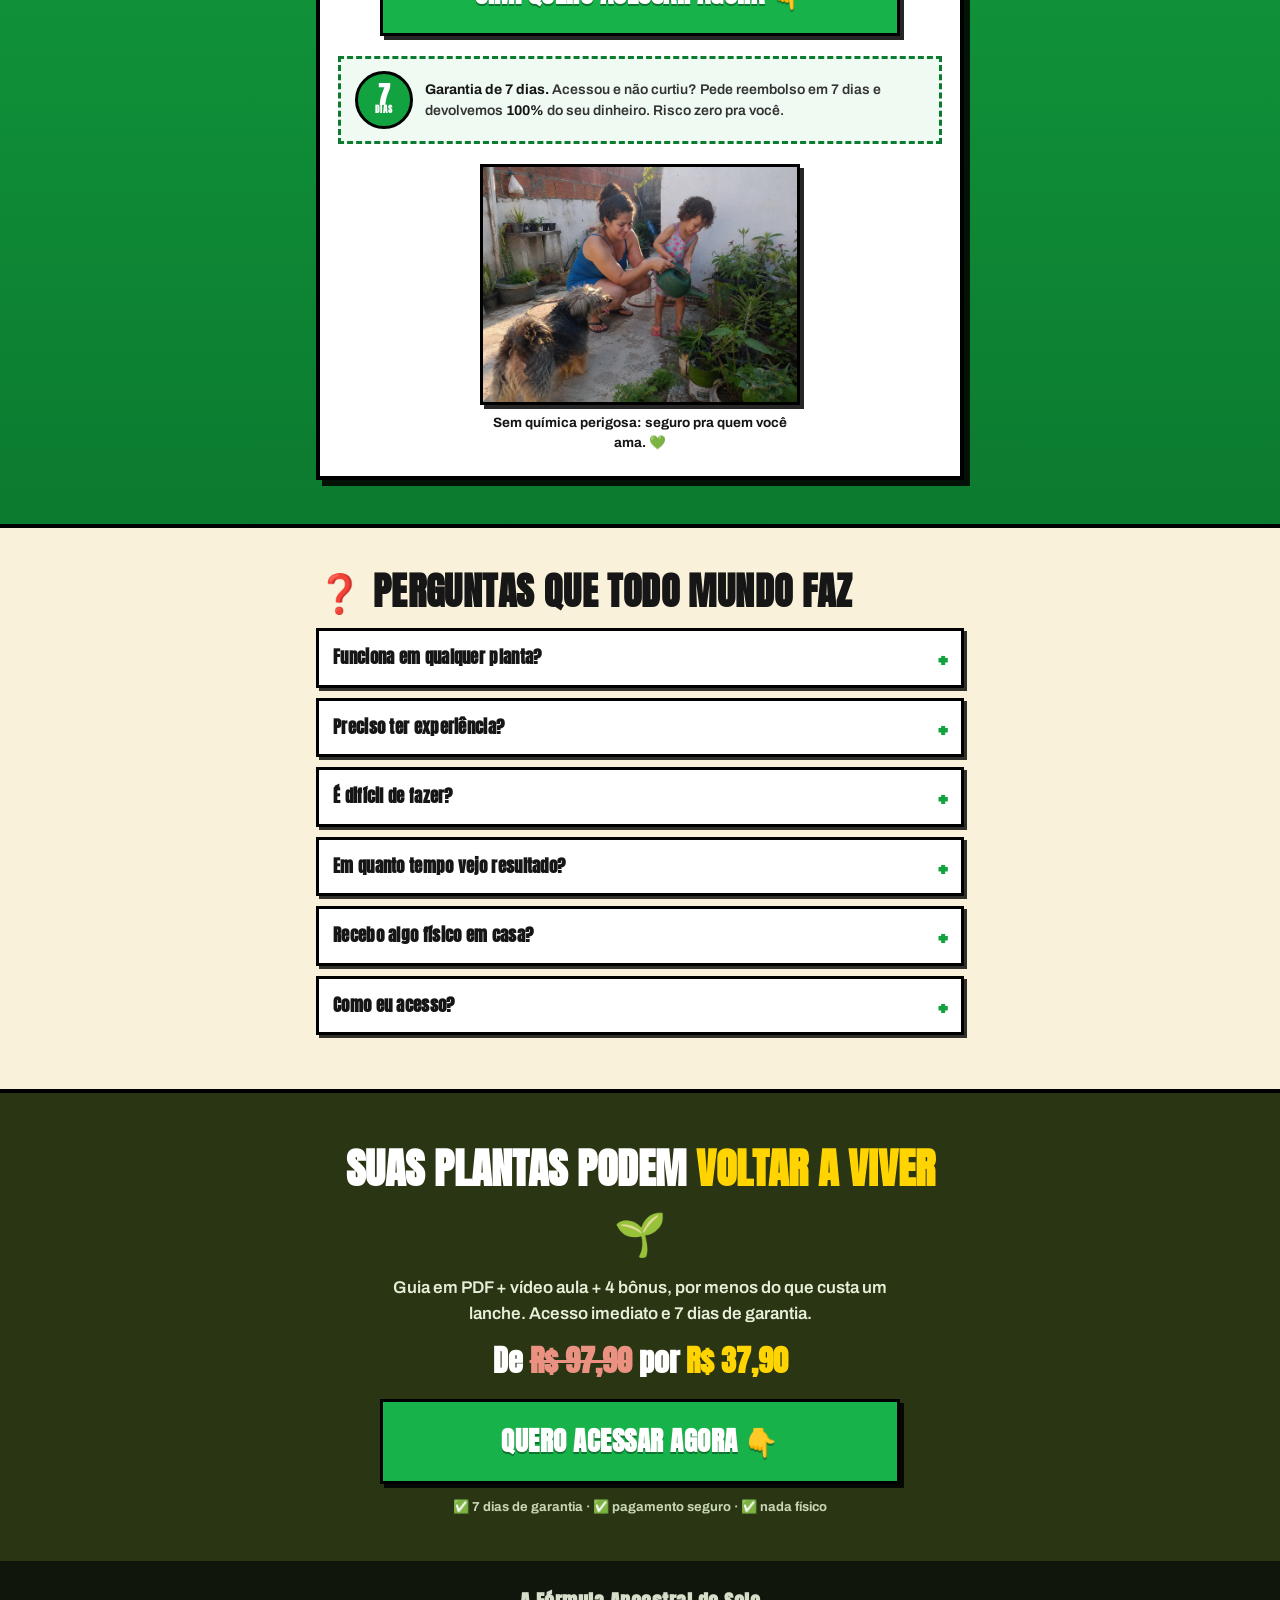
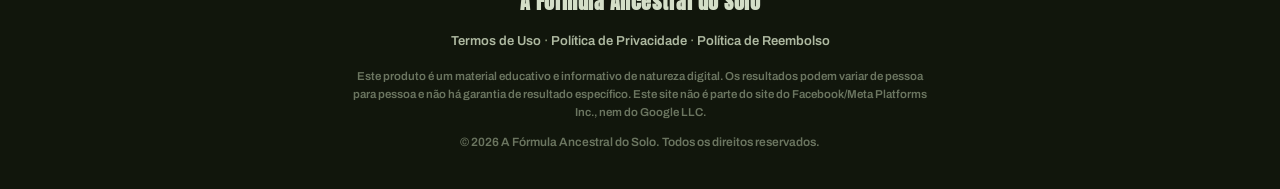
==== commit 9c9b2214: "LP 1-3: preco R$47,90 -> R$37,90 (47,90 ficou acima do teto de conversao) Ancora mantida em R$97,90." ====
--- a/2/index.html
+++ b/2/index.html
@@ -3,11 +3,11 @@
 <head>
   <meta charset="UTF-8">
   <meta name="viewport" content="width=device-width, initial-scale=1.0">
-  <title>PARE de ver suas plantas morrerem — A Fórmula Ancestral do Solo (R$ 47,90)</title>
-  <meta name="description" content="A receita caseira de adubo com 5 ingredientes da cozinha que faz o solo voltar a viver. Guia digital em PDF + vídeo aula. 100% digital, acesso imediato. De R$97,90 por R$ 47,90 hoje.">
+  <title>PARE de ver suas plantas morrerem — A Fórmula Ancestral do Solo (R$ 37,90)</title>
+  <meta name="description" content="A receita caseira de adubo com 5 ingredientes da cozinha que faz o solo voltar a viver. Guia digital em PDF + vídeo aula. 100% digital, acesso imediato. De R$97,90 por R$ 37,90 hoje.">
 
   <meta property="og:title" content="PARE de ver suas plantas morrerem — A Fórmula Ancestral do Solo">
-  <meta property="og:description" content="A receita caseira de adubo com 5 ingredientes da cozinha que faz o solo voltar a viver. 100% digital. De R$97,90 por R$ 47,90 hoje.">
+  <meta property="og:description" content="A receita caseira de adubo com 5 ingredientes da cozinha que faz o solo voltar a viver. 100% digital. De R$97,90 por R$ 37,90 hoje.">
   <meta property="og:image" content="../images/plants-thriving.webp">
   <meta property="og:type" content="website">
   <meta name="twitter:card" content="summary_large_image">
@@ -54,7 +54,7 @@
   <!-- Faixa de preço -->
   <div class="pricebar">
     <span class="pricebar__old">DE <s>R$97,90</s></span>
-    <span class="pricebar__new">POR R$ 47,90 HOJE</span>
+    <span class="pricebar__new">POR R$ 37,90 HOJE</span>
     <span class="pricebar__tag">🔥 PAGAMENTO ÚNICO</span>
   </div>
 
@@ -62,7 +62,7 @@
   <div class="sticky" id="stickyCta" aria-hidden="true">
     <div class="sticky__txt">
       <strong>A Fórmula Ancestral do Solo</strong>
-      <span>De <s>R$97,90</s> por <b>R$ 47,90</b> &middot; 100% digital</span>
+      <span>De <s>R$97,90</s> por <b>R$ 37,90</b> &middot; 100% digital</span>
     </div>
     <a href="https://pay.hotmart.com/N106351965H?off=jktg8pqb&checkoutMode=10" class="sticky__btn">QUERO ACESSAR</a>
   </div>
@@ -227,10 +227,10 @@
 
         <div class="anchor">
           <p class="anchor__line">Tudo isso vale <s>R$ 97,90</s></p>
-          <p class="anchor__today">HOJE: TUDO POR <span class="anchor__price">R$ 47,90</span></p>
+          <p class="anchor__today">HOJE: TUDO POR <span class="anchor__price">R$ 37,90</span></p>
           <p class="anchor__note">pagamento único &middot; acesso imediato &middot; 100% digital</p>
         </div>
-        <a href="https://pay.hotmart.com/N106351965H?off=jktg8pqb&checkoutMode=10" class="btn btn--block">QUERO TUDO ISSO POR R$ 47,90 👇</a>
+        <a href="https://pay.hotmart.com/N106351965H?off=jktg8pqb&checkoutMode=10" class="btn btn--block">QUERO TUDO ISSO POR R$ 37,90 👇</a>
       </div>
     </section>
 
@@ -258,9 +258,9 @@
       <div class="wrap">
         <div class="offerbox">
           <span class="offerbox__eyebrow">🔥 OFERTA DE LANÇAMENTO</span>
-          <h2 class="offerbox__h">LEVA TUDO HOJE POR <span class="txt-yellow">R$ 47,90</span></h2>
+          <h2 class="offerbox__h">LEVA TUDO HOJE POR <span class="txt-yellow">R$ 37,90</span></h2>
           <p class="offerbox__from">De <s>R$ 97,90</s> por apenas</p>
-          <p class="offerbox__price">R$ 47,90</p>
+          <p class="offerbox__price">R$ 37,90</p>
           <p class="offerbox__note">pagamento único &middot; acesso imediato &middot; 100% digital</p>
           <a href="https://pay.hotmart.com/N106351965H?off=jktg8pqb&checkoutMode=10" class="btn btn--giant">SIM! QUERO ACESSAR AGORA 👇</a>
 
@@ -297,7 +297,7 @@
       <div class="wrap">
         <h2 class="finalcta__h">SUAS PLANTAS PODEM <span class="txt-yellow">VOLTAR A VIVER</span> 🌱</h2>
         <p class="finalcta__p">Guia em PDF + vídeo aula + 4 bônus, por menos do que custa um lanche. Acesso imediato e 7 dias de garantia.</p>
-        <p class="finalcta__price">De <s>R$ 97,90</s> por <b>R$ 47,90</b></p>
+        <p class="finalcta__price">De <s>R$ 97,90</s> por <b>R$ 37,90</b></p>
         <a href="https://pay.hotmart.com/N106351965H?off=jktg8pqb&checkoutMode=10" class="btn btn--giant">QUERO ACESSAR AGORA 👇</a>
         <p class="finalcta__reassure">✅ 7 dias de garantia &middot; ✅ pagamento seguro &middot; ✅ nada físico</p>
       </div>
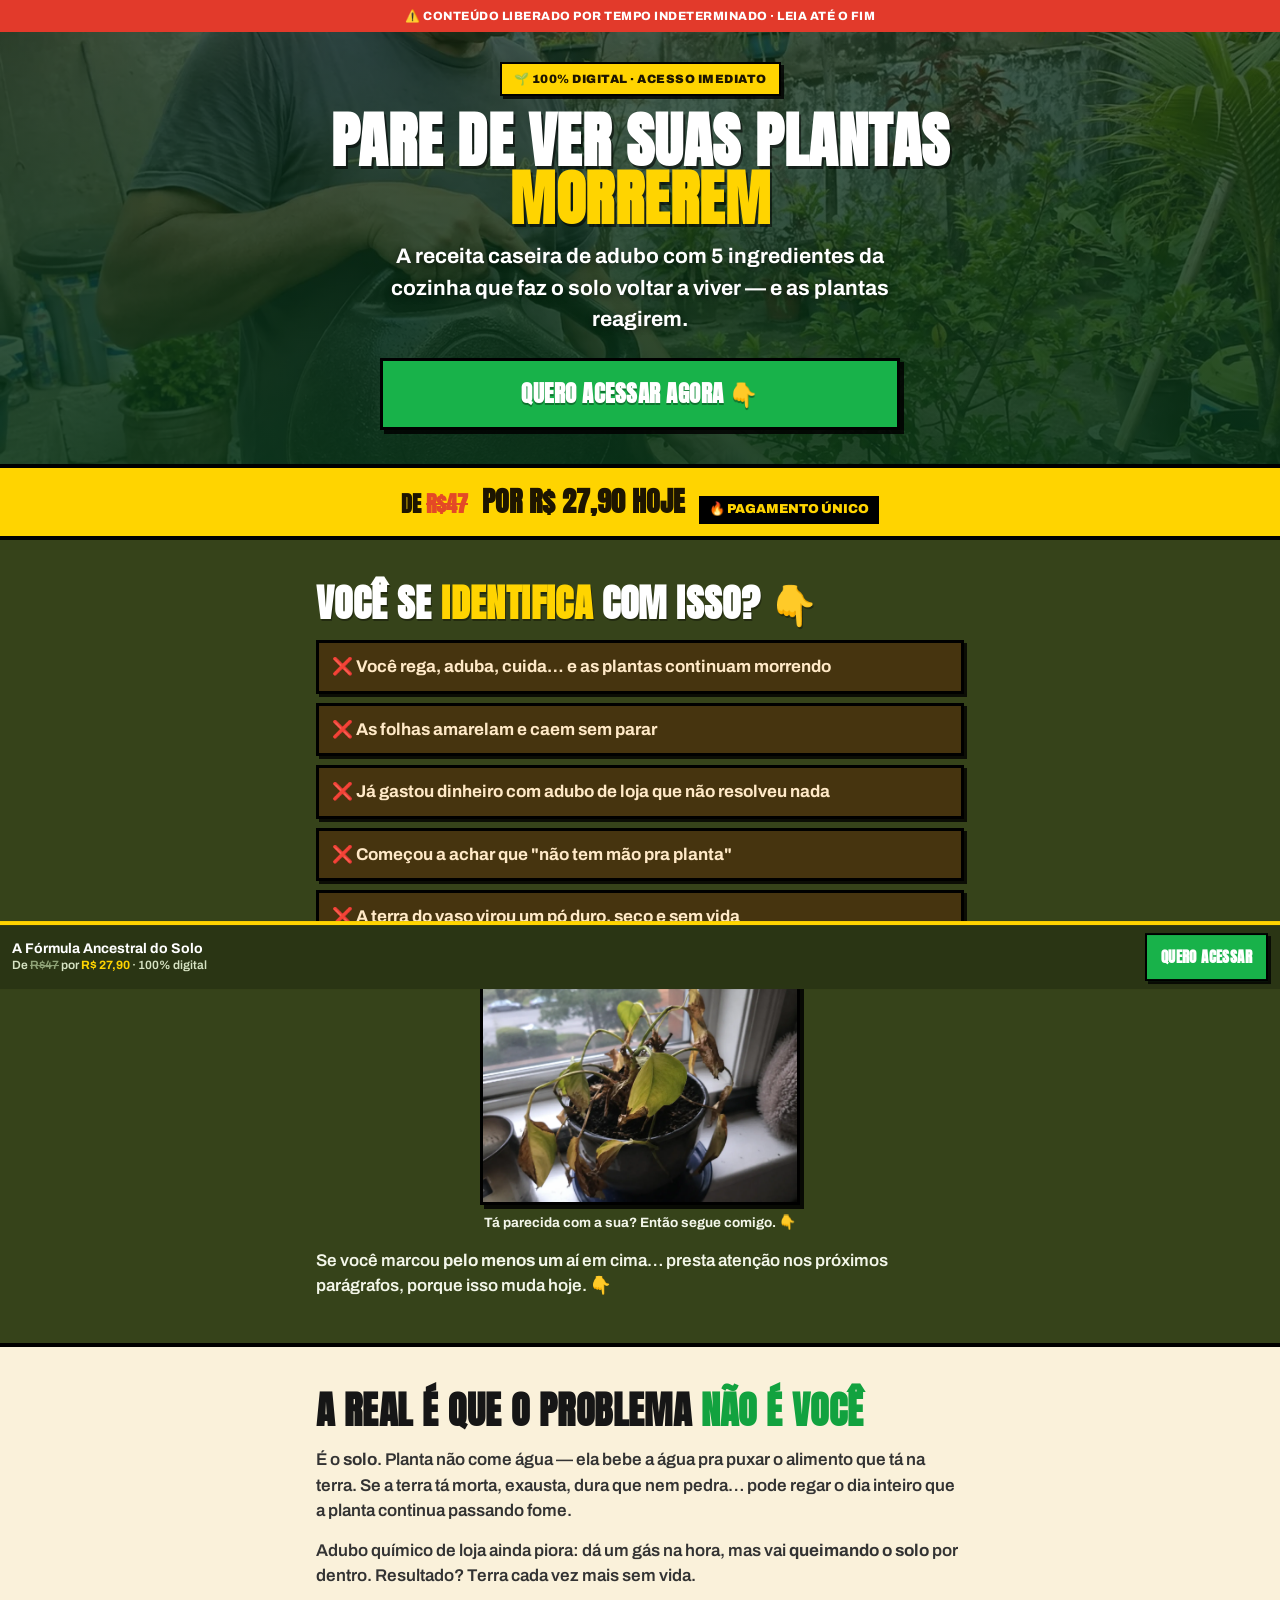
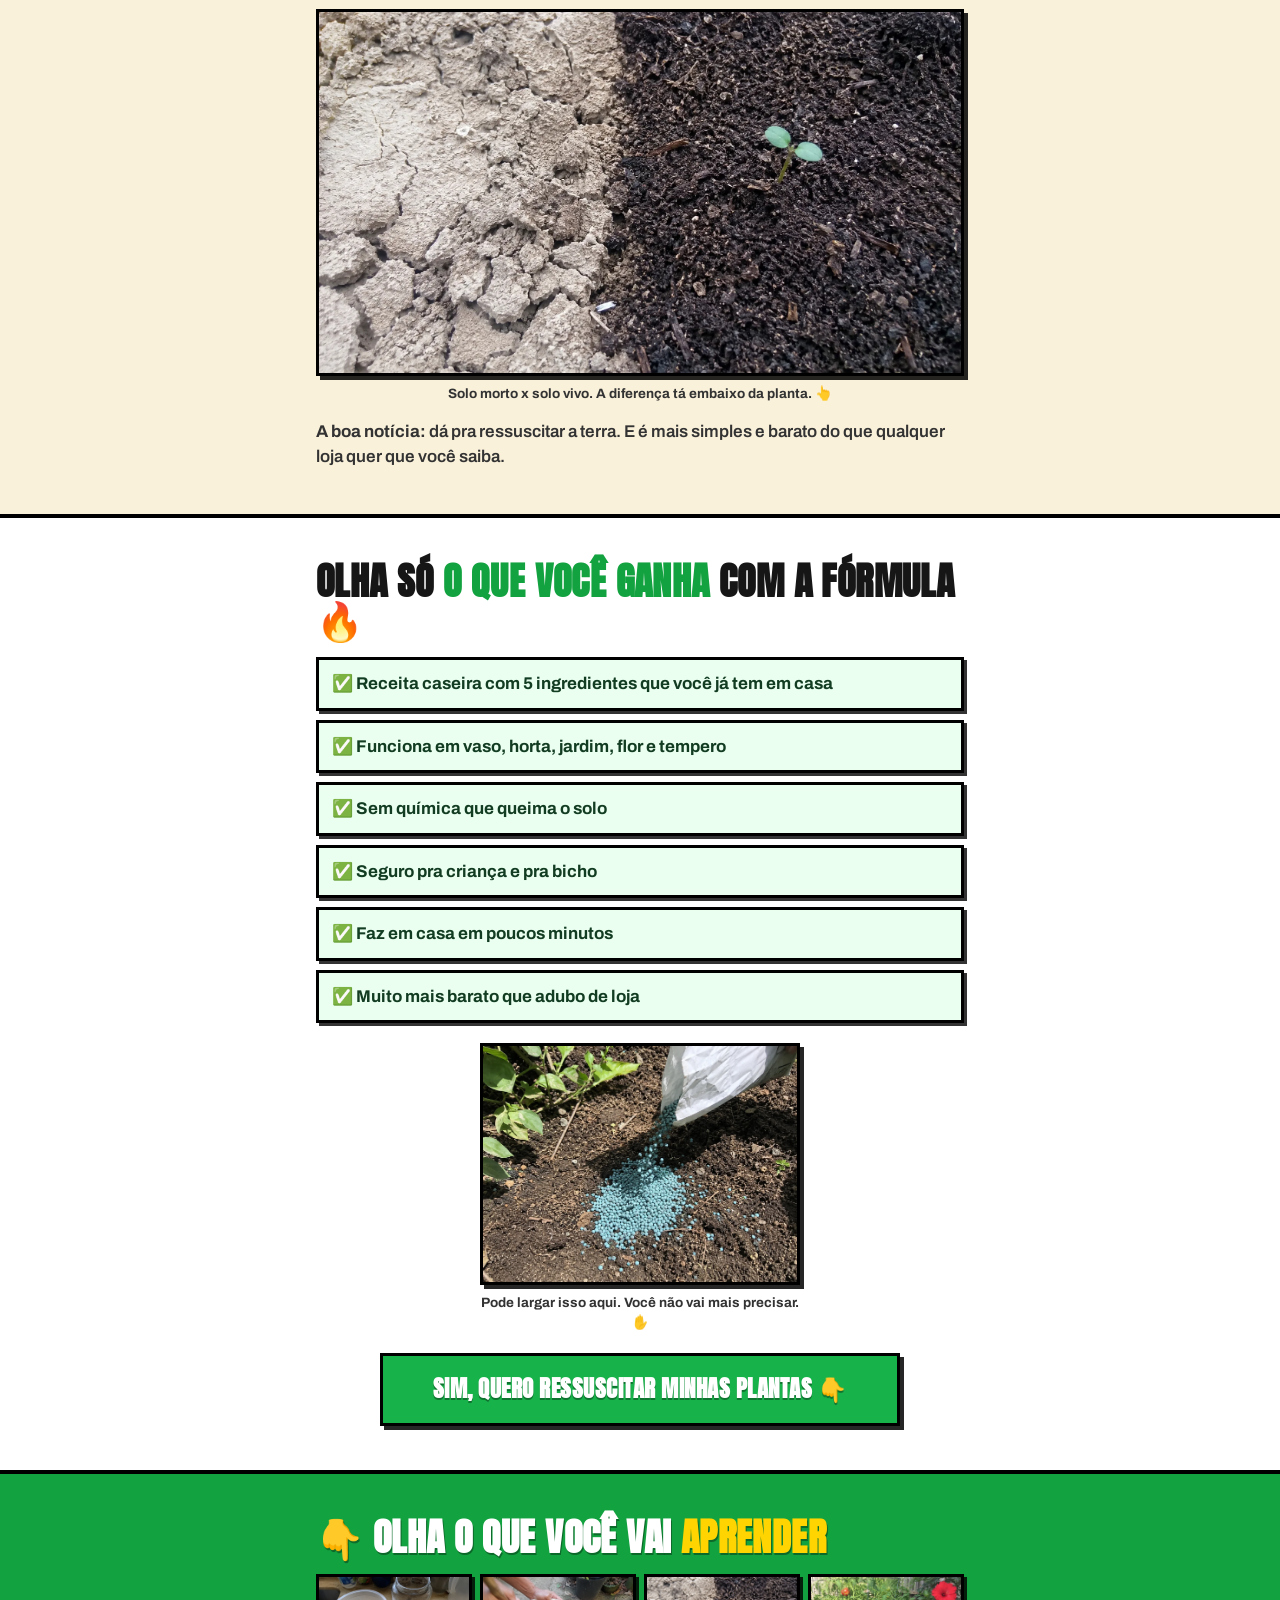
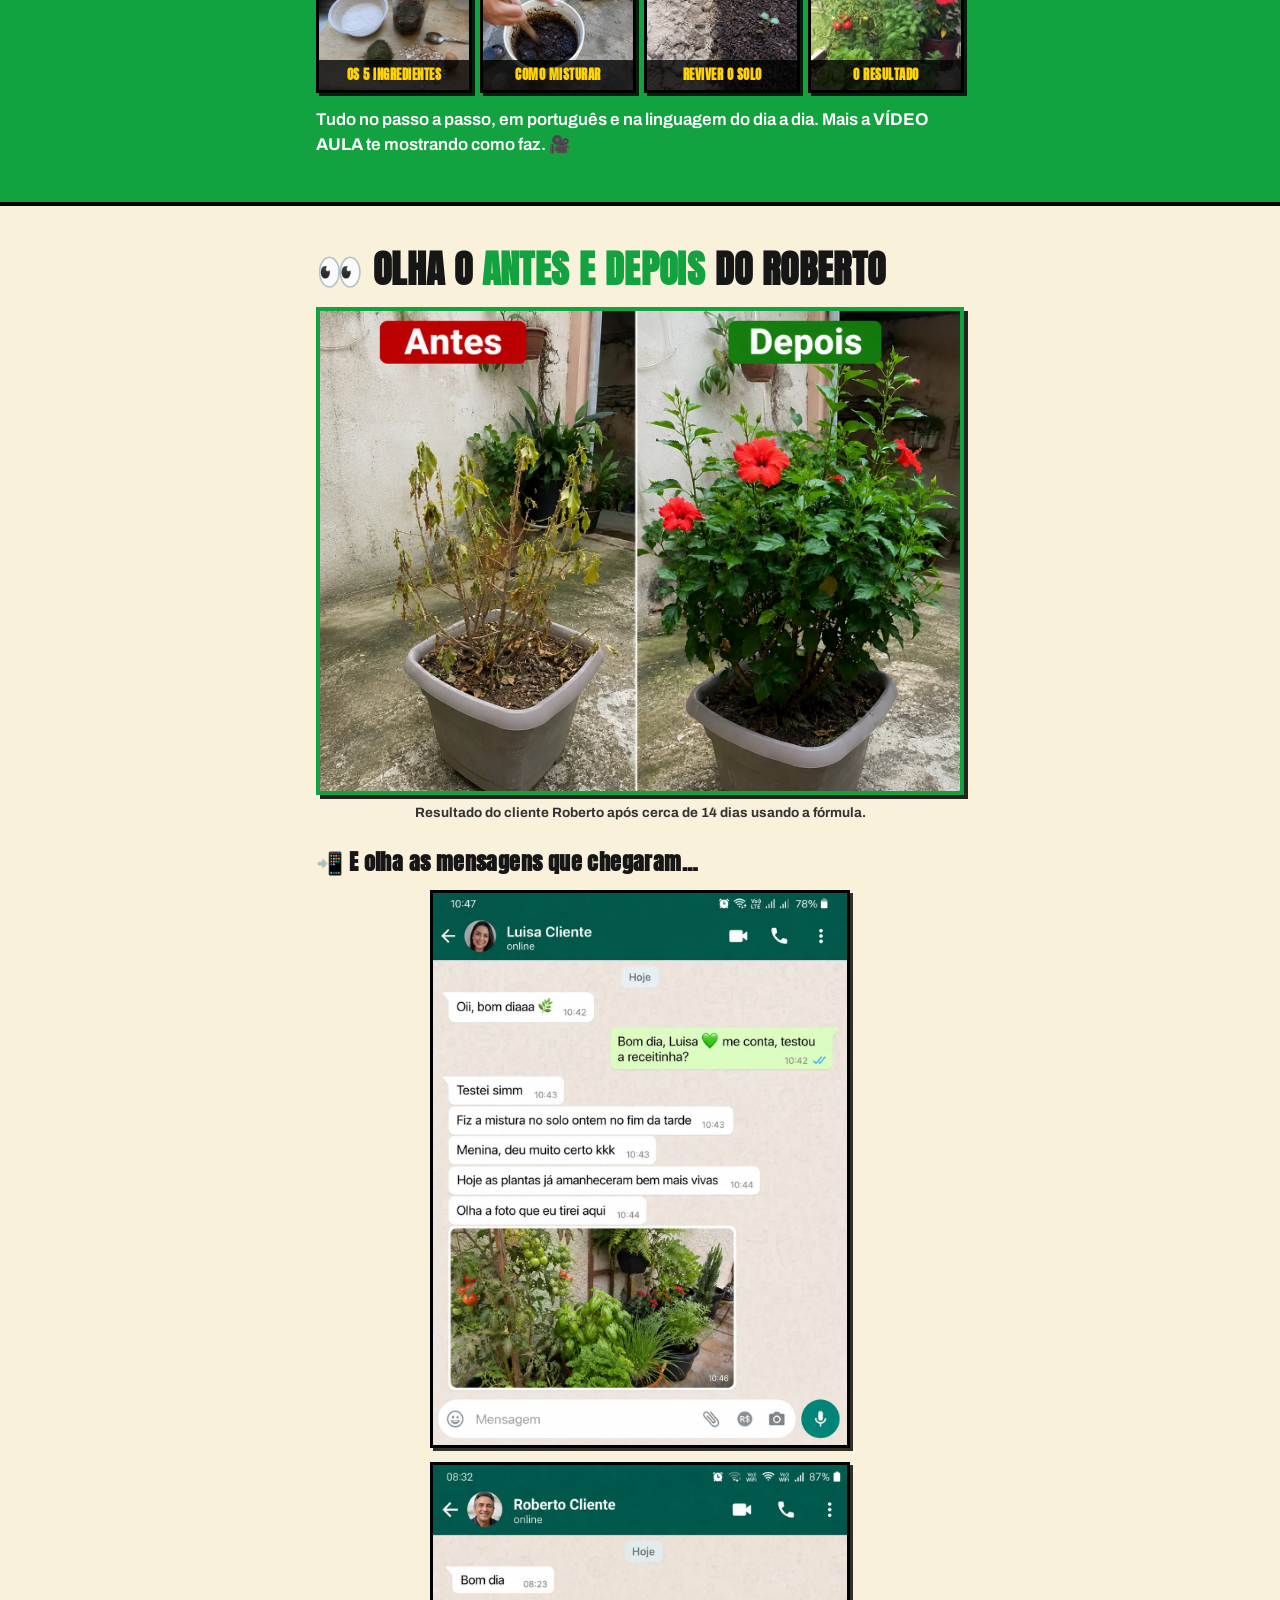
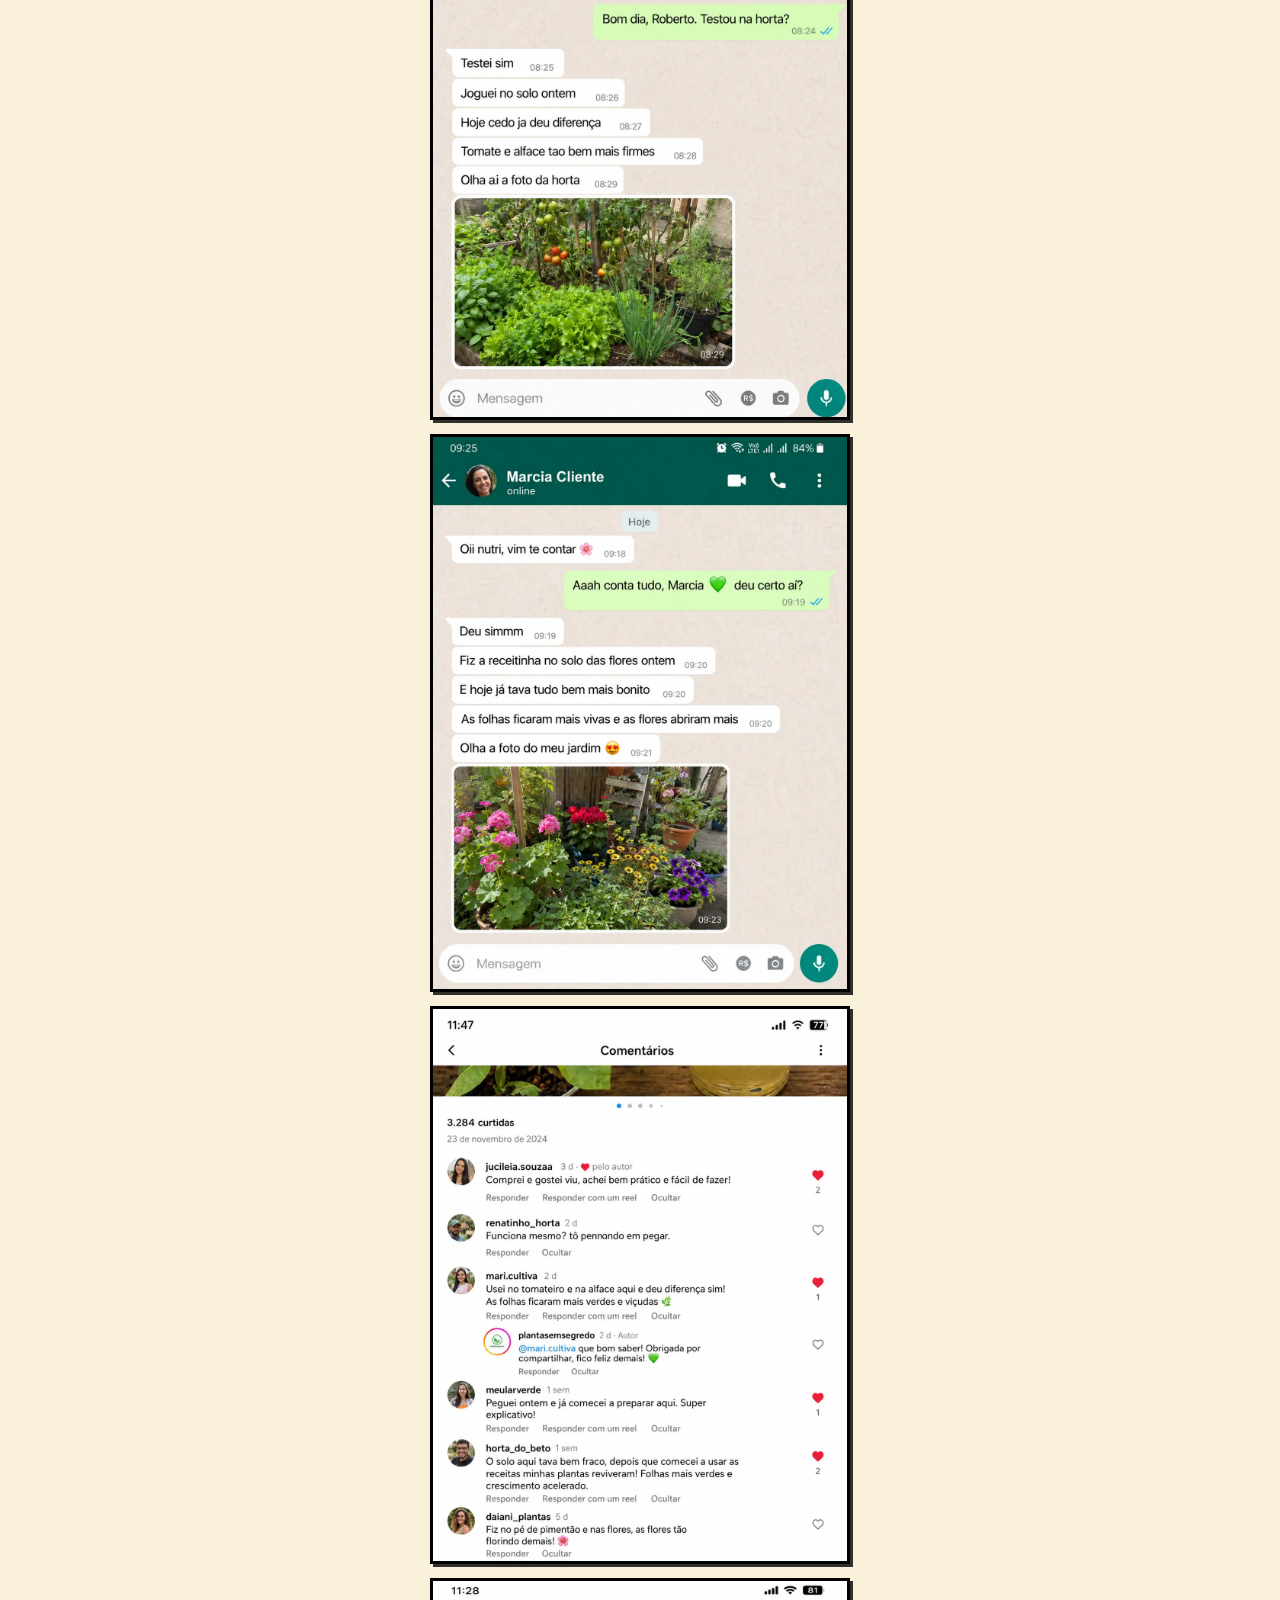
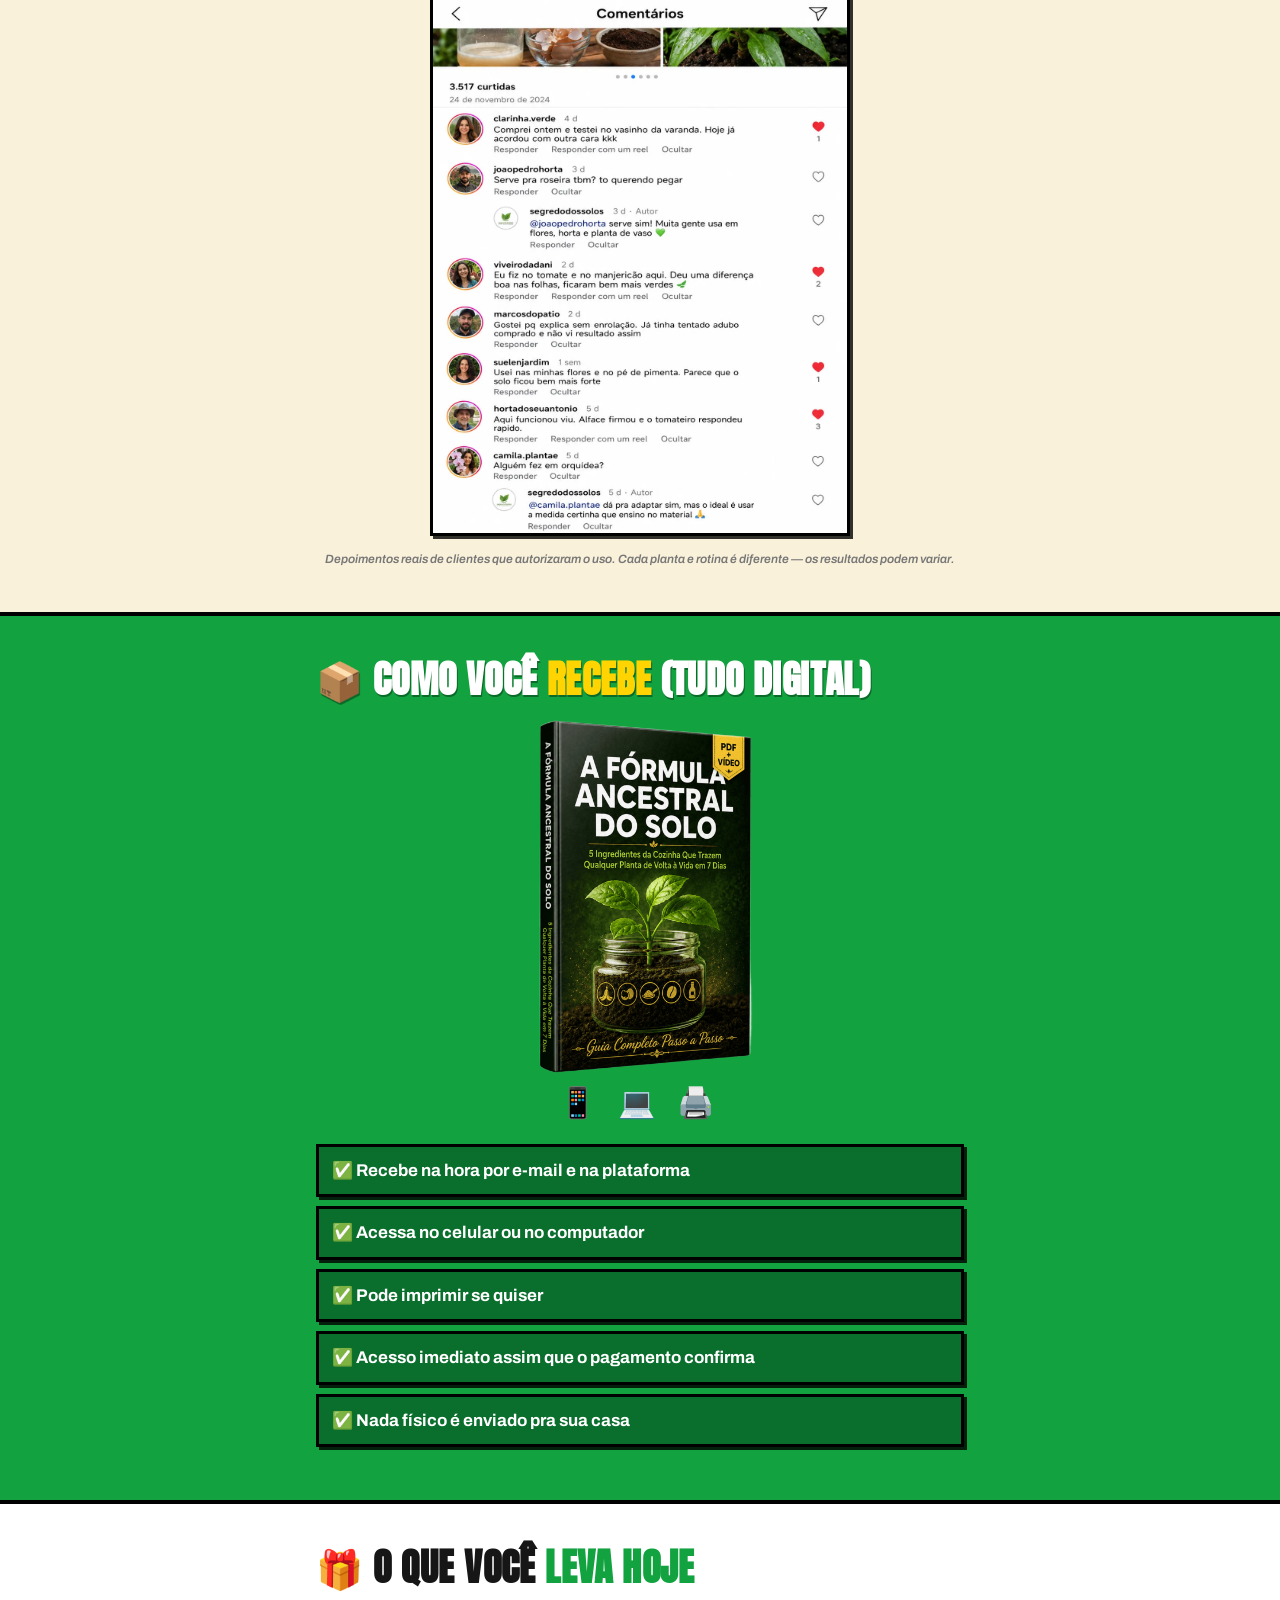
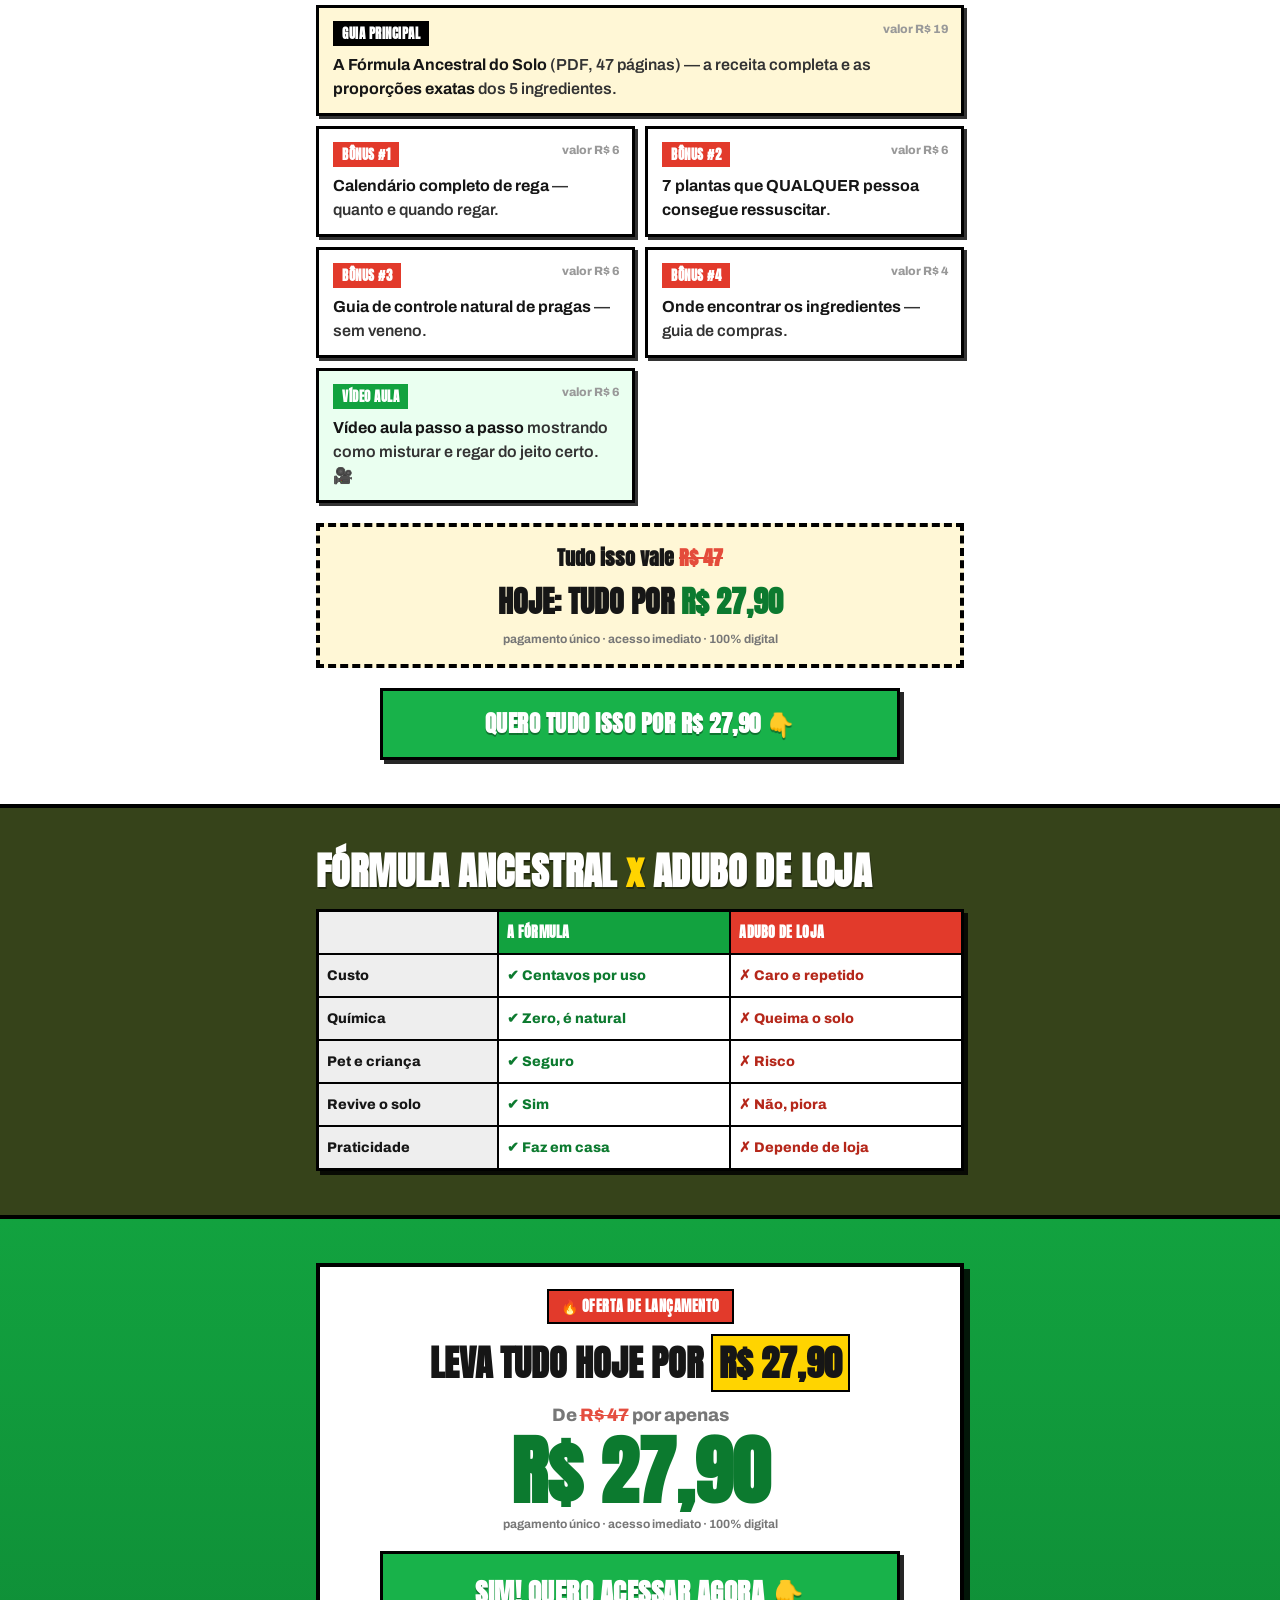
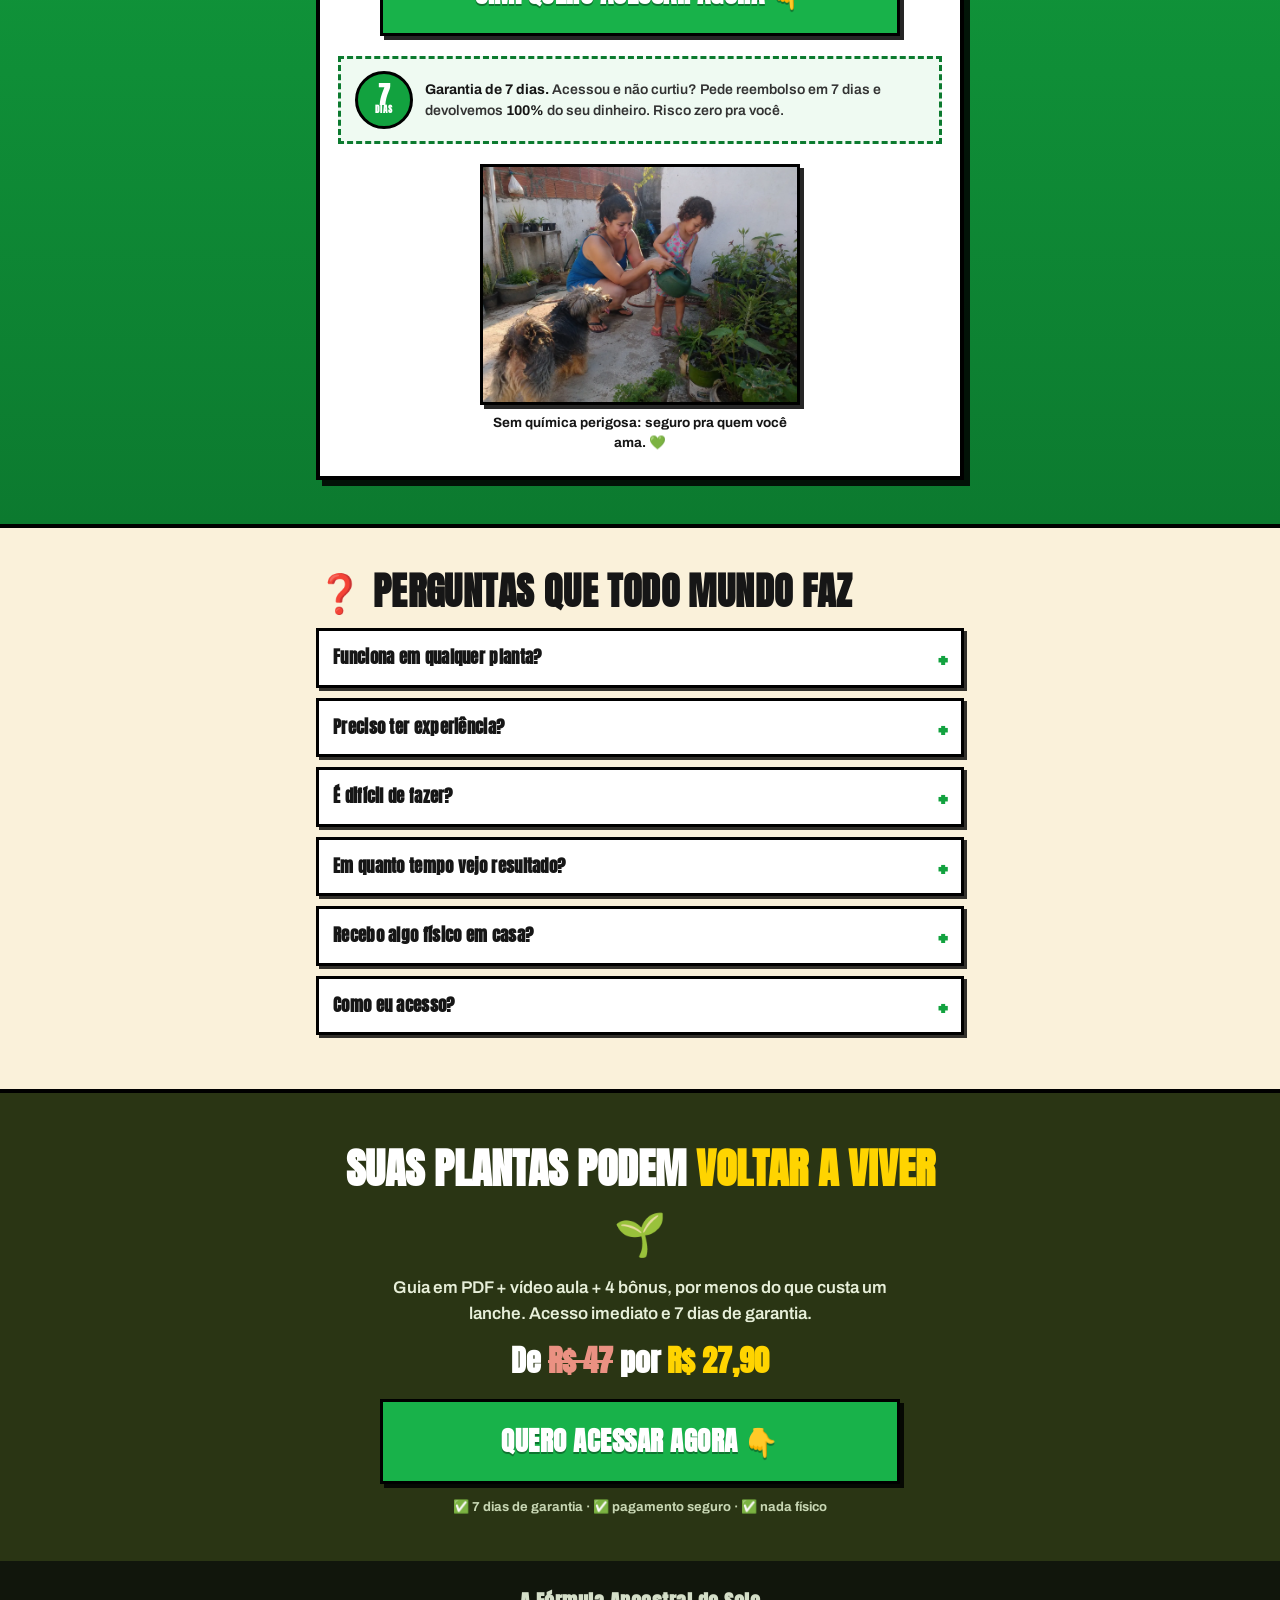
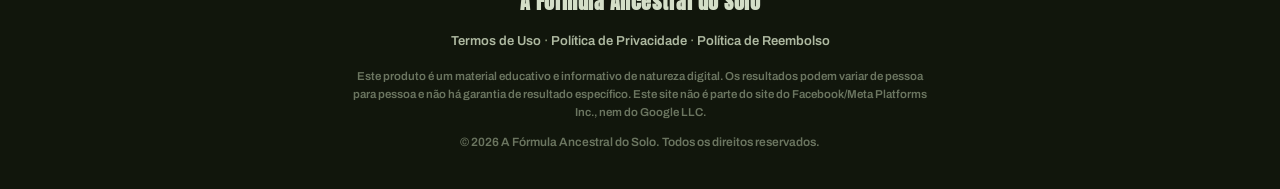
==== commit 906c7ebc: "LP 1-3: volta para R$27,90 (ancora de R$47) - teto de conversao confirmado Teste de preco concluido:" ====
--- a/2/index.html
+++ b/2/index.html
@@ -3,11 +3,11 @@
 <head>
   <meta charset="UTF-8">
   <meta name="viewport" content="width=device-width, initial-scale=1.0">
-  <title>PARE de ver suas plantas morrerem — A Fórmula Ancestral do Solo (R$ 37,90)</title>
-  <meta name="description" content="A receita caseira de adubo com 5 ingredientes da cozinha que faz o solo voltar a viver. Guia digital em PDF + vídeo aula. 100% digital, acesso imediato. De R$97,90 por R$ 37,90 hoje.">
+  <title>PARE de ver suas plantas morrerem — A Fórmula Ancestral do Solo (R$ 27,90)</title>
+  <meta name="description" content="A receita caseira de adubo com 5 ingredientes da cozinha que faz o solo voltar a viver. Guia digital em PDF + vídeo aula. 100% digital, acesso imediato. De R$47 por R$ 27,90 hoje.">
 
   <meta property="og:title" content="PARE de ver suas plantas morrerem — A Fórmula Ancestral do Solo">
-  <meta property="og:description" content="A receita caseira de adubo com 5 ingredientes da cozinha que faz o solo voltar a viver. 100% digital. De R$97,90 por R$ 37,90 hoje.">
+  <meta property="og:description" content="A receita caseira de adubo com 5 ingredientes da cozinha que faz o solo voltar a viver. 100% digital. De R$47 por R$ 27,90 hoje.">
   <meta property="og:image" content="../images/plants-thriving.webp">
   <meta property="og:type" content="website">
   <meta name="twitter:card" content="summary_large_image">
@@ -53,8 +53,8 @@
 
   <!-- Faixa de preço -->
   <div class="pricebar">
-    <span class="pricebar__old">DE <s>R$97,90</s></span>
-    <span class="pricebar__new">POR R$ 37,90 HOJE</span>
+    <span class="pricebar__old">DE <s>R$47</s></span>
+    <span class="pricebar__new">POR R$ 27,90 HOJE</span>
     <span class="pricebar__tag">🔥 PAGAMENTO ÚNICO</span>
   </div>
 
@@ -62,7 +62,7 @@
   <div class="sticky" id="stickyCta" aria-hidden="true">
     <div class="sticky__txt">
       <strong>A Fórmula Ancestral do Solo</strong>
-      <span>De <s>R$97,90</s> por <b>R$ 37,90</b> &middot; 100% digital</span>
+      <span>De <s>R$47</s> por <b>R$ 27,90</b> &middot; 100% digital</span>
     </div>
     <a href="https://pay.hotmart.com/N106351965H?off=jktg8pqb&checkoutMode=10" class="sticky__btn">QUERO ACESSAR</a>
   </div>
@@ -226,11 +226,11 @@
         </div>
 
         <div class="anchor">
-          <p class="anchor__line">Tudo isso vale <s>R$ 97,90</s></p>
-          <p class="anchor__today">HOJE: TUDO POR <span class="anchor__price">R$ 37,90</span></p>
+          <p class="anchor__line">Tudo isso vale <s>R$ 47</s></p>
+          <p class="anchor__today">HOJE: TUDO POR <span class="anchor__price">R$ 27,90</span></p>
           <p class="anchor__note">pagamento único &middot; acesso imediato &middot; 100% digital</p>
         </div>
-        <a href="https://pay.hotmart.com/N106351965H?off=jktg8pqb&checkoutMode=10" class="btn btn--block">QUERO TUDO ISSO POR R$ 37,90 👇</a>
+        <a href="https://pay.hotmart.com/N106351965H?off=jktg8pqb&checkoutMode=10" class="btn btn--block">QUERO TUDO ISSO POR R$ 27,90 👇</a>
       </div>
     </section>
 
@@ -258,9 +258,9 @@
       <div class="wrap">
         <div class="offerbox">
           <span class="offerbox__eyebrow">🔥 OFERTA DE LANÇAMENTO</span>
-          <h2 class="offerbox__h">LEVA TUDO HOJE POR <span class="txt-yellow">R$ 37,90</span></h2>
-          <p class="offerbox__from">De <s>R$ 97,90</s> por apenas</p>
-          <p class="offerbox__price">R$ 37,90</p>
+          <h2 class="offerbox__h">LEVA TUDO HOJE POR <span class="txt-yellow">R$ 27,90</span></h2>
+          <p class="offerbox__from">De <s>R$ 47</s> por apenas</p>
+          <p class="offerbox__price">R$ 27,90</p>
           <p class="offerbox__note">pagamento único &middot; acesso imediato &middot; 100% digital</p>
           <a href="https://pay.hotmart.com/N106351965H?off=jktg8pqb&checkoutMode=10" class="btn btn--giant">SIM! QUERO ACESSAR AGORA 👇</a>
 
@@ -297,7 +297,7 @@
       <div class="wrap">
         <h2 class="finalcta__h">SUAS PLANTAS PODEM <span class="txt-yellow">VOLTAR A VIVER</span> 🌱</h2>
         <p class="finalcta__p">Guia em PDF + vídeo aula + 4 bônus, por menos do que custa um lanche. Acesso imediato e 7 dias de garantia.</p>
-        <p class="finalcta__price">De <s>R$ 97,90</s> por <b>R$ 37,90</b></p>
+        <p class="finalcta__price">De <s>R$ 47</s> por <b>R$ 27,90</b></p>
         <a href="https://pay.hotmart.com/N106351965H?off=jktg8pqb&checkoutMode=10" class="btn btn--giant">QUERO ACESSAR AGORA 👇</a>
         <p class="finalcta__reassure">✅ 7 dias de garantia &middot; ✅ pagamento seguro &middot; ✅ nada físico</p>
       </div>
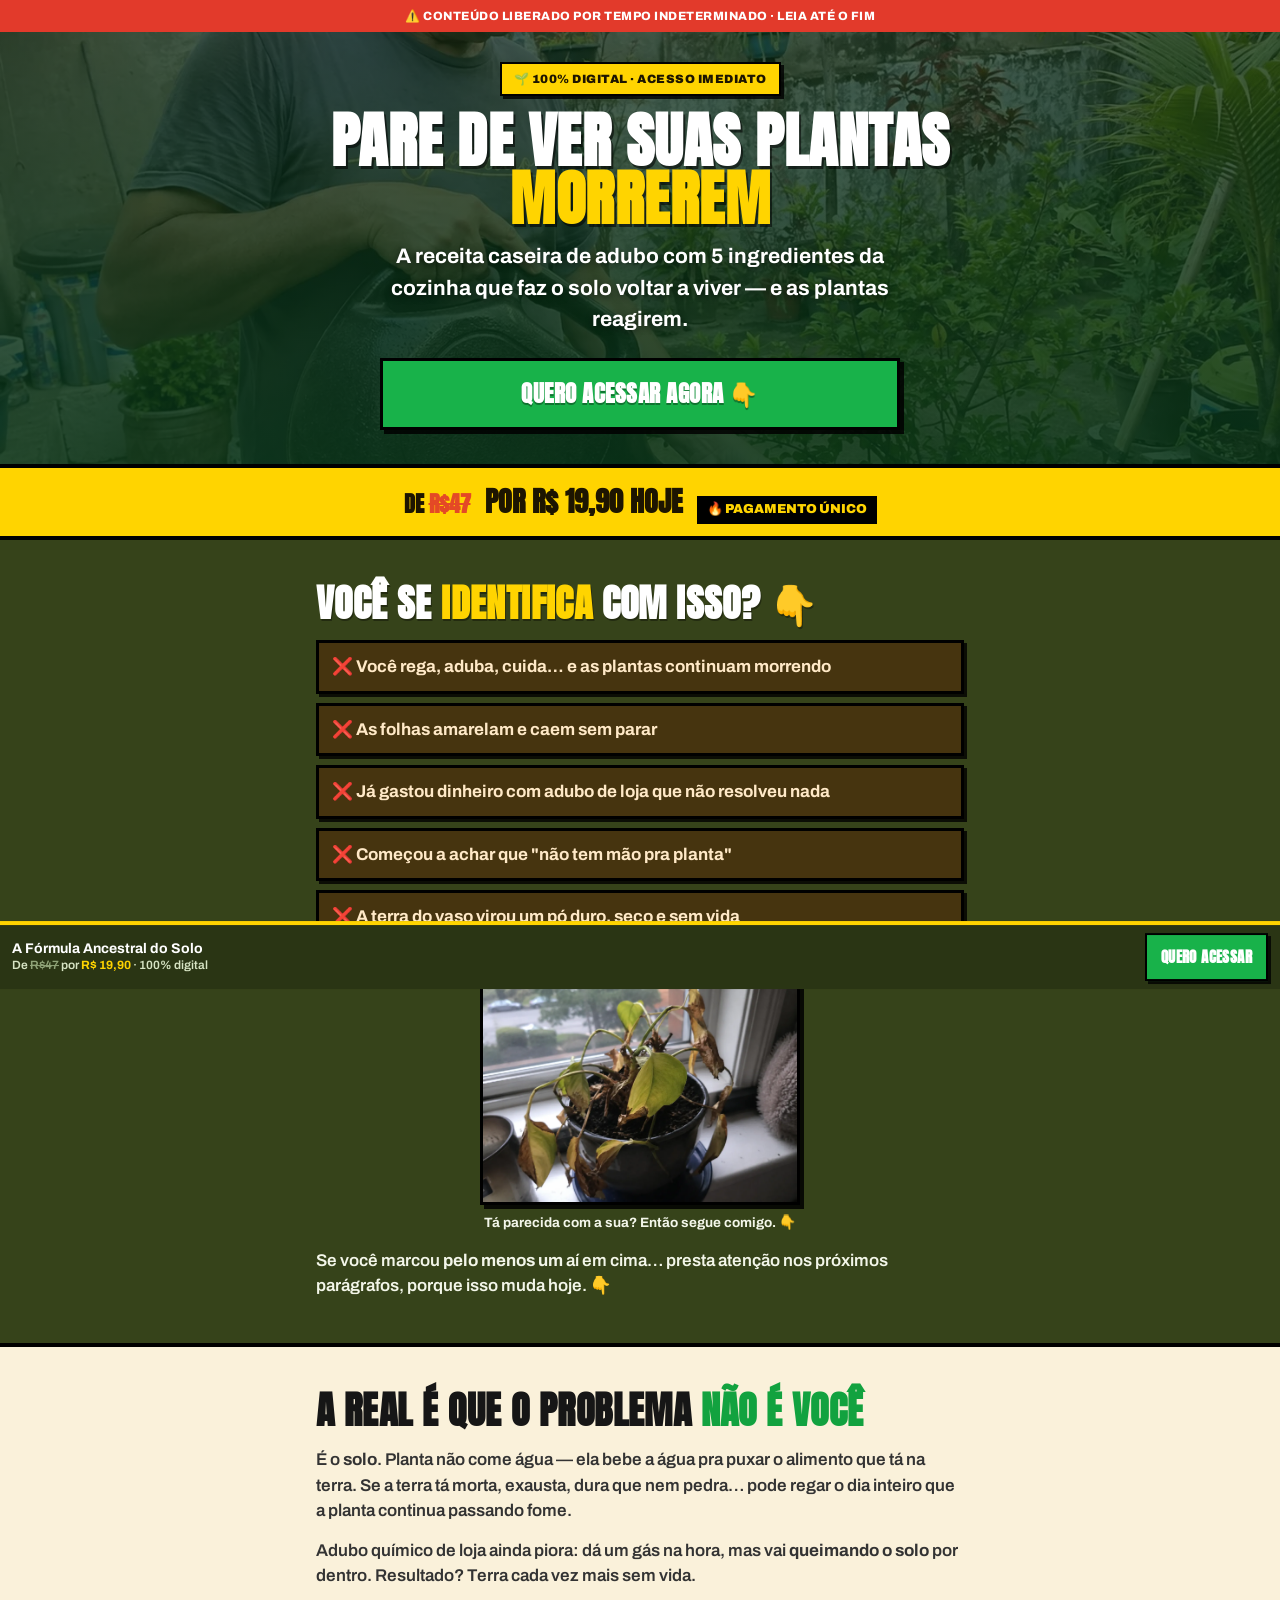
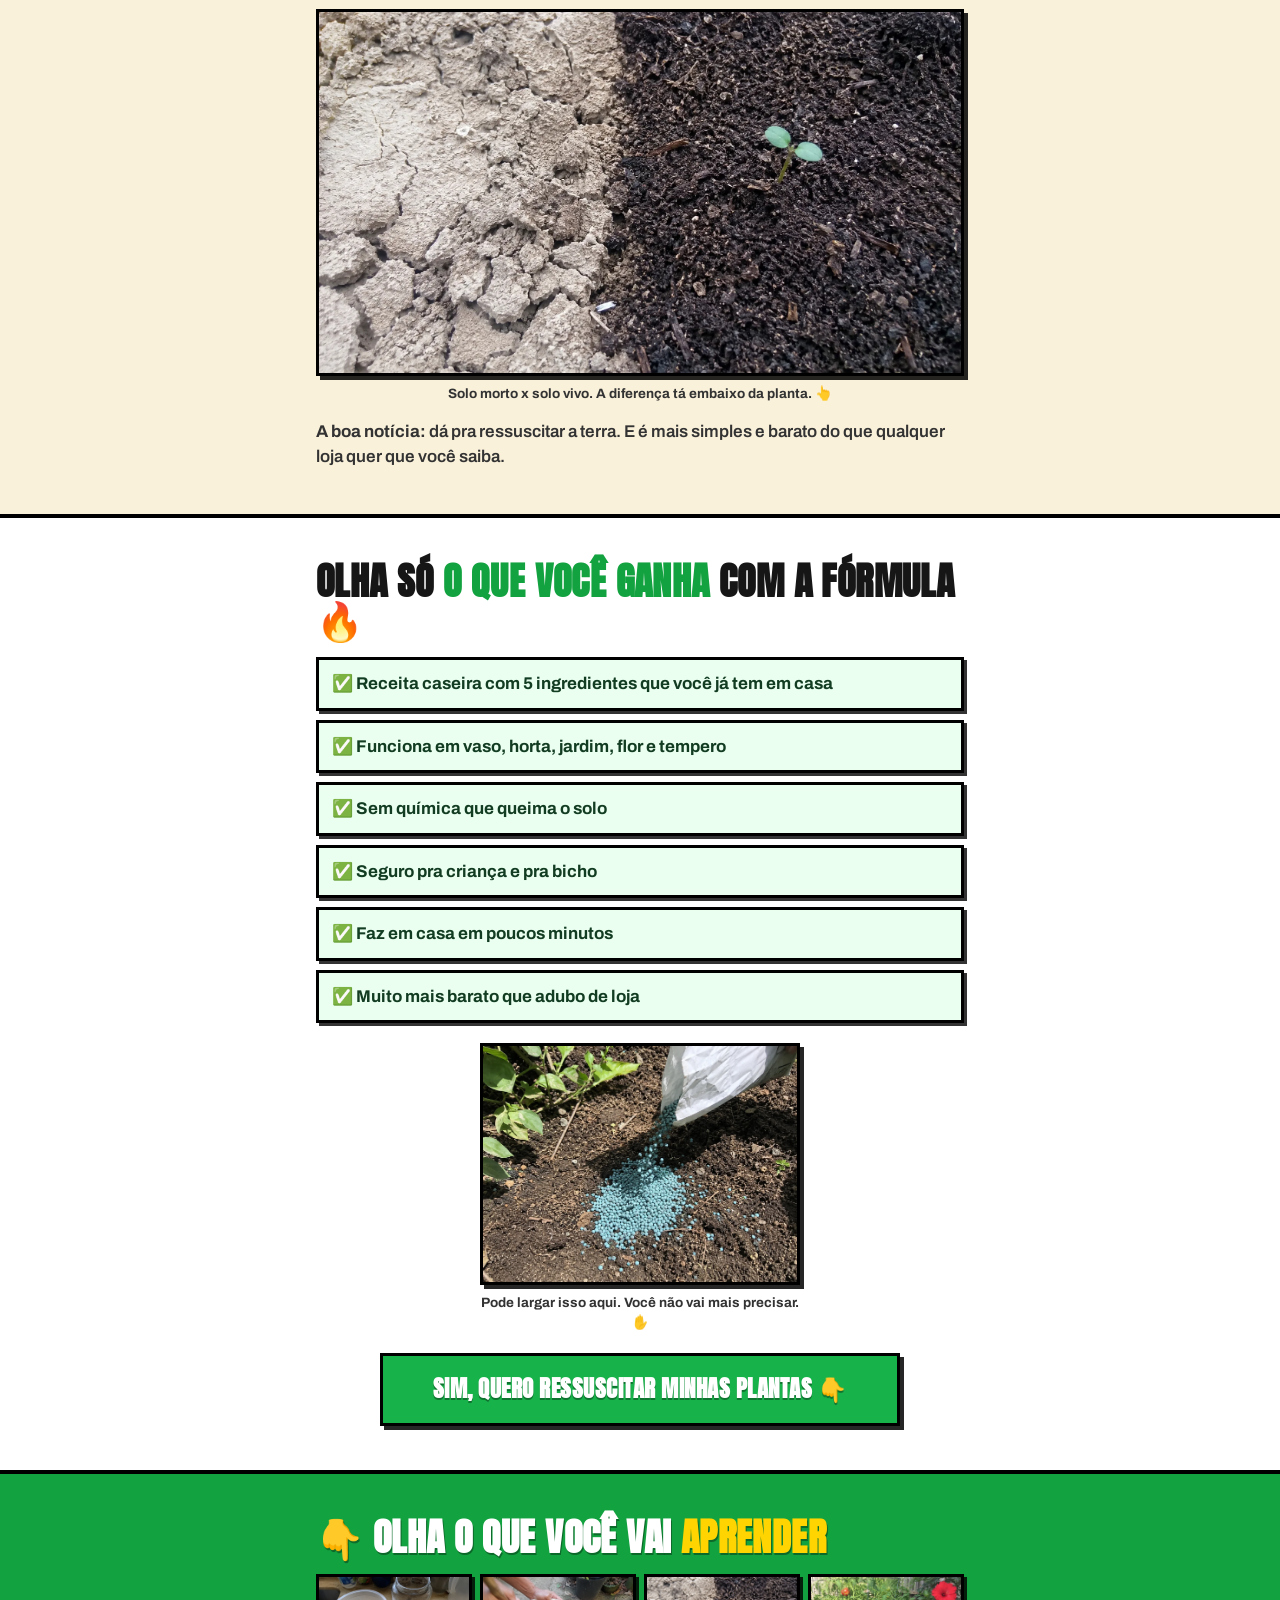
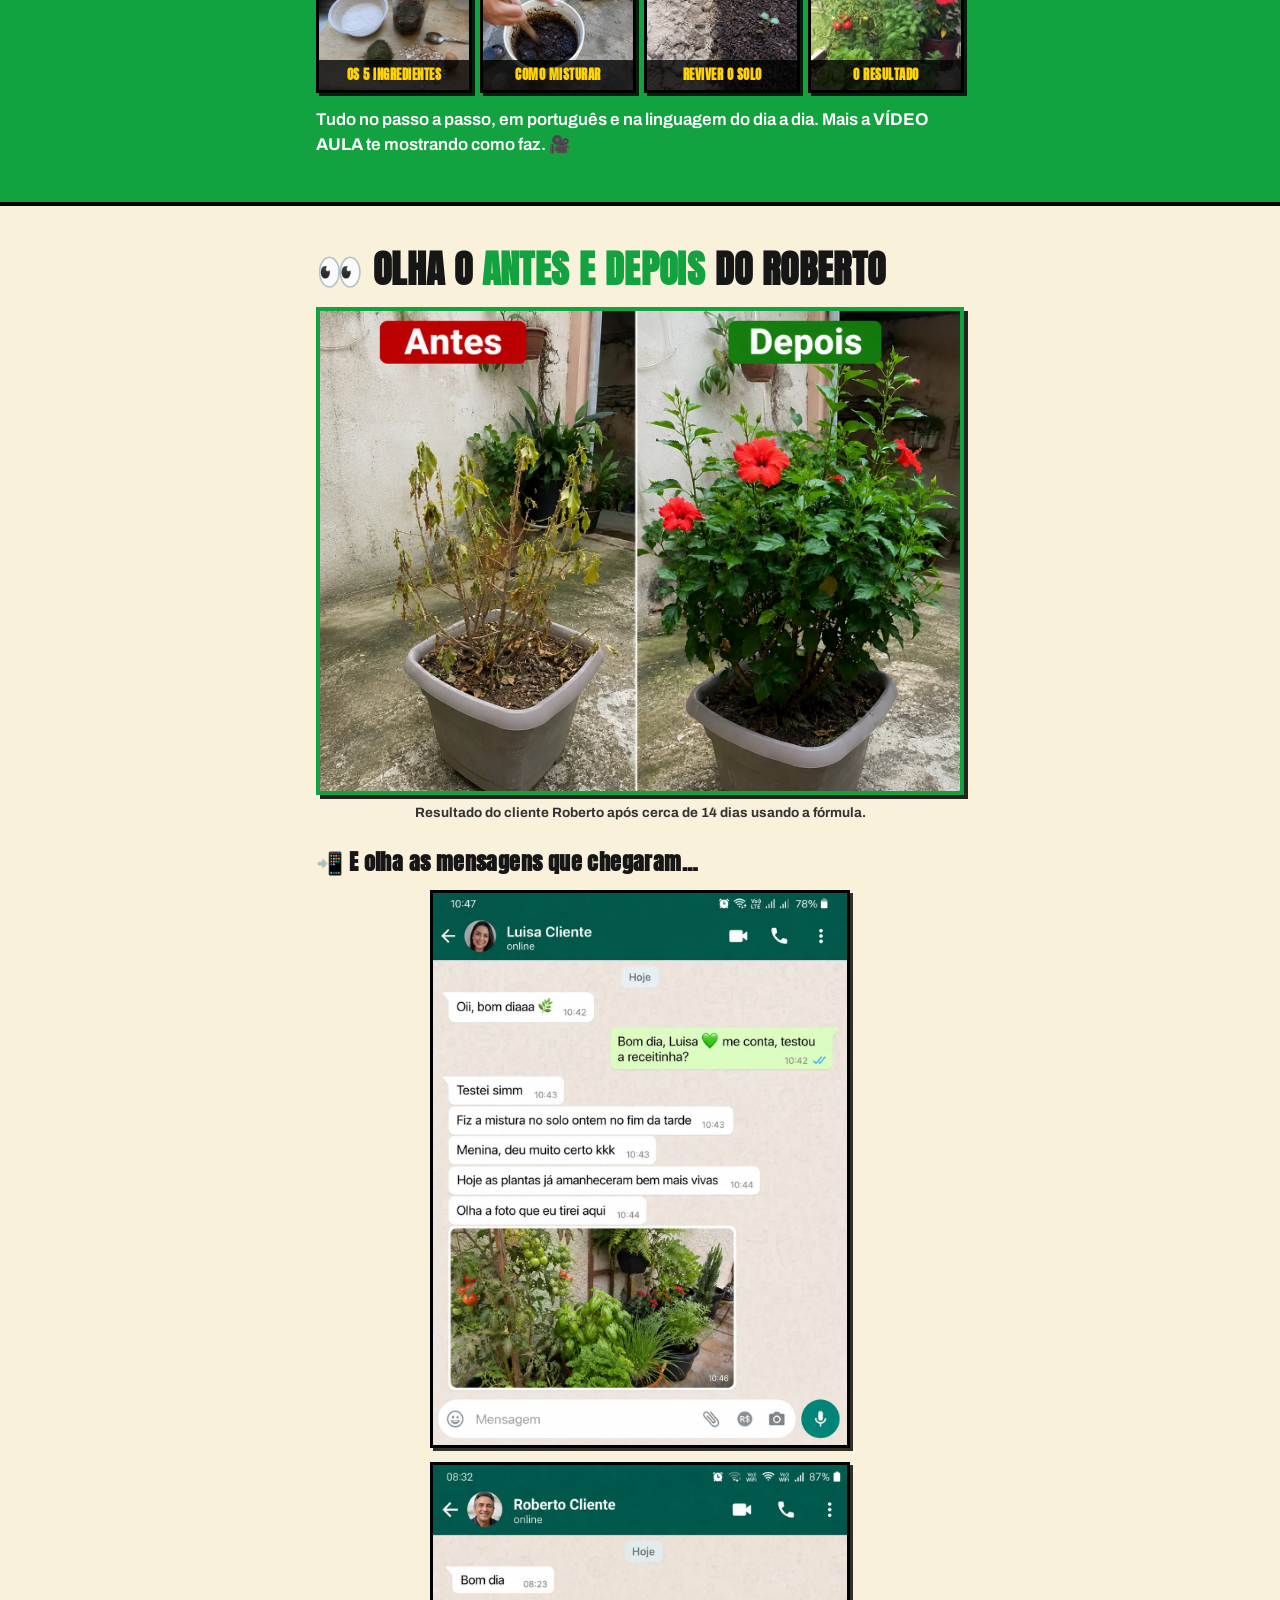
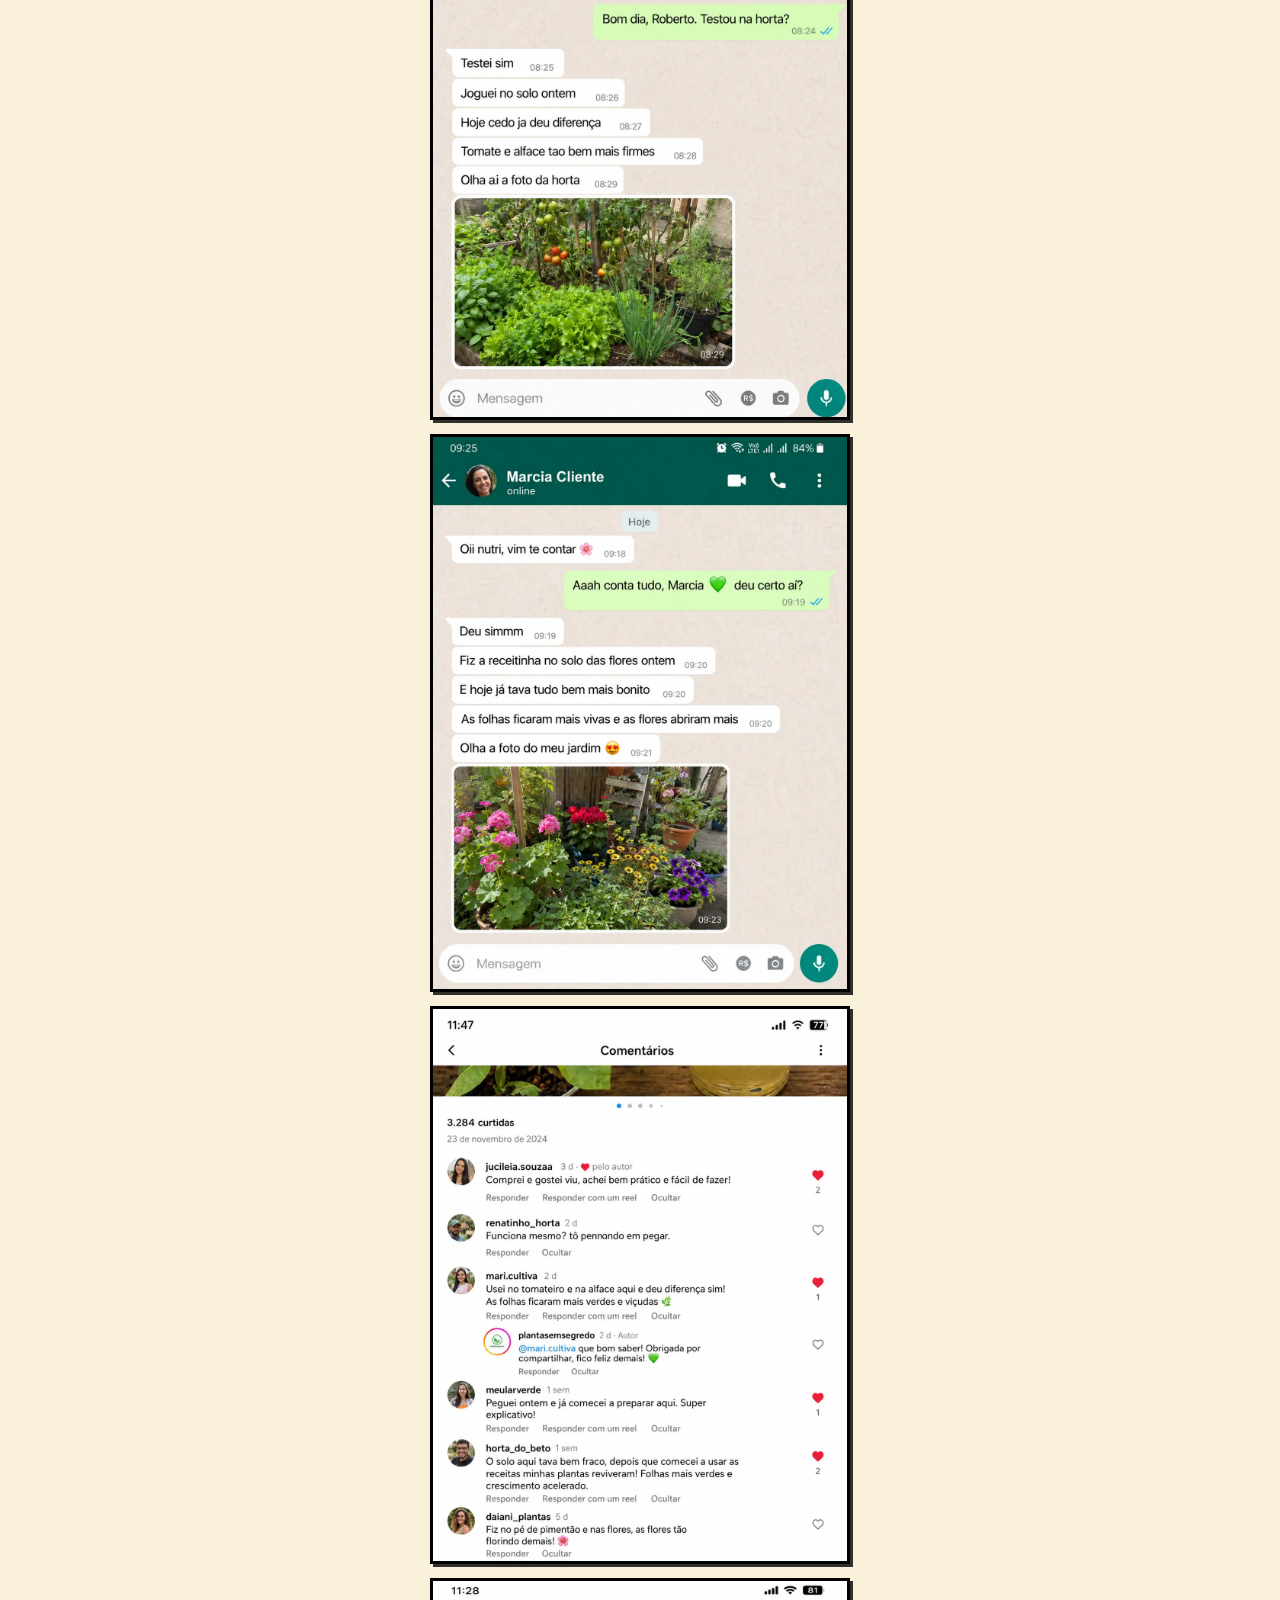
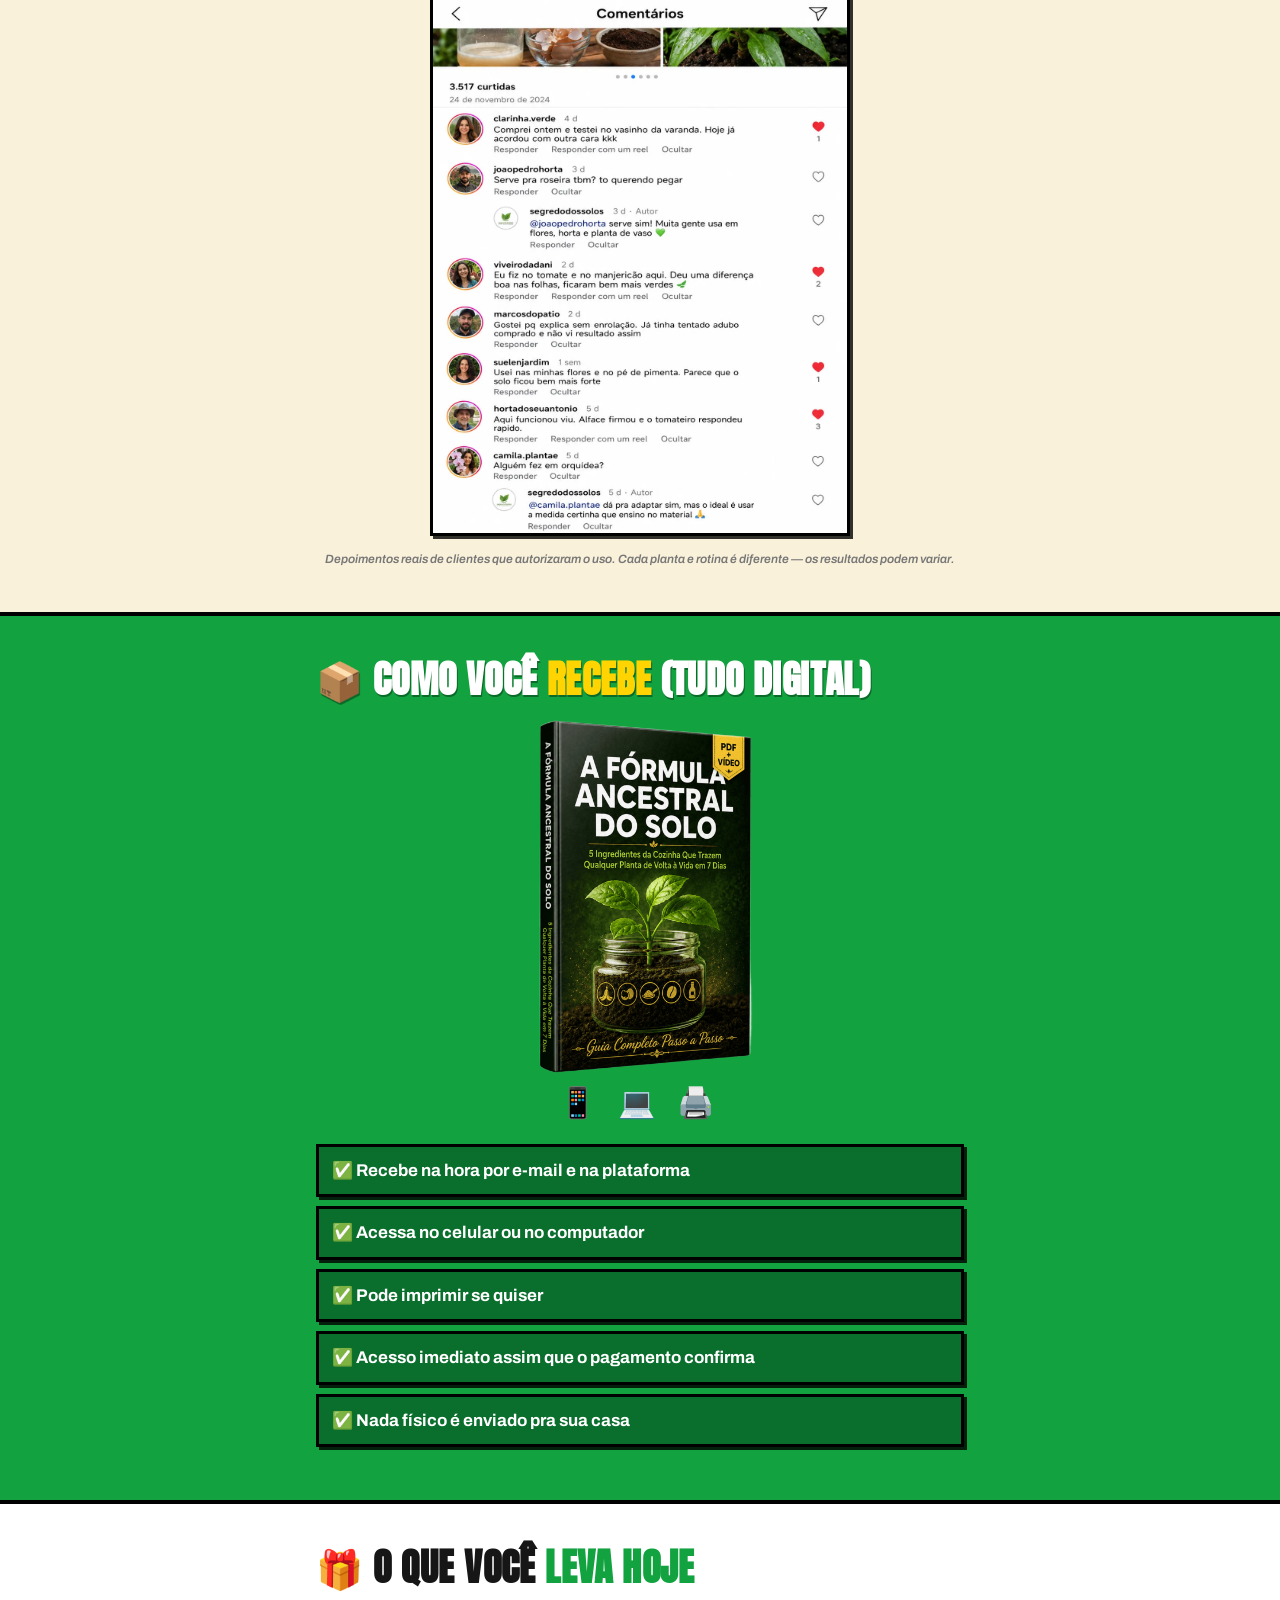
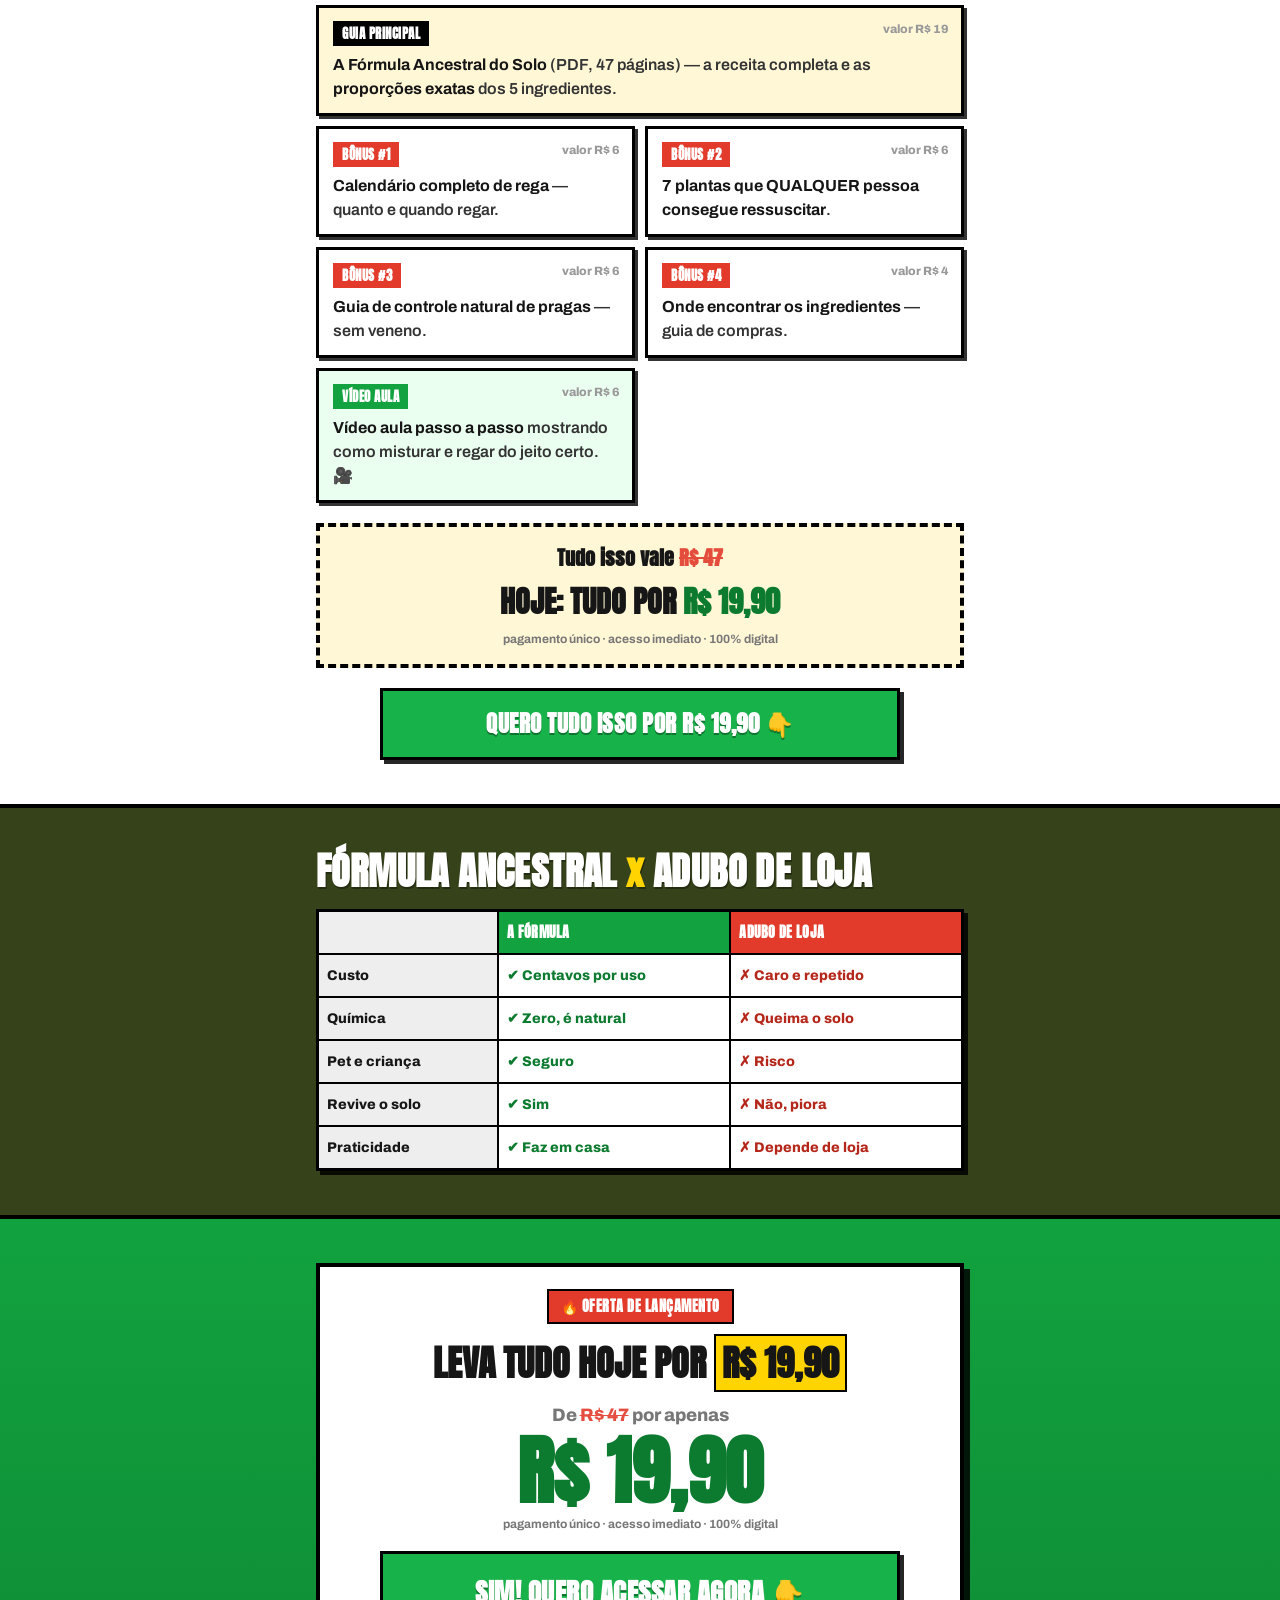
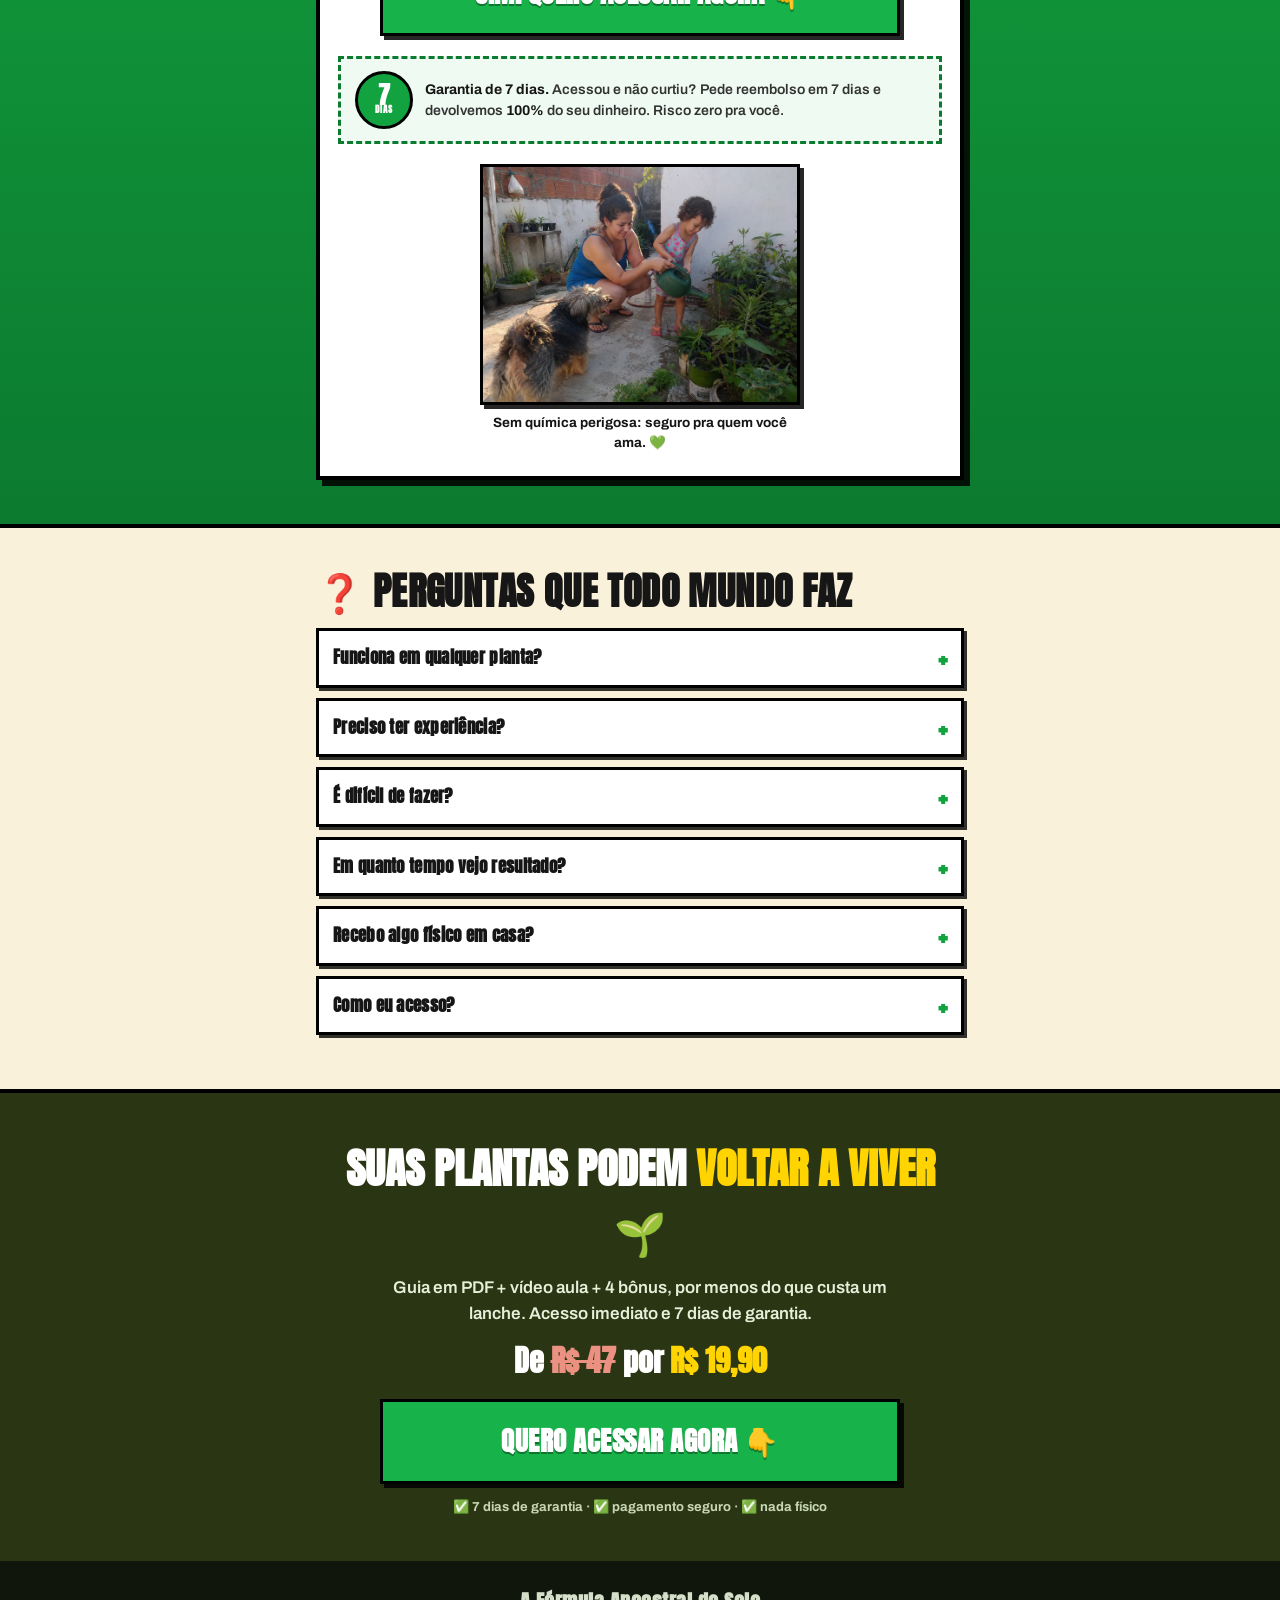
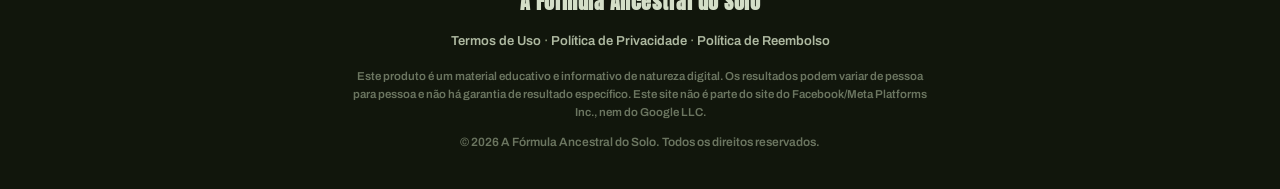
==== commit 5fbbcb7f: "LP 1-3: preco R$27,90 -> R$19,90 (ancora de R$47 mantida) Ajustar tambem o preco das ofertas na Hotm" ====
--- a/2/index.html
+++ b/2/index.html
@@ -3,11 +3,18 @@
 <head>
   <meta charset="UTF-8">
   <meta name="viewport" content="width=device-width, initial-scale=1.0">
-  <title>PARE de ver suas plantas morrerem — A Fórmula Ancestral do Solo (R$ 27,90)</title>
-  <meta name="description" content="A receita caseira de adubo com 5 ingredientes da cozinha que faz o solo voltar a viver. Guia digital em PDF + vídeo aula. 100% digital, acesso imediato. De R$47 por R$ 27,90 hoje.">
+  <!-- Google Tag Manager -->
+  <script>(function(w,d,s,l,i){w[l]=w[l]||[];w[l].push({'gtm.start':
+  new Date().getTime(),event:'gtm.js'});var f=d.getElementsByTagName(s)[0],
+  j=d.createElement(s),dl=l!='dataLayer'?'&l='+l:'';j.async=true;j.src=
+  'https://www.googletagmanager.com/gtm.js?id='+i+dl;f.parentNode.insertBefore(j,f);
+  })(window,document,'script','dataLayer','GTM-NRT3JGHX');</script>
+  <!-- End Google Tag Manager -->
+  <title>PARE de ver suas plantas morrerem — A Fórmula Ancestral do Solo (R$ 19,90)</title>
+  <meta name="description" content="A receita caseira de adubo com 5 ingredientes da cozinha que faz o solo voltar a viver. Guia digital em PDF + vídeo aula. 100% digital, acesso imediato. De R$47 por R$ 19,90 hoje.">
 
   <meta property="og:title" content="PARE de ver suas plantas morrerem — A Fórmula Ancestral do Solo">
-  <meta property="og:description" content="A receita caseira de adubo com 5 ingredientes da cozinha que faz o solo voltar a viver. 100% digital. De R$47 por R$ 27,90 hoje.">
+  <meta property="og:description" content="A receita caseira de adubo com 5 ingredientes da cozinha que faz o solo voltar a viver. 100% digital. De R$47 por R$ 19,90 hoje.">
   <meta property="og:image" content="../images/plants-thriving.webp">
   <meta property="og:type" content="website">
   <meta name="twitter:card" content="summary_large_image">
@@ -36,6 +43,10 @@
   <!-- End Meta Pixel Code -->
 </head>
 <body>
+  <!-- Google Tag Manager (noscript) -->
+  <noscript><iframe src="https://www.googletagmanager.com/ns.html?id=GTM-NRT3JGHX"
+  height="0" width="0" style="display:none;visibility:hidden"></iframe></noscript>
+  <!-- End Google Tag Manager (noscript) -->
 
   <!-- Selo topo -->
   <div class="topbar">⚠️ CONTEÚDO LIBERADO POR TEMPO INDETERMINADO &middot; LEIA ATÉ O FIM</div>
@@ -54,7 +65,7 @@
   <!-- Faixa de preço -->
   <div class="pricebar">
     <span class="pricebar__old">DE <s>R$47</s></span>
-    <span class="pricebar__new">POR R$ 27,90 HOJE</span>
+    <span class="pricebar__new">POR R$ 19,90 HOJE</span>
     <span class="pricebar__tag">🔥 PAGAMENTO ÚNICO</span>
   </div>
 
@@ -62,7 +73,7 @@
   <div class="sticky" id="stickyCta" aria-hidden="true">
     <div class="sticky__txt">
       <strong>A Fórmula Ancestral do Solo</strong>
-      <span>De <s>R$47</s> por <b>R$ 27,90</b> &middot; 100% digital</span>
+      <span>De <s>R$47</s> por <b>R$ 19,90</b> &middot; 100% digital</span>
     </div>
     <a href="https://pay.hotmart.com/N106351965H?off=jktg8pqb&checkoutMode=10" class="sticky__btn">QUERO ACESSAR</a>
   </div>
@@ -227,10 +238,10 @@
 
         <div class="anchor">
           <p class="anchor__line">Tudo isso vale <s>R$ 47</s></p>
-          <p class="anchor__today">HOJE: TUDO POR <span class="anchor__price">R$ 27,90</span></p>
+          <p class="anchor__today">HOJE: TUDO POR <span class="anchor__price">R$ 19,90</span></p>
           <p class="anchor__note">pagamento único &middot; acesso imediato &middot; 100% digital</p>
         </div>
-        <a href="https://pay.hotmart.com/N106351965H?off=jktg8pqb&checkoutMode=10" class="btn btn--block">QUERO TUDO ISSO POR R$ 27,90 👇</a>
+        <a href="https://pay.hotmart.com/N106351965H?off=jktg8pqb&checkoutMode=10" class="btn btn--block">QUERO TUDO ISSO POR R$ 19,90 👇</a>
       </div>
     </section>
 
@@ -258,9 +269,9 @@
       <div class="wrap">
         <div class="offerbox">
           <span class="offerbox__eyebrow">🔥 OFERTA DE LANÇAMENTO</span>
-          <h2 class="offerbox__h">LEVA TUDO HOJE POR <span class="txt-yellow">R$ 27,90</span></h2>
+          <h2 class="offerbox__h">LEVA TUDO HOJE POR <span class="txt-yellow">R$ 19,90</span></h2>
           <p class="offerbox__from">De <s>R$ 47</s> por apenas</p>
-          <p class="offerbox__price">R$ 27,90</p>
+          <p class="offerbox__price">R$ 19,90</p>
           <p class="offerbox__note">pagamento único &middot; acesso imediato &middot; 100% digital</p>
           <a href="https://pay.hotmart.com/N106351965H?off=jktg8pqb&checkoutMode=10" class="btn btn--giant">SIM! QUERO ACESSAR AGORA 👇</a>
 
@@ -297,7 +308,7 @@
       <div class="wrap">
         <h2 class="finalcta__h">SUAS PLANTAS PODEM <span class="txt-yellow">VOLTAR A VIVER</span> 🌱</h2>
         <p class="finalcta__p">Guia em PDF + vídeo aula + 4 bônus, por menos do que custa um lanche. Acesso imediato e 7 dias de garantia.</p>
-        <p class="finalcta__price">De <s>R$ 47</s> por <b>R$ 27,90</b></p>
+        <p class="finalcta__price">De <s>R$ 47</s> por <b>R$ 19,90</b></p>
         <a href="https://pay.hotmart.com/N106351965H?off=jktg8pqb&checkoutMode=10" class="btn btn--giant">QUERO ACESSAR AGORA 👇</a>
         <p class="finalcta__reassure">✅ 7 dias de garantia &middot; ✅ pagamento seguro &middot; ✅ nada físico</p>
       </div>
